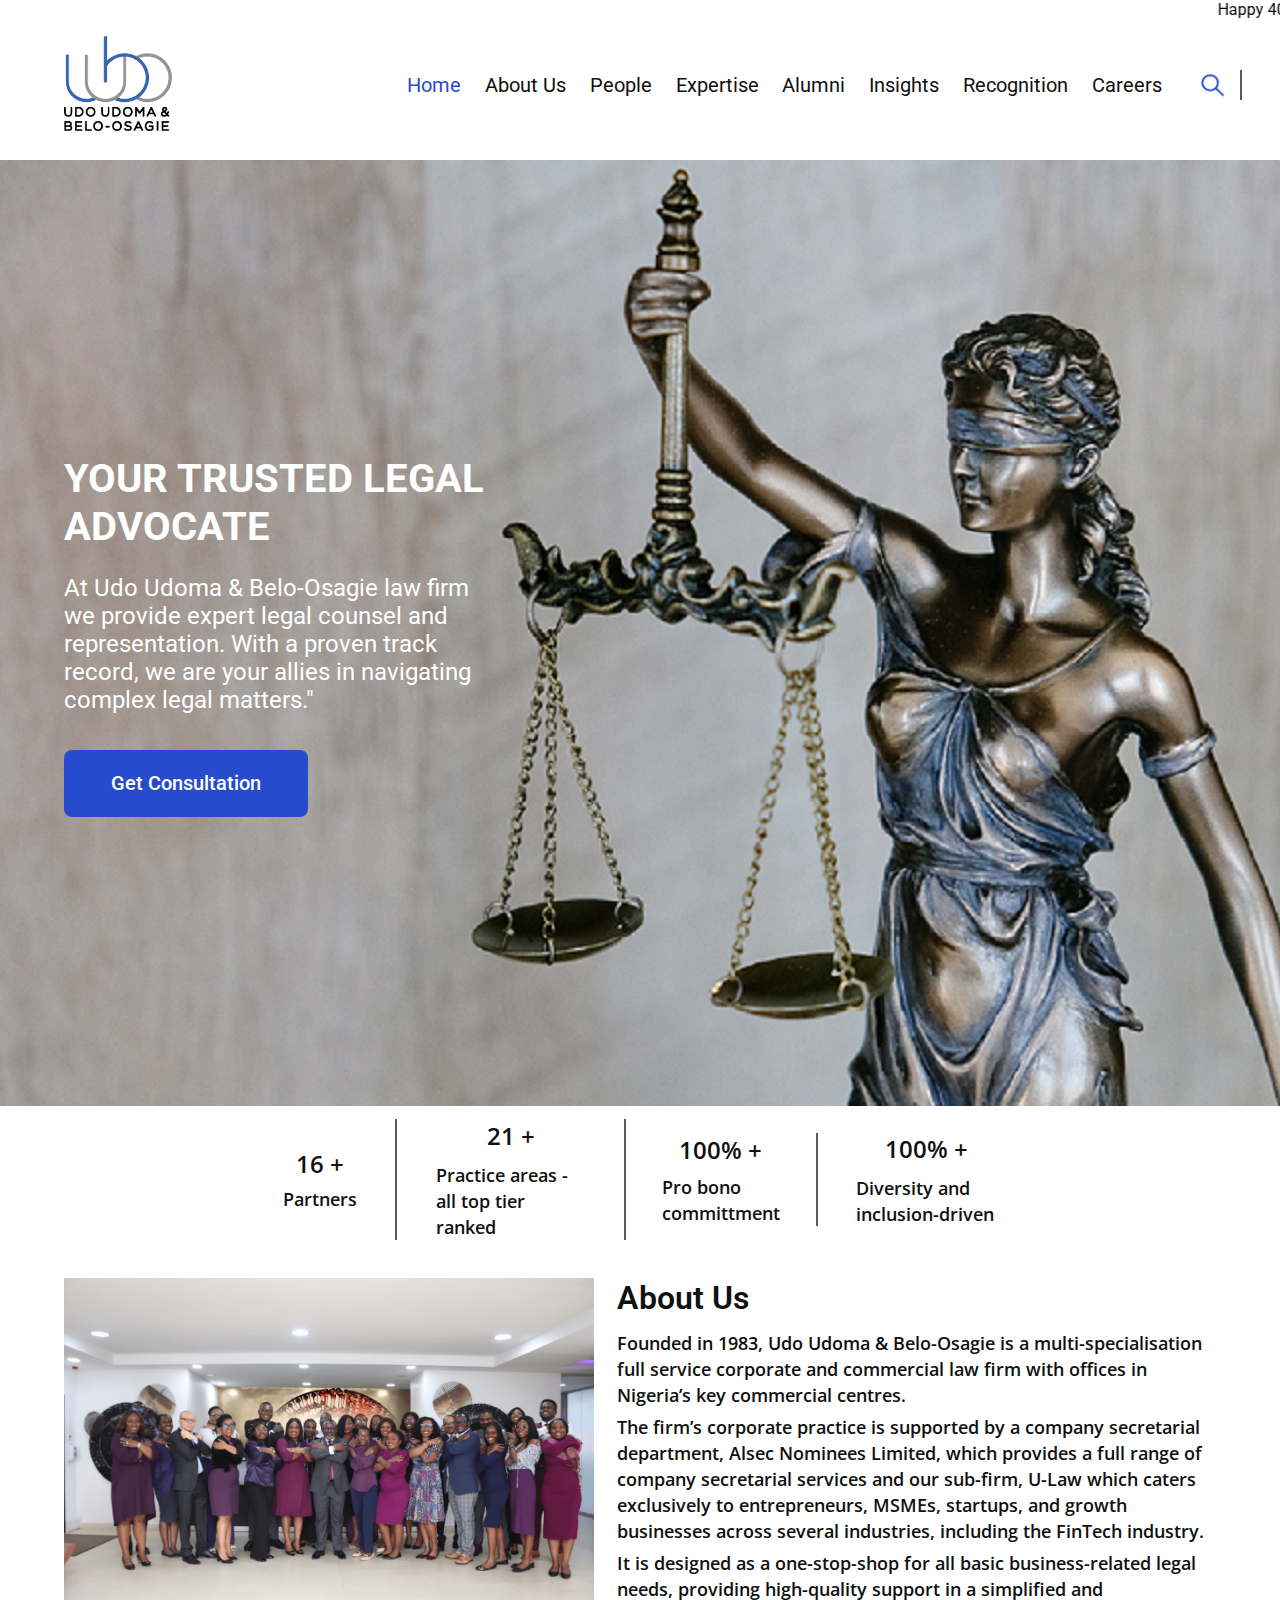
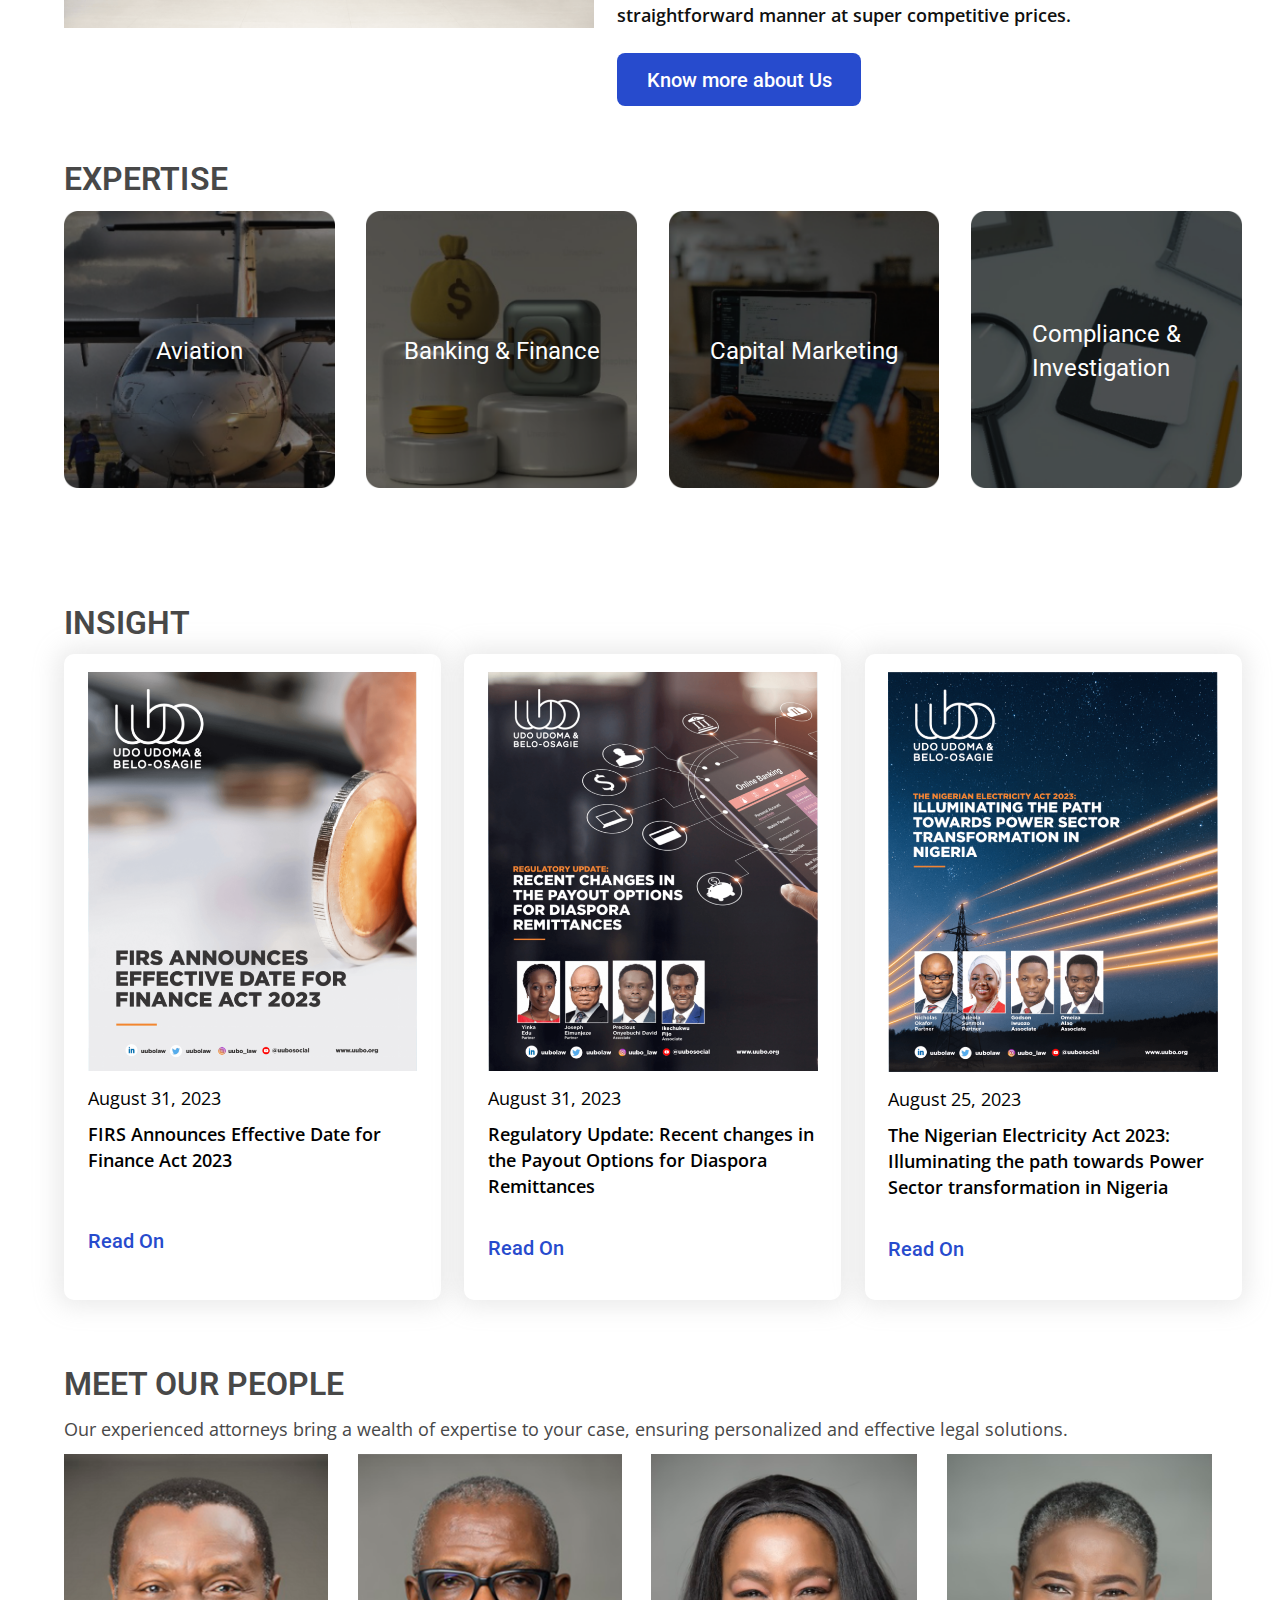
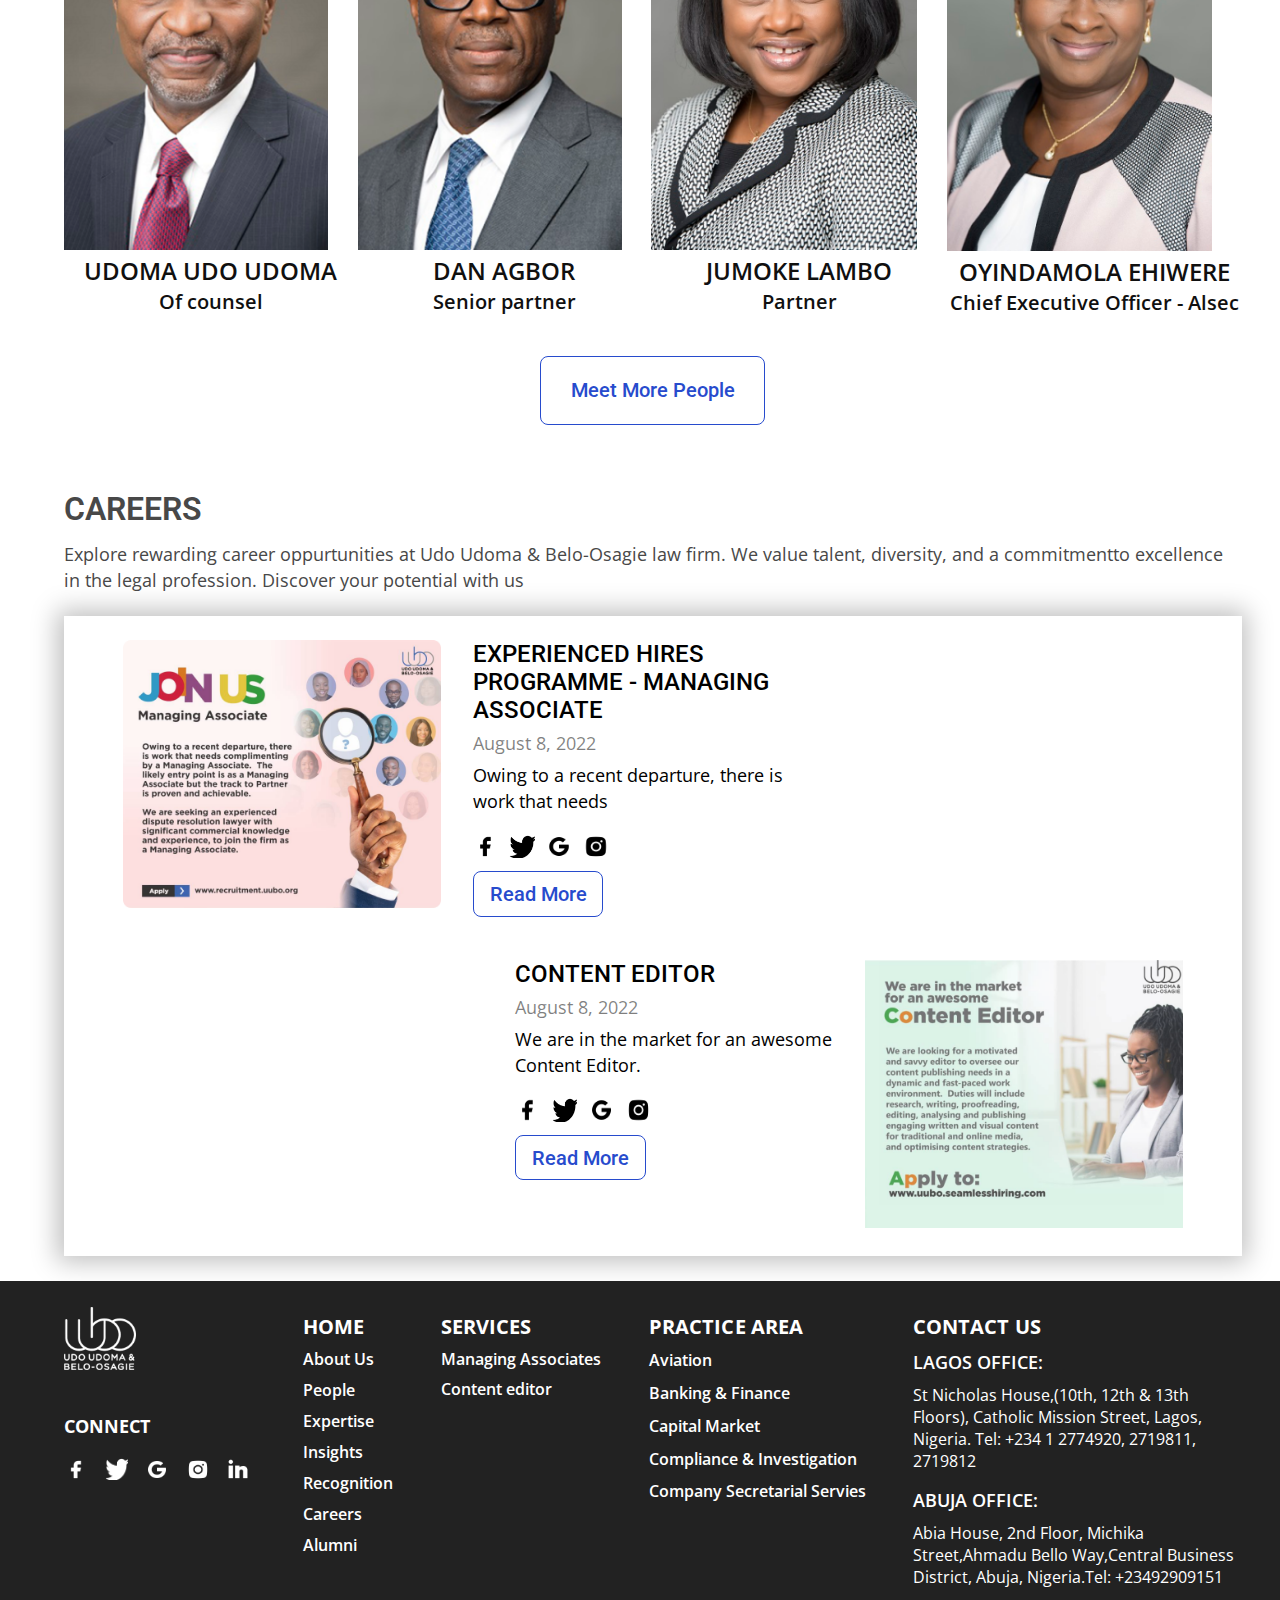
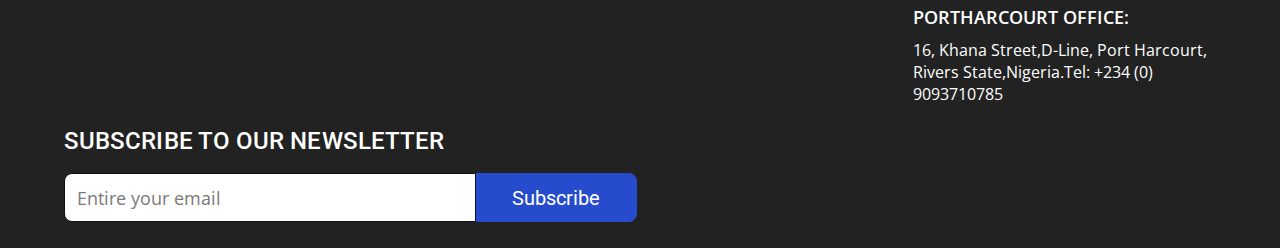
==== index.html @ c2c71fff "Completed the Recognition Page" ====
<!DOCTYPE html>
<html lang="en">
<head>
    <meta charset="UTF-8">
    <meta name="viewport" content="width=device-width, initial-scale=1.0">
    <title>Homepage - UUBO</title>

    <link rel="stylesheet" href="styles.css">
    <link rel="stylesheet" href="header-footer.css">
</head>
<body>
    <marquee behavior="" direction="">Happy 40th Anniversary UUBO.... celebrating a culture of excellence </marquee>
    <header>
        <div class="header-logo">
            <img src="./img/logo.png" alt="">
        </div>

        <nav>
            <a href="" class="active">Home</a>
            <a href="">About Us</a>
            <a href="people.html">People</a>
            <a href="expertise.html">Expertise</a>
            <a href="">Alumni</a>
            <a href="">Insights</a>
            <a href="recognition.html">Recognition</a>
            <a href="career.html">Careers</a>
        </nav>

        <div class="search-icon">
            <a href="">
                <img src="./img/Search.png" alt="search-icon">
            </a>
        </div>
    </header>

    <main>
        <section class="hero">
            <div class="hero-img">
                <!-- <img src="./img/hero-img.png" alt=""> -->
            </div>
            <div class="hero-txt">
                <h1>YOUR TRUSTED LEGAL ADVOCATE</h1>
                <p>
                    At Udo Udoma & Belo-Osagie law firm we provide expert legal counsel and representation. With a proven track record, we are your allies in navigating complex legal matters."
                </p>
                <div class="home-hero-link">
                    <a href="">Get Consultation</a>
                </div>
            </div>
        </section>

        <div class="stats-container">
            <div class="stats">
                <h5>16 +</h5>
                <p>Partners</p>
            </div>
            <div class="stats middle-stats-left">
                <h5>21 +</h5>
                <p>Practice areas - all top tier ranked</p>
            </div>
            <div class="stats middle-stats">
                <h5>100% +</h5>
                <p>Pro bono committment</p>
            </div>
            <div class="stats last-stats">
                <h5>100% +</h5>
                <p>Diversity and inclusion-driven</p>
            </div>
        </div>

        <section class="home-about-us-container">
            <div class="home-about-us-img">
                <img src="./img/photo.png" alt="home-about-us-img">
            </div>

            <div class="home-about-us-txt">
                <h4>About Us</h4>
                <p>
                    Founded in 1983, Udo Udoma & Belo-Osagie is a multi-specialisation full service corporate and commercial law firm with offices in Nigeria’s key commercial centres.
                </p>

                <p>
                    The firm’s corporate practice is supported by a company secretarial department, Alsec Nominees Limited, which provides a full range of company secretarial services and our sub-firm, U-Law which caters exclusively to entrepreneurs, MSMEs, startups, and growth businesses across several industries, including the FinTech industry.
                </p>

                <p class="home-about-last-p">
                    It is designed as a one-stop-shop for all basic business-related legal needs, providing high-quality support in a simplified and straightforward manner at super competitive prices.
                </p>
                <div class="home-about-link">
                    <a href="">Know more about Us</a>
                </div>
            </div>
        </section>

        <section class="home-expertise-container">
            <h3>EXPERTISE</h3>
            <div class="home-expertise">
                <div class="home-exp">
                    <div class="home-exp-img">
                        <img src="./img/aviation.png" alt="">
                    </div>
                <p class="test">Aviation</p>
                </div>

                <div class="home-exp">
                    <div class="home-exp-img">
                        <img src="./img/banking-finance.png" alt="">
                    </div>
                <p>Banking & Finance</p>
                </div>

                <div class="home-exp">
                    <div class="home-exp-img">
                        <img src="./img/capital-marketing.png" alt="">
                    </div>
                <p>Capital Marketing</p>
                </div>

                <div class="home-exp">
                    <div class="home-exp-img">
                        <img src="./img/compliance-investigation.png" alt="">
                    </div>
                <p>Compliance & <br>Investigation</p>
                </div>
            </div>

            <!-- <div class="home-exp-link">
                <a href="">Know more about Us</a>
            </div> -->
        </section>

        <section class="home-insight-container">
            <h3>INSIGHT</h3>
            <div class="home-insight-content">
                <div class="home-insight-info">
                    <div class="home-insight-info-img">
                        <img src="./img/insight-img-1.png" alt="">
                    </div>

                    <div class="home-insight-info-txt">
                        <h5>August 31, 2023</h5>
                        <p>
                            FIRS Announces Effective Date for Finance Act 2023
                        </p>
                        <br>
                        <div class="home-insight-link">
                            <a href="">Read On</a>
                        </div>
                    </div>
                </div>

                <div class="home-insight-info">
                    <div class="home-insight-info-img">
                        <img src="./img/insight-img-2.png" alt="">
                    </div>

                    <div class="home-insight-info-txt">
                        <h5>August 31, 2023</h5>
                        <p>
                            Regulatory Update: Recent changes in the Payout Options for Diaspora Remittances
                        </p>
                        <div class="home-insight-link">
                            <a href="">Read On</a>
                        </div>
                    </div>
                </div>
                
                <div class="home-insight-info">
                    <div class="home-insight-info-img">
                        <img src="./img/insight-img-3.png" alt="">
                    </div>
                    
                    <div class="home-insight-info-txt">
                        <h5>August 25, 2023</h5>
                        <p>
                            The Nigerian Electricity Act 2023: Illuminating the path towards Power Sector transformation in Nigeria
                        </p>
                        <div class="home-insight-link">
                            <a href="">Read On</a>
                        </div>
                    </div>
                </div>
            </div>
        </section>

        <section class="home-people">
            <h3>MEET OUR PEOPLE</h3>
            <p>Our experienced attorneys bring a wealth of expertise to your case, ensuring personalized and effective legal solutions.</p>
            <div class="home-people-container">
                <div class="home-people-info">
                    <div class="home-people-img">
                        <img src="./img/pics-1.png" alt="">
                    </div>

                    <h4>UDOMA UDO UDOMA</h4>
                    <p>Of counsel</p>
                </div>

                <div class="home-people-info">
                    <div class="home-people-img">
                        <img src="./img/pics-2.png" alt="">
                    </div>

                    <h4>DAN AGBOR</h4>
                    <p>Senior partner</p>
                </div>

                <div class="home-people-info">
                    <div class="home-people-img">
                        <img src="./img/pics-3.png" alt="">
                    </div>

                    <h4>JUMOKE LAMBO</h4>
                    <p>Partner</p>
                </div>

                <div class="home-people-info">
                    <div class="home-people-img">
                        <img src="./img/pics-4.png" alt="">
                    </div>

                    <h4>OYINDAMOLA EHIWERE</h4>
                    <p>Chief Executive Officer - Alsec</p>
                </div>
            </div>

            <div class="home-people-link">
                <a href="" class="home-btn">Meet More People</a>
            </div>
        </section>

        <section class="home-careers">
            <h3>CAREERS</h3>
            <p>
                Explore rewarding career oppurtunities at Udo Udoma & Belo-Osagie law firm. We value talent, diversity, and a commitmentto excellence in the legal profession. Discover your potential with us
            </p>

            <div class="home-careers-container">
                <div class="home-careers-top">
                    <div class="home-careers-img">
                        <img src="./img/career-1.png" alt="">
                    </div>

                    <div class="home-careers-txt">
                        <h2>
                            EXPERIENCED HIRES PROGRAMME - MANAGING ASSOCIATE
                        </h2>
                        <h4>August 8, 2022</h4>
                        <p>
                            Owing to a recent departure, there is work that needs
                        </p>
                        <div class="home-career-socials">
                            <img src="./img/Facebook.png" alt="">
                            <img src="./img/twitter.png" alt="">
                            <img src="./img/Google-alt.png" alt="">
                            <img src="./img/Instagram.png" alt="">
                        </div>

                        <div class="home-career-link">
                            <a href="" class="home-btn">Read More</a>
                        </div>
                    </div>
                </div>

                <div class="home-careers-bottom">
                    <div class="home-careers-txt">
                        <h2>CONTENT EDITOR</h2>
                        <h4>August 8, 2022</h4>
                        <p>
                            We are in the market for an awesome Content Editor.
                        </p>
                        <div class="home-career-socials">
                            <img src="./img/Facebook.png" alt="">
                            <img src="./img/twitter.png" alt="">
                            <img src="./img/Google-alt.png" alt="">
                            <img src="./img/Instagram.png" alt="">
                        </div>

                        <div class="home-career-link">
                            <a href="" class="home-btn">Read More</a>
                        </div>
                    </div>

                    <div class="home-careers-img">
                        <img src="./img/career-2.png" alt="">
                    </div>
                </div>
            </div>
        </section>
    </main>

    <footer>
        <div class="footer-main">
            <div class="footer-logo-social">
                <div class="footer-logo">
                    <img src="./img/logo-footer.png" alt="logo-footer">
                </div>

                <div class="footer-social-txt">
                    <p>CONNECT</p>
                    <div class="footer-social">
                        <img src="./img/Facebook-2.png" alt="footer-logo">
                        <img src="./img/twitter-2.png" alt="twitter-logo">
                        <img src="./img/Google-alt-2.png" alt="Google-alt-logo">
                        <img src="./img/Instagram-2.png" alt="Instagram-logo">
                        <img src="./img/Linkedin-2.png" alt="Linkedin-logo">
                    </div>
                </div>
            </div>

            <div class="footer-link-contact">
                <div class="footer-link-container">
                    <div class="link-container">
                        <h3>HOME</h3>
                        <div class="footer-link links-left">
                            <a href="">About Us</a>
                            <a href="">People</a>
                            <a href="expertise.html">Expertise</a>
                            <a href="">Insights</a>
                            <a href="">Recognition</a>
                            <a href="career.css">Careers</a>
                            <a href="">Alumni</a>
                        </div>
                    </div>
        
                    <div class="link-container">
                        <h3>SERVICES</h3>
                        <div class="footer-link links-middle">
                            <a href="">Managing Associates</a>
                            <a href="">Content editor</a>
                        </div>
                    </div>
        
                    <div class="link-container">
                        <h3>PRACTICE AREA</h3>
                        <div class="footer-link links-right">
                            <a href="">Aviation</a>
                            <a href="">Banking & Finance</a>
                            <a href="">Capital Market</a>
                            <a href="">Compliance & Investigation</a>
                            <a href="">Company Secretarial Servies</a>
                        </div>
                    </div>
                </div>
    
                <div class="footer-contact-container">
                    <h3>CONTACT US</h3>
                    <div class="contact-container">
                        <div class="contact-container-txt">
                            <h4>LAGOS OFFICE:</h4>
                            <p>
                                St Nicholas House,(10th, 12th & 13th Floors), Catholic Mission Street, Lagos, Nigeria.
                                Tel: +234 1 2774920, 2719811, 2719812
                            </p>
                        </div>
                        <div class="contact-container-txt">
                            <h4>ABUJA OFFICE:</h4>
                            <p>
                                Abia House, 2nd Floor, Michika Street,Ahmadu Bello Way,Central Business District, Abuja, Nigeria.Tel: +23492909151
                            </p>
                        </div>
                        <div class="contact-container-txt">
                            <h4>PORTHARCOURT OFFICE:</h4>
                            <p>
                                16, Khana Street,D-Line, Port Harcourt, Rivers State,Nigeria.Tel: +234 (0) 9093710785
                            </p>
                        </div>
                    </div>
                </div>
            </div>
        </div>

        <article>
            <h3>SUBSCRIBE TO OUR NEWSLETTER</h3>
            <div class="footer-article-subscribe">
                <input type="email" name="email" id="footer-email" value="Entire your email">
                <a href="">Subscribe</a>
            </div>
        </article>
    </footer>

    <script src="styles.js"></script>
</body>
</html>
---- styles.css ----
@import url('https://fonts.googleapis.com/css2?family=Roboto:wght@400;500;700;900&display=swap');

@import url('https://fonts.googleapis.com/css2?family=Open+Sans:wght@400;500;600;700;800&display=swap');

* {
    margin: 0;
    padding: 0;
    box-sizing: border-box;
}

body {
    font-family: 'Roboto', sans-serif;
    font-style: normal;
    max-width: 1920px;
}

img {
    width: 100%;
}

a {
    text-decoration: none;
}

.hero {
    position: relative;
    background: url(./img/hero-img-1.png);
    /* background-position: center center; */
    background-repeat: no-repeat;
    background-size: cover;
    height: 946px;
}

.hero-img {
    /* position: absolute;
    z-index: -1; */
    /* background: url(./img/hero-img.png), lightgray 50% / cover no-repeat, #0A0B16; */
}

.hero-txt {
    padding: 23% 3% 5% 5%;
}

.hero-txt h1 {
    font-size: 40px;
    font-weight: 700;
    line-height: 48px; /* 116.667% */
    color: #FFF;
    width: 50%;
}

.hero-txt p {
    font-size: 24px;
    font-weight: 400;
    line-height: 28px; /* 116.667% */
    color: #FFF;
    width: 35%;
    margin: 2% 0;
}

.hero-txt a { 
    font-size: 20px;
    font-weight: 500;
    line-height: 32px; /* 160% */
    color: #FFF;
    border-radius: 8px;
    background: #274BCD;
    padding: 1.5% 4%;
    margin-top: 1%;
    display: inline-block;
}

/* .home-btn {
    border-radius: 8px;
    border: 1px solid var(--blue-600, #274BCD);
    background: #FFF;
} */

.hero-txt a:hover {
    color: #274BCD;
    background-color: #FFF;
    box-shadow: -1px 0px 24px 6px rgba(39, 75, 205, 0.25);
}

.stats-container {
    display: flex;
    align-items: center;
    justify-content: center;
    /* gap: 1%; */
}

.stats {
    /* width: 18%; */
    display: flex;
    flex-direction: column;
    align-items: center;
    margin-top: 1%;
    /* text-align: center; */
    padding: 0 3%;
}

.middle-stats-left {
    border-left: 2px solid rgba(89, 89, 89, 1);
    border-right: 2px solid rgba(89, 89, 89, 1);
    width: 18%;
}

.middle-stats {
    border-right: 2px solid rgba(89, 89, 89, 1);
    width: 15%;
}

.last-stats {
    width: 17%;
}

.stats h5 {
    font-family: 'Open Sans', sans-serif;
    font-size: 24px;
    font-weight: 600;
    line-height: 34px; /* 141.667% */
    color: var(--neutral-color-800, #101010);
    margin-bottom: 6%;
}

.stats p {
    font-family: 'Open Sans', sans-serif;
    font-size: 18px;
    font-weight: 600;
    line-height: 26px; /* 144.444% */
    color: var(--neutral-color-800, #101010);
}

.home-about-us-container {
    padding: 3% 3% 2% 5%;
    display: flex;
    gap: 2%;
}

.home-about-us-img {
    width: 45%;
}

.home-about-us-txt {
    width: 50%;
}

.home-about-us-txt h4 {
    font-size: 32px;
    font-weight: 600;
    line-height: 40px; /* 125% */
    letter-spacing: 0.08px;
    color: var(--neutral-color-800, #101010);
    margin-bottom: 2%;
}

.home-about-us-txt p {
    font-family: 'Open Sans', sans-serif;
    font-size: 18px;
    font-weight: 600;
    line-height: 26px; /* 144.444% */
    color: var(--neutral-color-800, #101010);
    margin-bottom: 1%;
}

.home-about-last-p {
    margin-bottom: 6% !important;
}

.home-about-us-txt a {
    font-size: 20px;
    font-weight: 500;
    line-height: 32px; /* 160% */
    color: #FFF;
    border-radius: 8px;
    background: #274BCD;
    padding: 2.5% 5%;
}

.home-about-us-txt a:hover {
    color: #274BCD;
    background-color: #FFF;
    box-shadow: -1px 0px 24px 6px rgba(39, 75, 205, 0.25);
}

.home-expertise-container {
    padding: 3% 3% 2% 5%;
}

h3 {
    font-size: 32px;
    font-weight: 600;
    line-height: 40px; /* 125% */
    letter-spacing: 0.08px;
    color: var(--neutral-color-500, #484848);
    margin-bottom: 1%;
}

.home-expertise {
    display: flex;
    align-items: center;
    justify-content: space-between;
    margin-bottom: 4%;
}

.home-exp {
    width: 23%;
    position: relative;
    display: flex;
    justify-content: center;
    align-items: center;
}

/* .exp-img:hover {
    filter: grayscale(50%);
} */

.home-exp p {
    font-size: 24px;
    font-weight: 400;
    line-height: 34px; /* 141.667% */
    color: var(--primarycolor-100, #FDFDFD);
    /* margin-top: 50%; */

    position: absolute;
    /* z-index: -1; */
}

.home-expertise-container a {
    font-size: 20px;
    font-weight: 500;
    line-height: 32px; /* 160% */
    color: #FFF;
    border-radius: 8px;
    background: #274BCD;
    padding: 1.5% 2.5%;
}

.home-exp-link {
    display: flex;
    justify-content: center;
}

.home-insight-container {
    padding: 3% 3% 2% 5%;
}

.home-insight-content {
    display: flex;
    justify-content: space-between;
}

.home-insight-info {
    width: 32%;
    border-radius: 10px;
    background: #FFF;
    box-shadow: -1px 0px 24px 6px rgba(171, 171, 172, 0.25);
    padding: 1.5% 2% 3% 2%;
    /* display: flex;
    flex-direction: column; */
    /* justify-content: space-between; */
    /* gap: 3%; */
}

.home-insight-info-txt h5 {
    color: #000;
    font-family: Open Sans;
    font-size: 18px;
    font-weight: 400;
    line-height: 26px; /* 144.444% */
    margin: 3% 0;
}

.home-insight-info-txt p {
    color: #000;
    font-family: Open Sans;
    font-size: 18px;
    font-weight: 600;
    line-height: 26px; /* 144.444% */
    margin-bottom: 10%;
}

.home-insight-info-txt a {
    font-size: 20px;
    font-weight: 500;
    line-height: 32px; /* 160% */
    border-radius: 8px;
    color: #274BCD;
    /* padding: 4% 7%; */
    transition: 0.2s ease;
}

.home-insight-info-txt a:hover {
    border-top: 1px solid #274BCD;
    border-bottom: 1px solid #274BCD;
    padding-top: 1%;
    padding-bottom: 1%;
}

.home-people {
    padding: 3% 3% 2% 5%;
    /* display: none; */
}

.home-people h3 {
    /* margin-bottom: 0.5%; */
}

.home-people p {
    color: var(--neutral-color-500, #484848);
    font-family: Open Sans;
    font-size: 18px;
    font-weight: 400;
    line-height: 26px; /* 144.444% */
    margin-bottom: 1%;
}

.home-people-container {
    display: flex;
    justify-content: space-between;
    margin-bottom: 3%;
}

.home-people-img {
    width: 90%;
}

.home-people-info h4 {
    color: var(--neutral-color-800, #101010);
    font-family: Open Sans;
    font-size: 24px;
    font-weight: 600;
    line-height: 34px; /* 141.667% */
    text-align: center;
}

.home-people-info p {
    color: var(--neutral-color-800, #101010);
    font-family: Open Sans;
    font-size: 20px;
    font-weight: 600;
    line-height: 28px; /* 140% */
    text-align: center;
}

.home-people a {
    font-size: 20px;
    font-weight: 500;
    line-height: 32px; /* 160% */
    color: #274BCD;
    border: 1px solid #274BCD;
    border-radius: 8px;
    padding: 1.5% 2.5%;
    transition: 0.3s ease;
}

.home-people a:hover {
    background-color: #274BCD;
    color: #FFF;
}

.home-people-link {
    display: flex;
    justify-content: center;
}

.home-careers {
    padding: 3% 3% 2% 5%;
}

.home-careers p {
    color: var(--neutral-color-500, #484848);
    font-family: Open Sans;
    font-size: 18px;
    font-weight: 400;
    line-height: 26px; /* 144.444% */
    margin-bottom: 2%;
}

.home-careers-container {
    background: #FFF;
    box-shadow: -1px 0px 24px 6px rgba(0, 0, 0, 0.25);
}

.home-careers-top {
    display: flex;
    justify-content: flex-start;
    gap: 3%;
    padding: 2% 5%;
}
.home-careers-bottom {
    display: flex;
    justify-content: flex-end;
    gap: 3%;
    padding: 2% 5%;
}

.home-careers-img, .home-careers-txt {
    width: 30%;
}

.home-careers-txt h2 {
    color: #000;
    font-size: 24px;
    font-weight: 500;
    line-height: 28px; /* 116.667% */
}

.home-careers-txt h4 {
    color: rgba(0, 0, 0, 0.50);
    font-family: Open Sans;
    font-size: 18px;
    font-weight: 400;
    line-height: 26px; /* 144.444% */
    margin: 2% 0;
}

.home-careers-txt p {
    color: #000;
    font-family: Open Sans;
    font-size: 18px;
    font-weight: 400;
    line-height: 26px; /* 144.444% */
    }

.home-career-socials {
    width: 8%;
    display: flex;
    align-items: center;
    gap: 45%;
    margin: 6% 0;
}

.home-careers-txt a {
    font-size: 20px;
    font-weight: 500;
    line-height: 32px; /* 160% */
    color: #274BCD;
    border: 1px solid #274BCD;
    border-radius: 8px;
    padding: 3% 5%;
    transition: ease 0.3s;
}

.home-careers-txt a:hover {
    background-color: #274BCD;
    color: #FFF;
}
---- header-footer.css ----
/* Header and Footer Styles + Responsiveness */
header {
    display: flex;
    align-items: center;
    padding: 1% 3% 2% 5%;
}

.header-logo {
    width: 10%;
}

nav {
    display: flex;
    align-items: center;
    justify-content: space-between;
    width: 70%;
    margin: 0 3% 0 20%;
}

nav a {
    font-size: 20px;
    font-weight: 400;
    line-height: 24px; /* 120% */
    letter-spacing: 0.03px;
    color: rgba(16, 16, 16, 1);
    transition: 0.3s ease;
}

nav a:hover {
    color: rgba(89, 89, 89, 1);
}

.active {
    color: #274BCD;
}

.active:hover {
    color: rgba(16, 16, 16, 1);
}

.search-icon {
    width: 4%;
    border-right: 2px solid rgba(89, 89, 89, 1);
    padding: 0% 1% 0% 0;
}
.search-icon img {
    vertical-align: middle;
}

footer {
    padding: 2% 3% 2% 5%;
    background: var(--neutral-color-700, #222);
}

.footer-main {
    display: flex;
    justify-content: space-between;
}

.footer-logo-social {
    width: 30%;
}

.footer-logo {
    width: 30%;
    margin-bottom: 17%;
}

.footer-social-txt p {
    color: #FFF;
    font-family: Open Sans;
    font-size: 18px;
    font-weight: 700;
    /* line-height: 26px; 144.444% */
}

.footer-social {
    width: 10%;
    display: flex;
    align-items: center;
    gap: 70%;
    margin-top: 8%;
}

.footer-link-contact {
    display: flex;
    justify-content: space-between;
    align-items: flex-start;
}

.footer-link-container {
    display: flex;
    justify-content: space-between;
    align-items: flex-start;
    width: 60%;
}

.link-container h3 {
    color: #FFF;
    font-family: Open Sans;
    font-size: 20px;
    font-weight: 700;
    /* line-height: 28px; 140% */
}

.footer-link {
    display: flex;
    flex-direction: column;
    row-gap: 50%;
    justify-content: center;
    
}

.footer-link a {
    color: #FFF;
    font-family: Open Sans;
    font-size: 16px;font-weight: 600;
    /* line-height: 22px; 137.5% */
    /* margin-top: 15%; */
}

.links-left a {
    margin-bottom: 10%;
}

.links-middle a {
    margin-bottom: 5%;
}

.links-right a {
    margin-bottom: 5%;
}

.footer-contact-container {
    width: 35%;
}

.footer-contact-container h3 {
    color: #FFF;
    font-family: Open Sans;
    font-size: 20px;
    font-weight: 700;
    /* line-height: 28px; 140% */
}

.contact-container-txt {
    margin-bottom: 5%;
}

.contact-container-txt h4 {
    color: #FFF;
    font-family: Open Sans;
    font-size: 18px;
    font-weight: 600;
    /* line-height: 26px; 144.444% */
    margin-bottom: 3%;
}

.contact-container-txt p {
    color: #FFF;
    font-family: Open Sans;
    font-size: 16px;
    font-weight: 400;
    line-height: 22px; /* 137.5% */
}

article h3 {
    color: #FFF;
    font-size: 24px;
    font-weight: 500;
    /* line-height: 28px; 116.667% */
}


.footer-article-subscribe {
    display: flex;
    justify-content: flex-start;
}

input {
    color: var(--neutral-color-200, #7B7A7A);
    font-family: Open Sans;
    font-size: 18px;
    font-weight: 400;
    /* line-height: 26px; 144.444% */
    width: 35%;
    padding: 1%;
    border-radius: 8px 0px 0px 8px;
    border: 1px solid var(--neutral-color-800, #101010);
    background-color: #FFF;
    outline: 0;
}

article a {
    color: #FFF;
    font-size: 20px;
    font-weight: 400;
    /* line-height: 32px; 160% */
    border-radius: 0px 8px 8px 0px;
    background: var(--blue-600, #274BCD);
    padding: 1% 3%;
    transition: ease 0.3s;
    border: 1px solid var(--blue-600, #274BCD);
}

article a:hover {
    color: #274BCD;
    border: 1px solid var(--blue-600, #274BCD);
    background: var(--blue-600, #FFF);
}
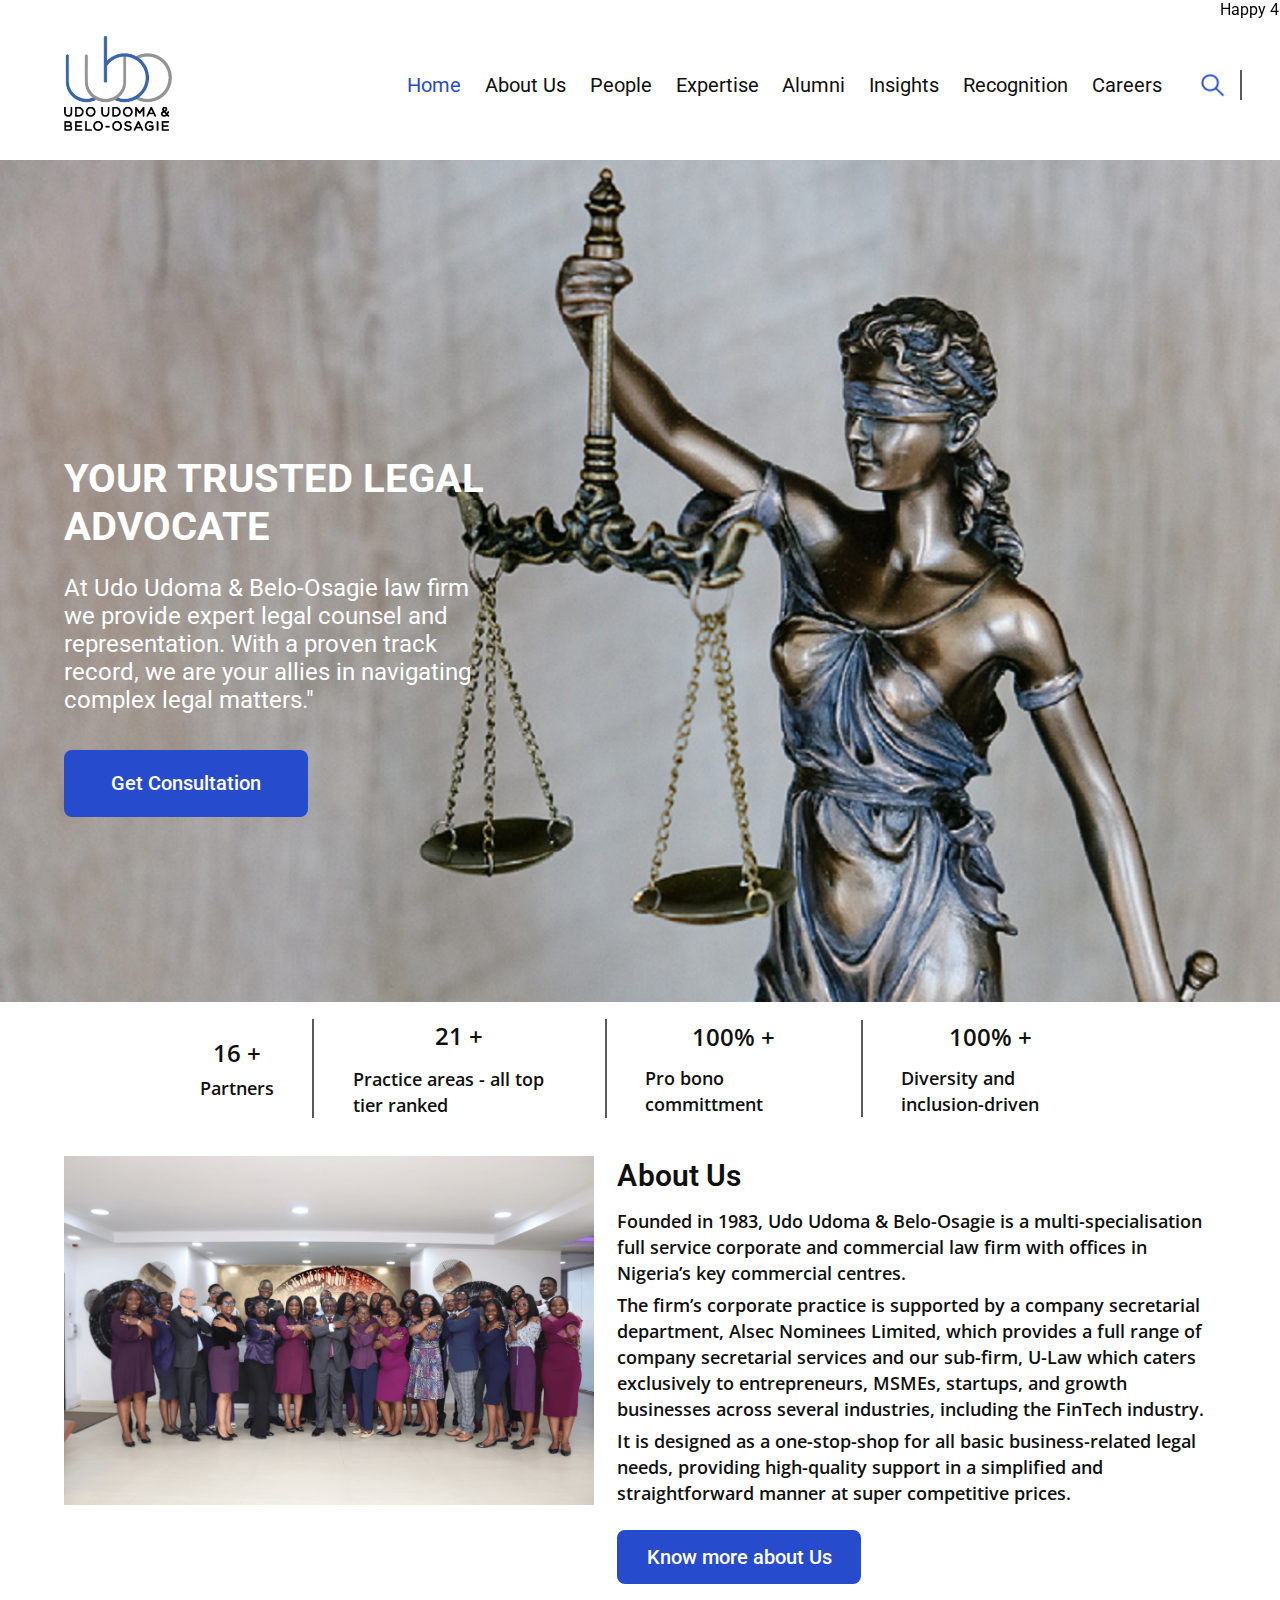
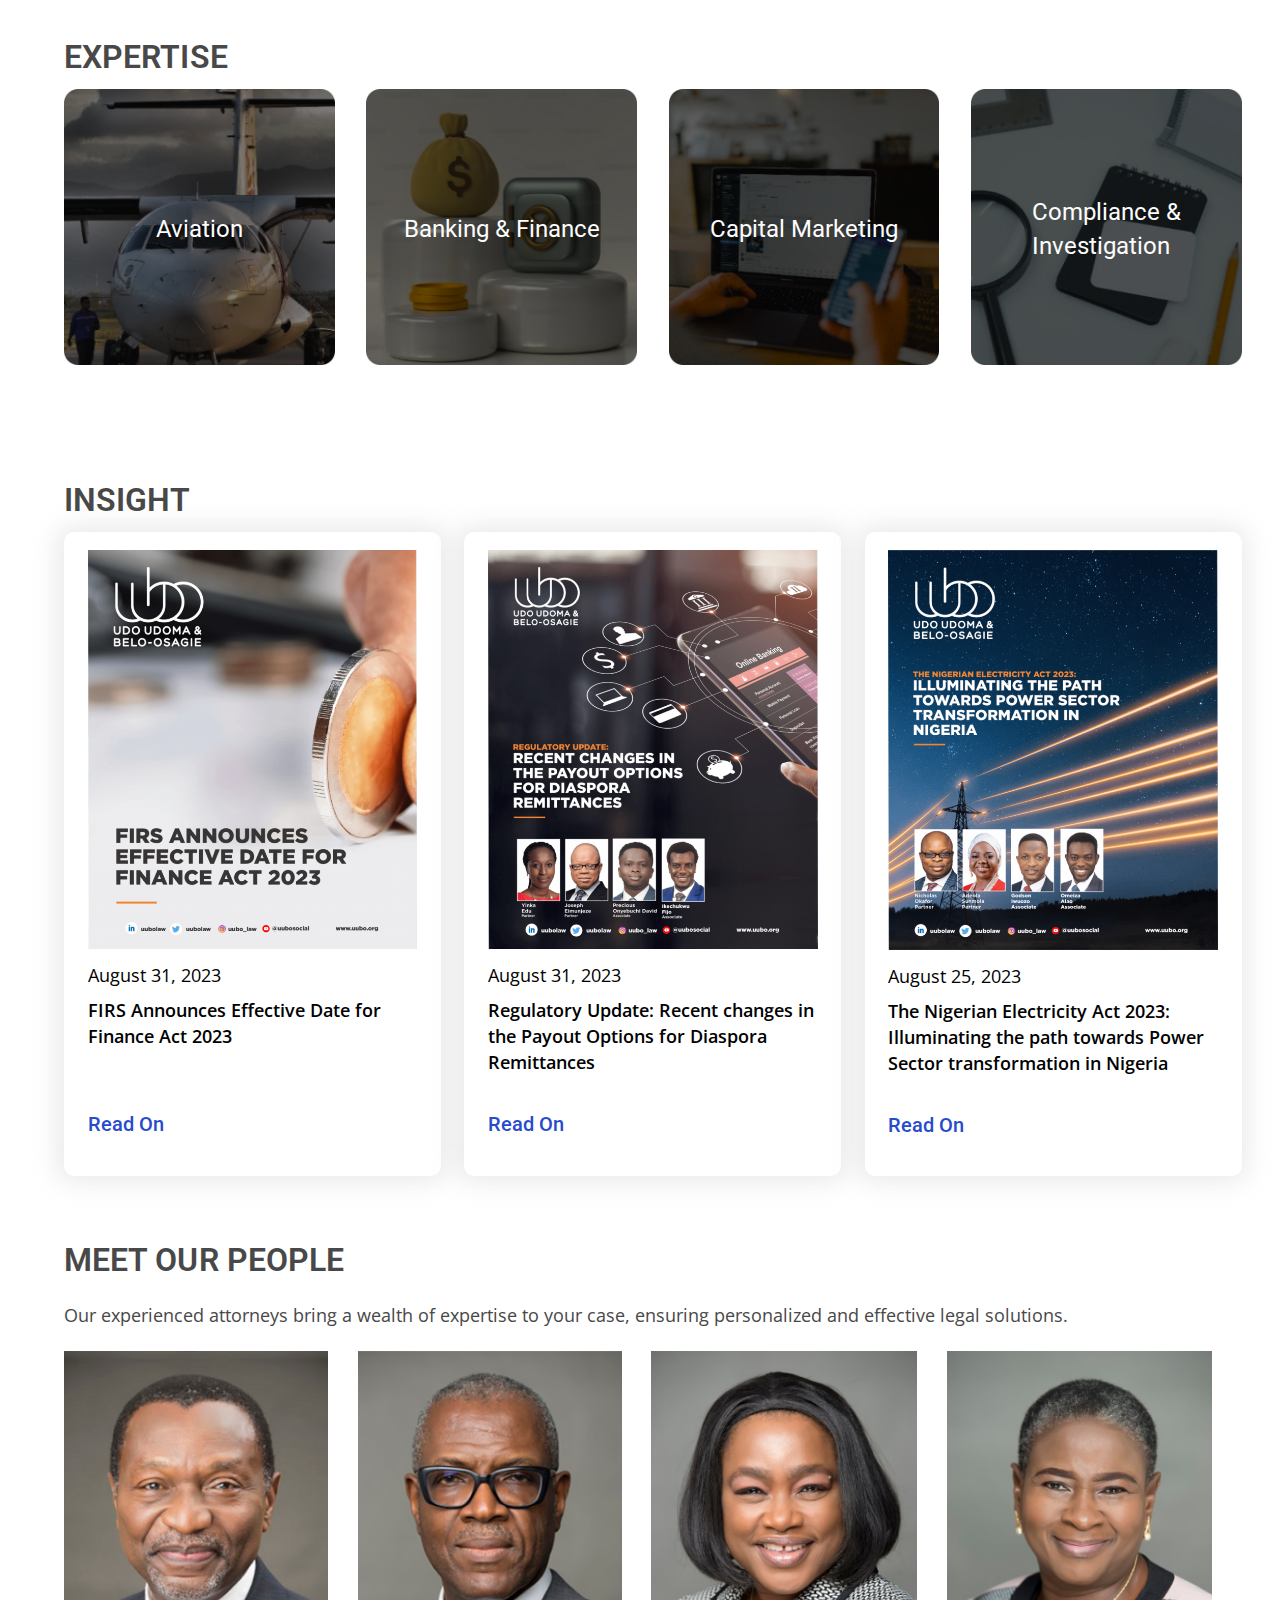
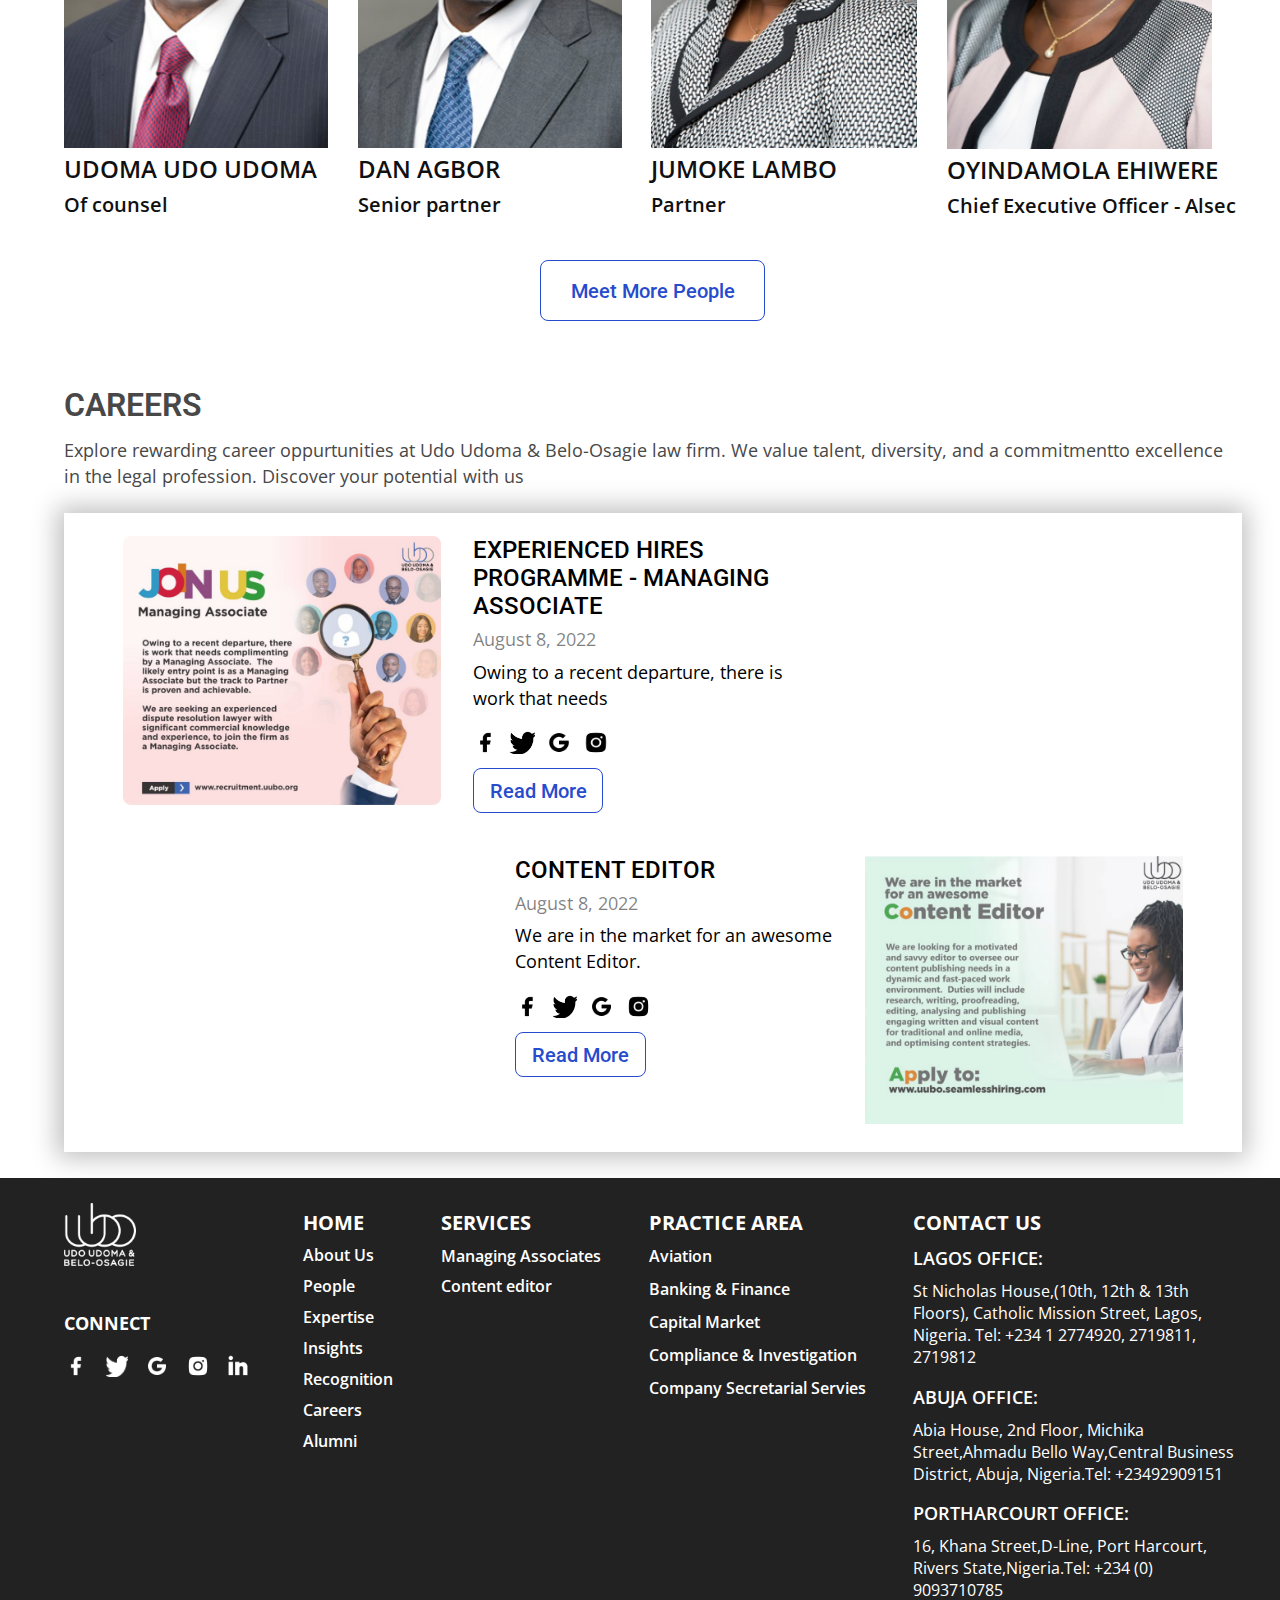
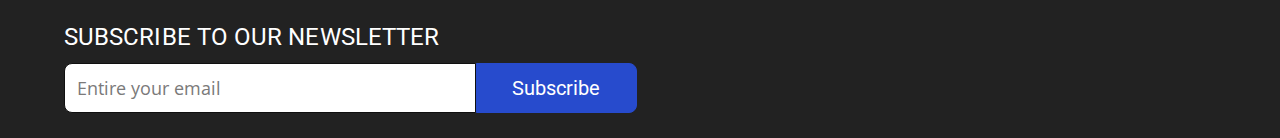
==== commit a1a3175a: "Added a responsive screen for bigger tablet device" ====
--- a/index.html
+++ b/index.html
@@ -36,7 +36,7 @@
     <main>
         <section class="hero">
             <div class="hero-img">
-                <!-- <img src="./img/hero-img.png" alt=""> -->
+                <img src="./img/hero-img-1.png" alt="">
             </div>
             <div class="hero-txt">
                 <h1>YOUR TRUSTED LEGAL ADVOCATE</h1>
@@ -142,8 +142,8 @@
                         <p>
                             FIRS Announces Effective Date for Finance Act 2023
                         </p>
-                        <br>
-                        <div class="home-insight-link">
+                        <!-- <br> -->
+                        <div class="home-insight-link link">
                             <a href="">Read On</a>
                         </div>
                     </div>
--- a/styles.css
+++ b/styles.css
@@ -24,20 +24,12 @@
 
 .hero {
     position: relative;
-    background: url(./img/hero-img-1.png);
-    /* background-position: center center; */
-    background-repeat: no-repeat;
-    background-size: cover;
-    height: 946px;
-}
-
-.hero-img {
-    /* position: absolute;
-    z-index: -1; */
-    /* background: url(./img/hero-img.png), lightgray 50% / cover no-repeat, #0A0B16; */
 }
 
 .hero-txt {
+    position: absolute;
+    top: 0%;
+    bottom: 0;
     padding: 23% 3% 5% 5%;
 }
 
@@ -102,16 +94,16 @@
 .middle-stats-left {
     border-left: 2px solid rgba(89, 89, 89, 1);
     border-right: 2px solid rgba(89, 89, 89, 1);
-    width: 18%;
+    width: 23%;
 }
 
 .middle-stats {
     border-right: 2px solid rgba(89, 89, 89, 1);
-    width: 15%;
+    width: 20%;
 }
 
 .last-stats {
-    width: 17%;
+    width: 20%;
 }
 
 .stats h5 {
@@ -146,7 +138,7 @@
 }
 
 .home-about-us-txt h4 {
-    font-size: 32px;
+    font-size: 30px;
     font-weight: 600;
     line-height: 40px; /* 125% */
     letter-spacing: 0.08px;
@@ -264,20 +256,23 @@
 
 .home-insight-info-txt h5 {
     color: #000;
-    font-family: Open Sans;
-    font-size: 18px;
-    font-weight: 400;
-    line-height: 26px; /* 144.444% */
+    font-family: 'Open Sans', sans-serif;
+    font-size: 18px;
+    font-weight: 400;
     margin: 3% 0;
 }
 
 .home-insight-info-txt p {
     color: #000;
-    font-family: Open Sans;
+    font-family: 'Open Sans', sans-serif;
     font-size: 18px;
     font-weight: 600;
     line-height: 26px; /* 144.444% */
     margin-bottom: 10%;
+}
+
+.link {
+    margin-top: 18%;
 }
 
 .home-insight-info-txt a {
@@ -308,11 +303,10 @@
 
 .home-people p {
     color: var(--neutral-color-500, #484848);
-    font-family: Open Sans;
-    font-size: 18px;
-    font-weight: 400;
-    line-height: 26px; /* 144.444% */
-    margin-bottom: 1%;
+    font-family: 'Open Sans', sans-serif;
+    font-size: 18px;
+    font-weight: 400;
+    margin: 2% 0;
 }
 
 .home-people-container {
@@ -327,117 +321,112 @@
 
 .home-people-info h4 {
     color: var(--neutral-color-800, #101010);
-    font-family: Open Sans;
+    font-family: 'Open Sans', sans-serif;
     font-size: 24px;
     font-weight: 600;
-    line-height: 34px; /* 141.667% */
-    text-align: center;
 }
 
 .home-people-info p {
     color: var(--neutral-color-800, #101010);
-    font-family: Open Sans;
-    font-size: 20px;
-    font-weight: 600;
-    line-height: 28px; /* 140% */
-    text-align: center;
+    font-family: 'Open Sans', sans-serif;
+    font-size: 20px;
+    font-weight: 600;
 }
 
 .home-people a {
+    font-size: 20px;
+    font-weight: 500;
+    color: #274BCD;
+    border: 1px solid #274BCD;
+    border-radius: 8px;
+    padding: 1.5% 2.5%;
+    transition: 0.3s ease;
+}
+
+.home-people a:hover {
+    background-color: #274BCD;
+    color: #FFF;
+}
+
+.home-people-link {
+    display: flex;
+    justify-content: center;
+}
+
+.home-careers {
+    padding: 3% 3% 2% 5%;
+}
+
+.home-careers p {
+    color: var(--neutral-color-500, #484848);
+    font-family: 'Open Sans', sans-serif;
+    font-size: 18px;
+    font-weight: 400;
+    line-height: 26px; /* 144.444% */
+    margin-bottom: 2%;
+}
+
+.home-careers-container {
+    background: #FFF;
+    box-shadow: -1px 0px 24px 6px rgba(0, 0, 0, 0.25);
+}
+
+.home-careers-top {
+    display: flex;
+    justify-content: flex-start;
+    gap: 3%;
+    padding: 2% 5%;
+}
+.home-careers-bottom {
+    display: flex;
+    justify-content: flex-end;
+    gap: 3%;
+    padding: 2% 5%;
+}
+
+.home-careers-img, .home-careers-txt {
+    width: 30%;
+}
+
+.home-careers-txt h2 {
+    color: #000;
+    font-size: 24px;
+    font-weight: 500;
+    line-height: 28px; /* 116.667% */
+}
+
+.home-careers-txt h4 {
+    color: rgba(0, 0, 0, 0.50);
+    font-family: 'Open Sans', sans-serif;
+    font-size: 18px;
+    font-weight: 400;
+    line-height: 26px; /* 144.444% */
+    margin: 2% 0;
+}
+
+.home-careers-txt p {
+    color: #000;
+    font-family: 'Open Sans', sans-serif;
+    font-size: 18px;
+    font-weight: 400;
+    line-height: 26px; /* 144.444% */
+    }
+
+.home-career-socials {
+    width: 8%;
+    display: flex;
+    align-items: center;
+    gap: 45%;
+    margin: 6% 0;
+}
+
+.home-careers-txt a {
     font-size: 20px;
     font-weight: 500;
     line-height: 32px; /* 160% */
     color: #274BCD;
     border: 1px solid #274BCD;
     border-radius: 8px;
-    padding: 1.5% 2.5%;
-    transition: 0.3s ease;
-}
-
-.home-people a:hover {
-    background-color: #274BCD;
-    color: #FFF;
-}
-
-.home-people-link {
-    display: flex;
-    justify-content: center;
-}
-
-.home-careers {
-    padding: 3% 3% 2% 5%;
-}
-
-.home-careers p {
-    color: var(--neutral-color-500, #484848);
-    font-family: Open Sans;
-    font-size: 18px;
-    font-weight: 400;
-    line-height: 26px; /* 144.444% */
-    margin-bottom: 2%;
-}
-
-.home-careers-container {
-    background: #FFF;
-    box-shadow: -1px 0px 24px 6px rgba(0, 0, 0, 0.25);
-}
-
-.home-careers-top {
-    display: flex;
-    justify-content: flex-start;
-    gap: 3%;
-    padding: 2% 5%;
-}
-.home-careers-bottom {
-    display: flex;
-    justify-content: flex-end;
-    gap: 3%;
-    padding: 2% 5%;
-}
-
-.home-careers-img, .home-careers-txt {
-    width: 30%;
-}
-
-.home-careers-txt h2 {
-    color: #000;
-    font-size: 24px;
-    font-weight: 500;
-    line-height: 28px; /* 116.667% */
-}
-
-.home-careers-txt h4 {
-    color: rgba(0, 0, 0, 0.50);
-    font-family: Open Sans;
-    font-size: 18px;
-    font-weight: 400;
-    line-height: 26px; /* 144.444% */
-    margin: 2% 0;
-}
-
-.home-careers-txt p {
-    color: #000;
-    font-family: Open Sans;
-    font-size: 18px;
-    font-weight: 400;
-    line-height: 26px; /* 144.444% */
-    }
-
-.home-career-socials {
-    width: 8%;
-    display: flex;
-    align-items: center;
-    gap: 45%;
-    margin: 6% 0;
-}
-
-.home-careers-txt a {
-    font-size: 20px;
-    font-weight: 500;
-    line-height: 32px; /* 160% */
-    color: #274BCD;
-    border: 1px solid #274BCD;
-    border-radius: 8px;
     padding: 3% 5%;
     transition: ease 0.3s;
 }
@@ -446,3 +435,129 @@
     background-color: #274BCD;
     color: #FFF;
 }
+
+
+/* Responsive Screens */
+/* Tablet */
+@media screen and (min-width: 900px) and (max-width: 1150px) {
+    .hero-txt h1 {
+        font-size: 36px;
+    }
+
+    .hero-txt p {
+        font-size: 22px;
+        width: 45%;
+    }
+
+    .stats h5 {
+        font-family: 'Open Sans', sans-serif;
+        font-size: 22px;
+        font-weight: 600;
+        line-height: 34px; /* 141.667% */
+        color: var(--neutral-color-800, #101010);
+        margin-bottom: 6%;
+    }
+    
+    .stats p {
+        font-family: 'Open Sans', sans-serif;
+        font-size: 16px;
+    }
+
+    .middle-stats-left {
+        width: 25%;
+    }
+    
+    .middle-stats {
+        width: 20%;
+    }
+    
+    .last-stats {
+        width: 20%;
+    }
+    
+    .home-about-us-txt h4 {
+        font-size: 28px;
+    }
+    
+    .home-about-us-txt p {
+        font-size: 16px;
+    }
+    
+    .home-about-last-p {
+        margin-bottom: 6% !important;
+    }
+    
+    .home-about-us-txt a {
+        font-size: 16px;
+        font-weight: 500;
+        line-height: 32px; /* 160% */
+        color: #FFF;
+        border-radius: 8px;
+        background: #274BCD;
+        padding: 2.5% 5%;
+    }
+
+    h3 {
+        font-size: 30px;
+    }
+
+    .home-exp p {
+        font-size: 20px;
+    }
+    
+    .home-expertise-container a {
+        font-size: 16px;
+    }
+
+    .home-insight-info {
+        width: 32%;
+    }
+  
+    .home-insight-info-txt h5 {
+        font-size: 16px;
+    }
+    
+    .home-insight-info-txt p {
+        font-size: 14px;
+    }
+    
+    .home-insight-info-txt a {
+        font-size: 18px;
+    }
+
+    .home-people p {
+        font-size: 16px;
+    }
+    
+    .home-people-info h4 {
+        font-size: 17px;
+    }
+    
+    .home-people-info p {
+        font-size: 14px;
+    }
+    
+    .home-people a {
+        font-size: 14px;
+    }
+
+    .home-careers p {
+        font-size: 16px;
+    }
+    
+    .home-careers-txt h2 {
+        font-size: 21px;
+    }
+    
+    .home-careers-txt h4 {
+        font-size: 17px;
+    }
+    
+    .home-careers-txt p {
+        font-size: 16px;
+    }
+    
+    .home-careers-txt a {
+        font-size: 18px;
+    }
+}--- a/header-footer.css
+++ b/header-footer.css
@@ -27,7 +27,7 @@
 }
 
 nav a:hover {
-    color: rgba(89, 89, 89, 1);
+    color: #274BCD;
 }
 
 .active {
@@ -43,6 +43,7 @@
     border-right: 2px solid rgba(89, 89, 89, 1);
     padding: 0% 1% 0% 0;
 }
+
 .search-icon img {
     vertical-align: middle;
 }
@@ -68,7 +69,7 @@
 
 .footer-social-txt p {
     color: #FFF;
-    font-family: Open Sans;
+    font-family: 'Open Sans', sans-serif;
     font-size: 18px;
     font-weight: 700;
     /* line-height: 26px; 144.444% */
@@ -97,7 +98,7 @@
 
 .link-container h3 {
     color: #FFF;
-    font-family: Open Sans;
+    font-family: 'Open Sans', sans-serif;
     font-size: 20px;
     font-weight: 700;
     /* line-height: 28px; 140% */
@@ -113,8 +114,9 @@
 
 .footer-link a {
     color: #FFF;
-    font-family: Open Sans;
-    font-size: 16px;font-weight: 600;
+    font-family: 'Open Sans', sans-serif;
+    font-size: 16px;
+    font-weight: 600;
     /* line-height: 22px; 137.5% */
     /* margin-top: 15%; */
 }
@@ -137,7 +139,7 @@
 
 .footer-contact-container h3 {
     color: #FFF;
-    font-family: Open Sans;
+    font-family: 'Open Sans', sans-serif;
     font-size: 20px;
     font-weight: 700;
     /* line-height: 28px; 140% */
@@ -149,7 +151,7 @@
 
 .contact-container-txt h4 {
     color: #FFF;
-    font-family: Open Sans;
+    font-family: 'Open Sans', sans-serif;
     font-size: 18px;
     font-weight: 600;
     /* line-height: 26px; 144.444% */
@@ -158,7 +160,7 @@
 
 .contact-container-txt p {
     color: #FFF;
-    font-family: Open Sans;
+    font-family: 'Open Sans', sans-serif;
     font-size: 16px;
     font-weight: 400;
     line-height: 22px; /* 137.5% */
@@ -167,8 +169,8 @@
 article h3 {
     color: #FFF;
     font-size: 24px;
-    font-weight: 500;
-    /* line-height: 28px; 116.667% */
+    font-weight: 400;
+    margin-bottom: 0.5%;
 }
 
 
@@ -179,7 +181,7 @@
 
 input {
     color: var(--neutral-color-200, #7B7A7A);
-    font-family: Open Sans;
+    font-family: 'Open Sans', sans-serif;
     font-size: 18px;
     font-weight: 400;
     /* line-height: 26px; 144.444% */
@@ -207,4 +209,75 @@
     color: #274BCD;
     border: 1px solid var(--blue-600, #274BCD);
     background: var(--blue-600, #FFF);
+}
+
+/* Responsive Screens */
+    /* Tablet */
+@media screen and (min-width: 900px) and (max-width: 1150px) {
+    header, footer {
+        padding: 1% 3% 2% 3%;
+    }
+    .header-logo {
+        /* width: 8%; */
+    }
+
+    nav {
+        width: 90%;
+    }
+
+    nav a {
+        font-size: 18px;
+    }
+
+    /* Footer */
+    /* .footer-logo {
+        width: 55%;
+        margin-bottom: 35%;
+    } */
+
+    .footer-social-txt p {
+        font-size: 16px;
+    }
+
+    /* .footer-social {
+        width: 12%;
+        gap: 40%;
+    } */
+
+    /* .footer-logo-social {
+        width: 30%;
+    }
+
+    .footer-link-container {
+        width: 65%;
+    }
+
+    .footer-contact-container {
+        width: 40%;
+    } */
+
+    .link-container h3, .footer-contact-container h3, article a  {
+        font-size: 18px;
+    }
+
+    .footer-link a, .contact-container-txt p {
+        font-size: 14px;
+
+    }
+    
+    .contact-container-txt {
+        margin-bottom: 4%;
+    }
+    
+    .contact-container-txt h4 {
+        margin-bottom: 2%;
+    }
+
+    .contact-container-txt h4, input {
+        font-size: 16px;
+    }
+    
+    article h3 {
+        font-size: 20px;
+    }
 }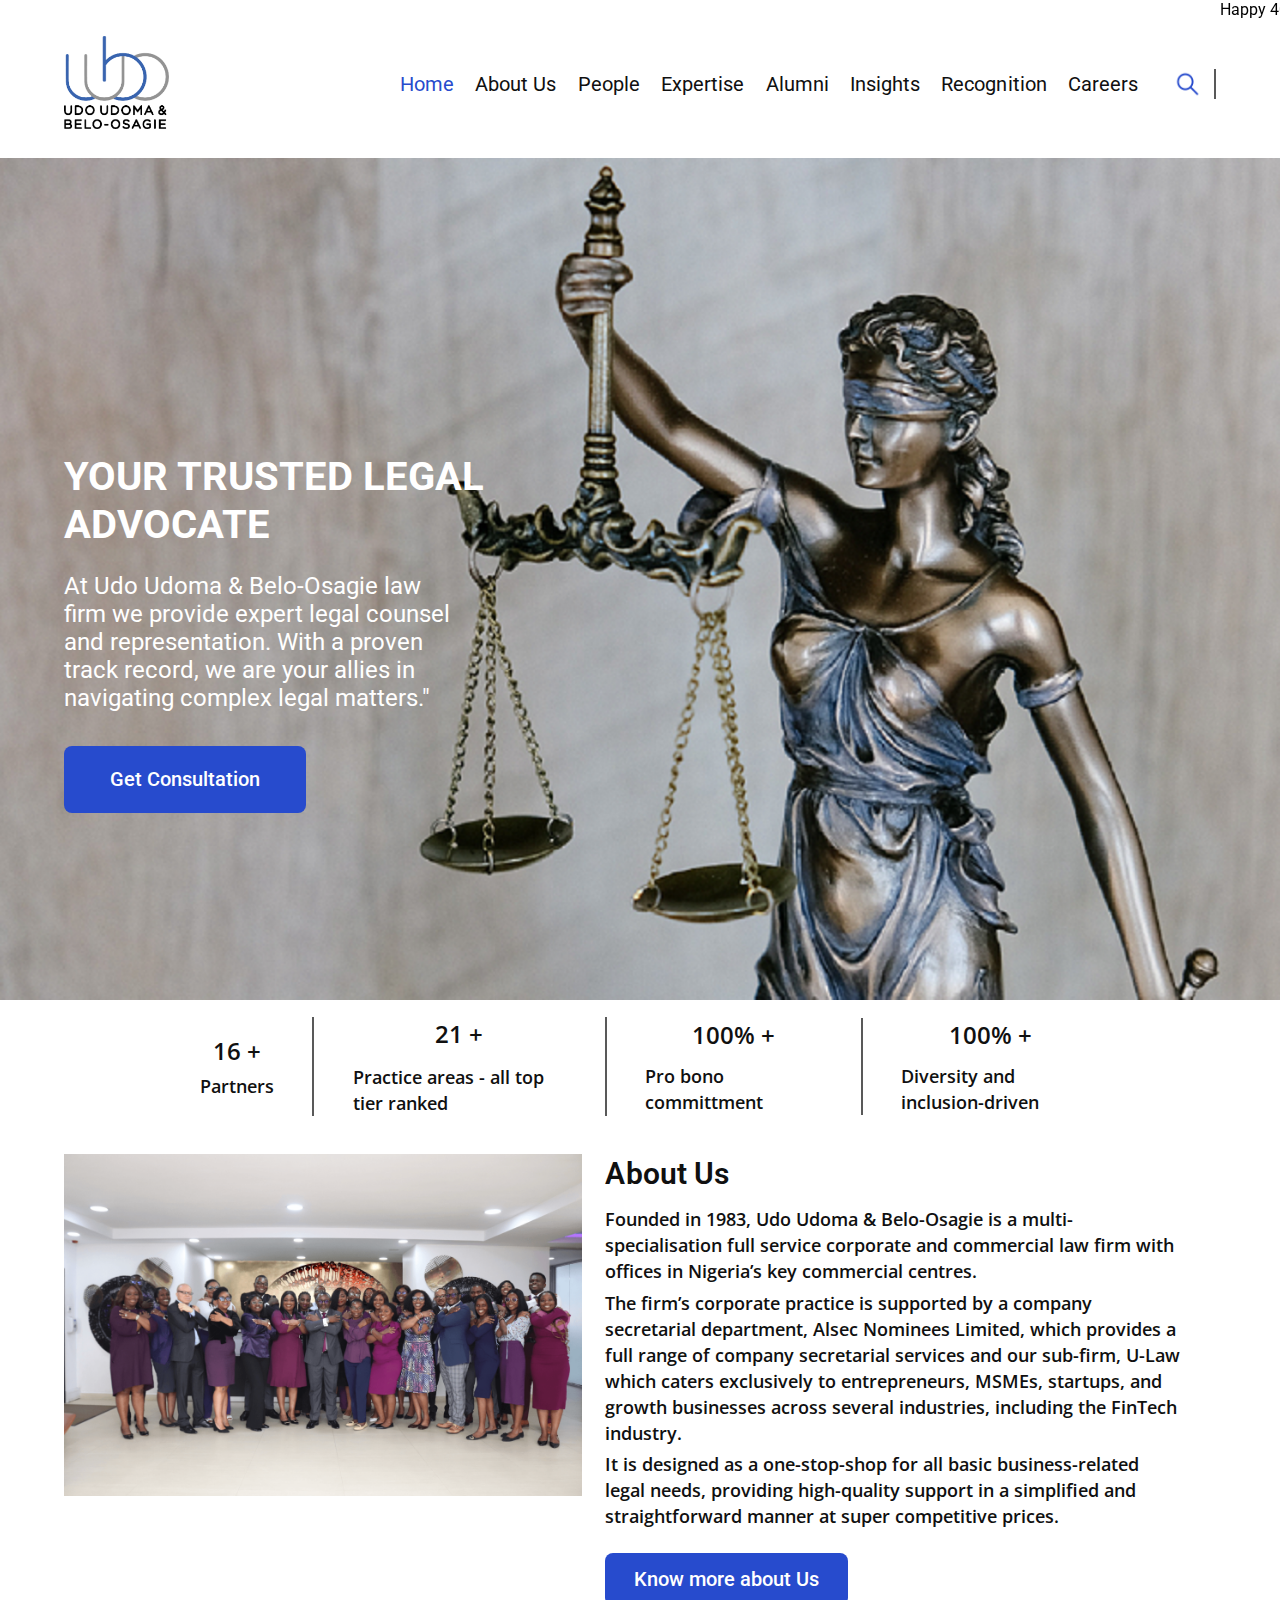
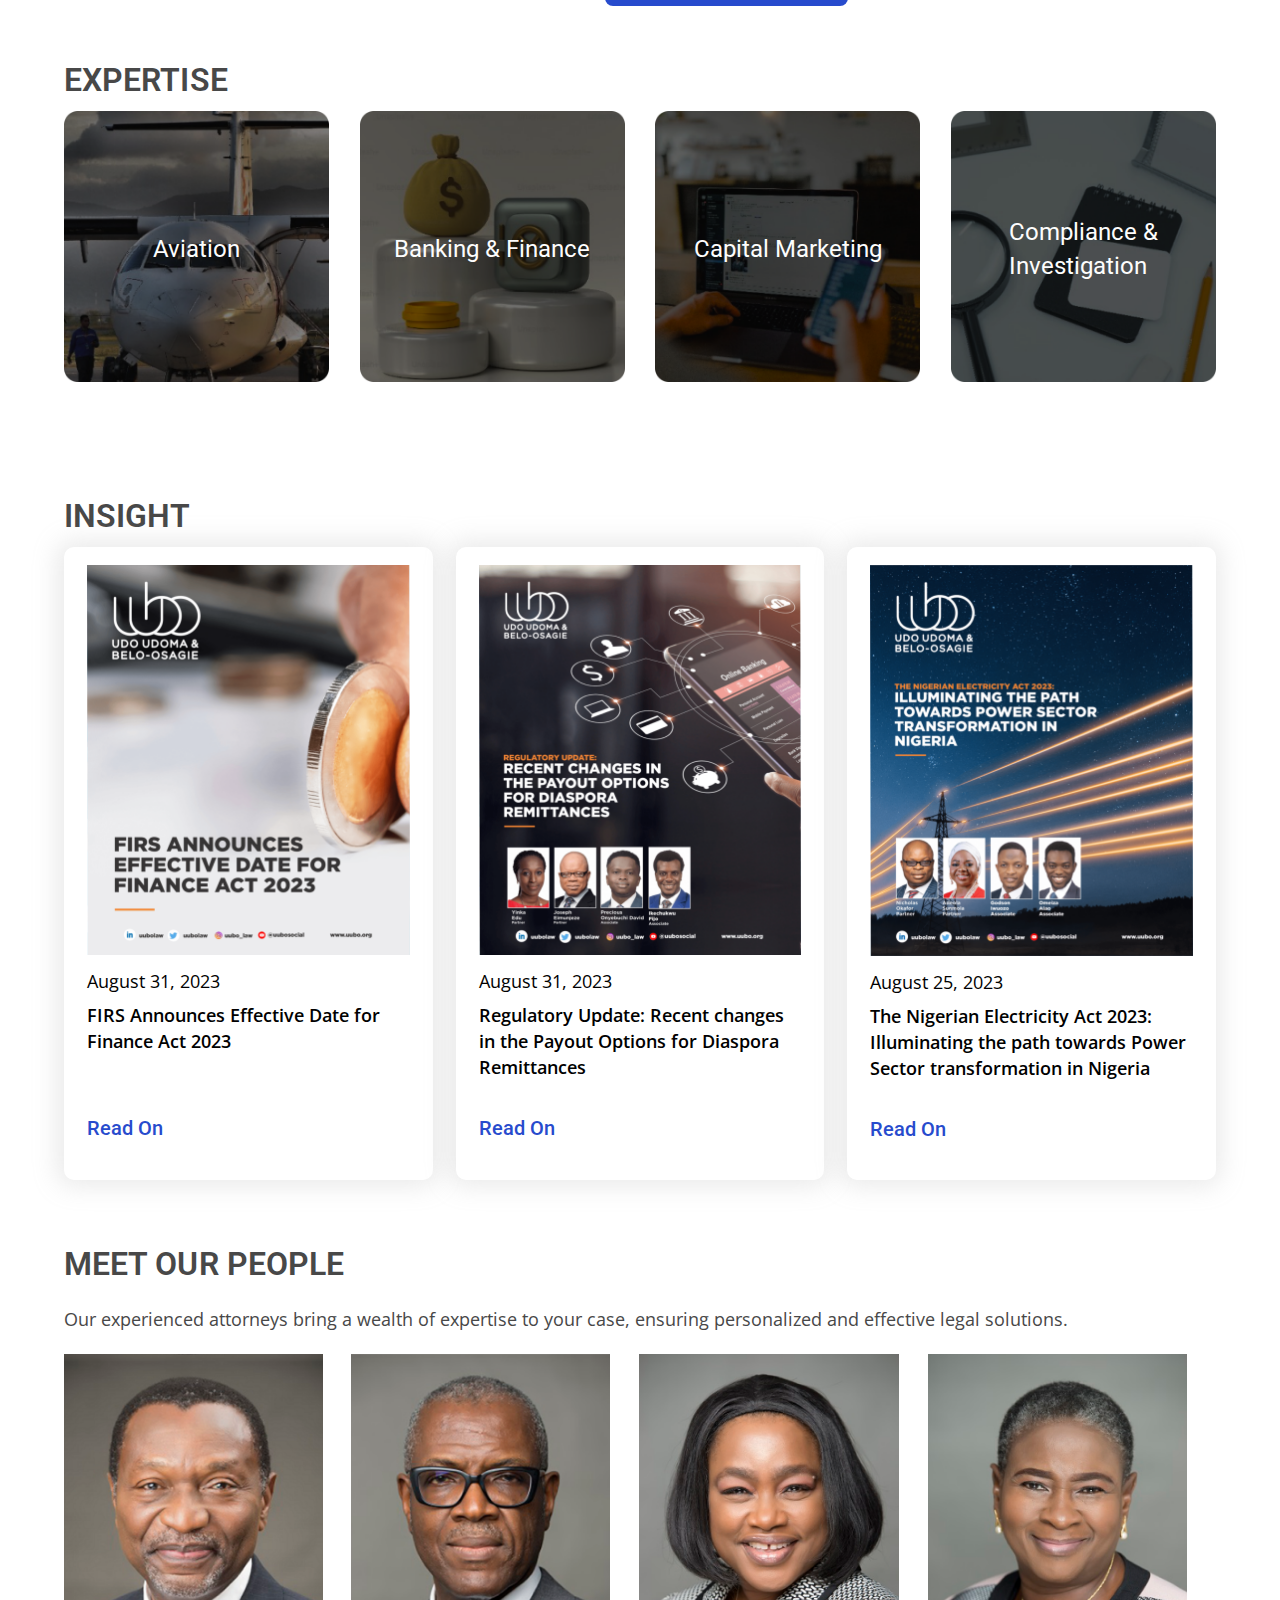
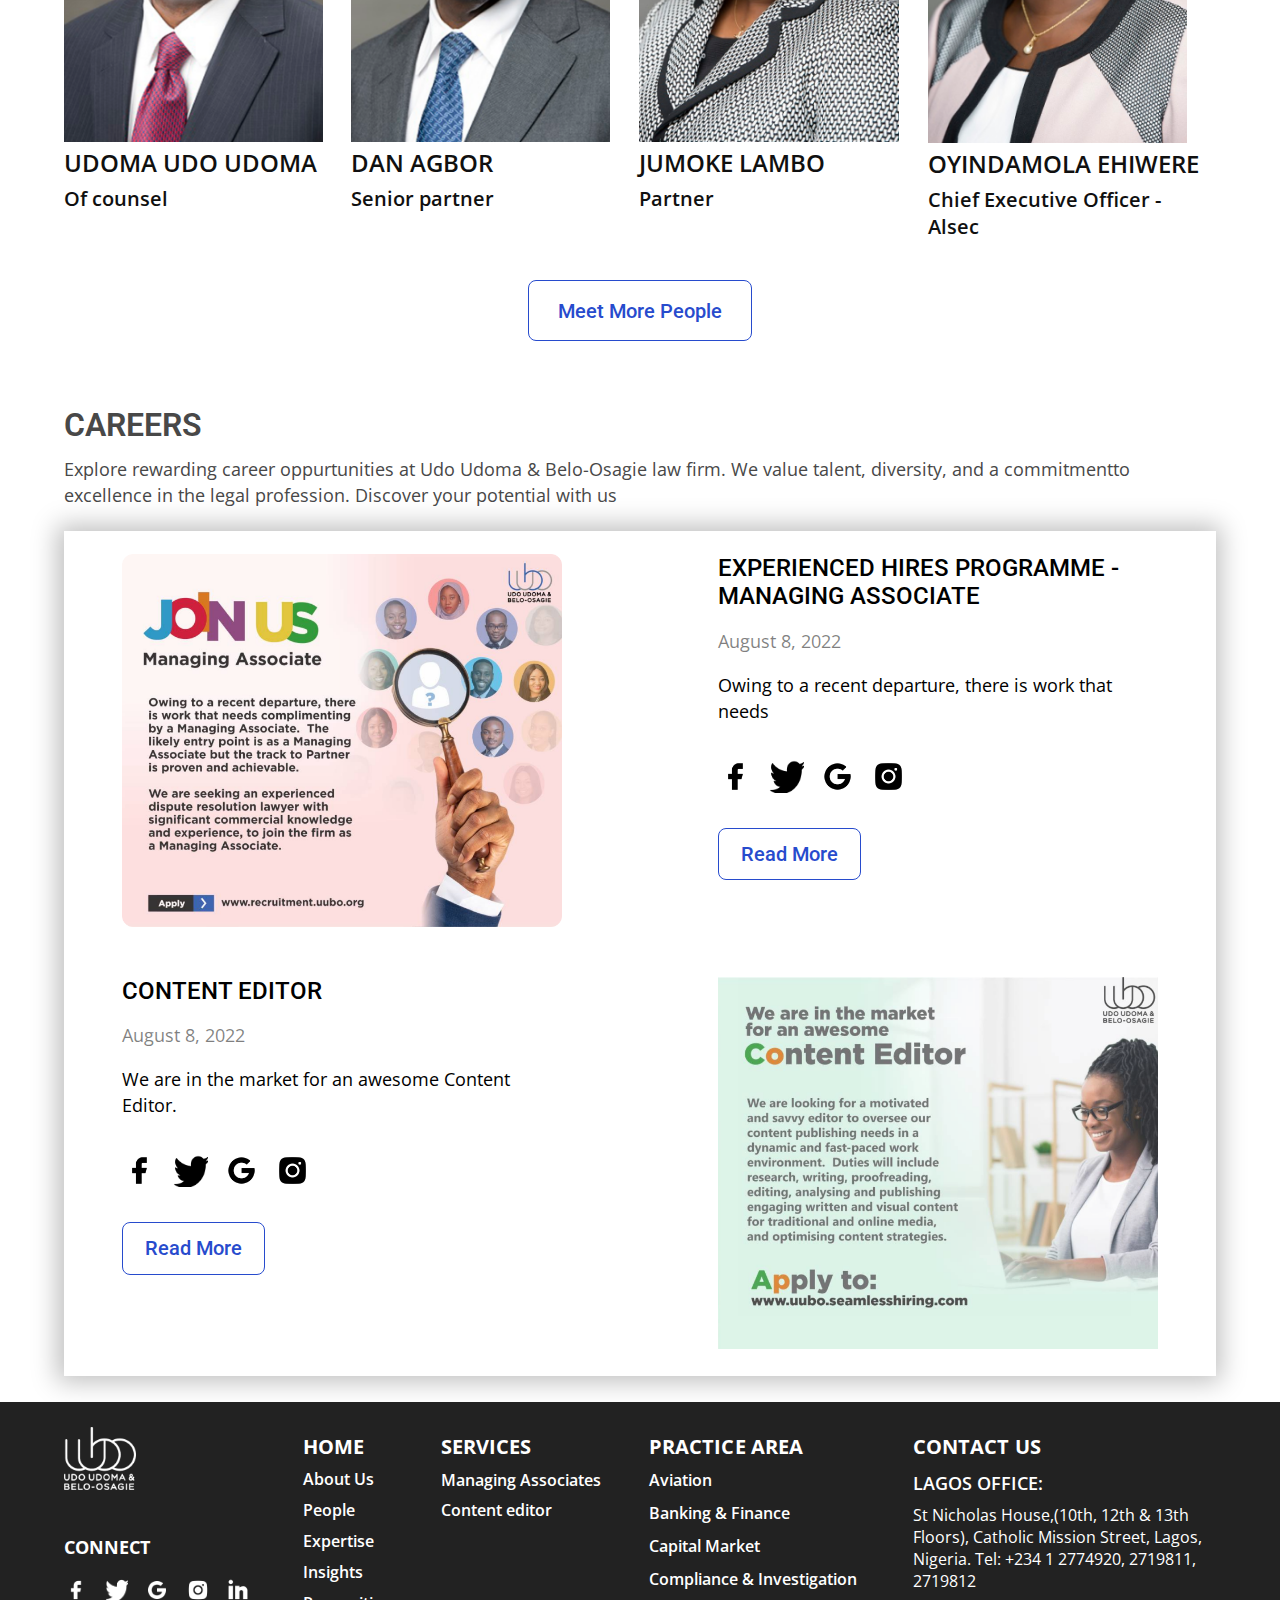
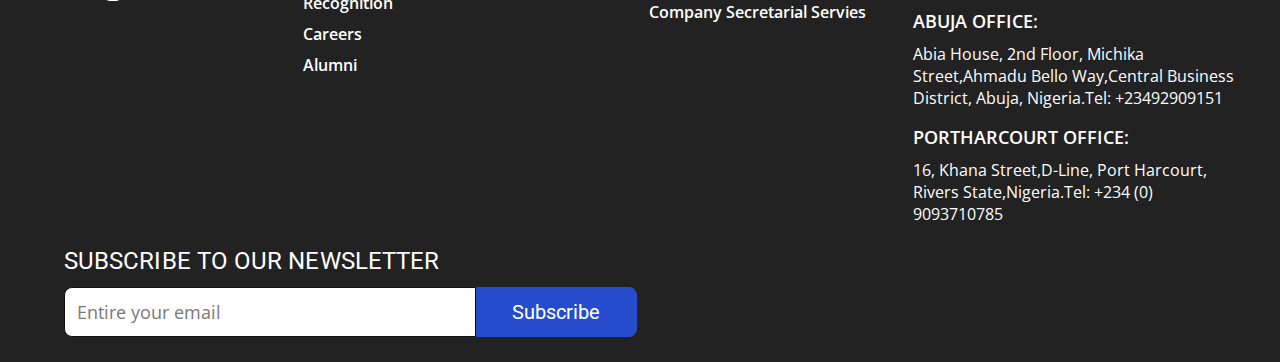
==== commit e7731dd3: "Added some changes" ====
--- a/index.html
+++ b/index.html
@@ -20,7 +20,7 @@
             <a href="">About Us</a>
             <a href="people.html">People</a>
             <a href="expertise.html">Expertise</a>
-            <a href="">Alumni</a>
+            <a href="alumni.html">Alumni</a>
             <a href="">Insights</a>
             <a href="recognition.html">Recognition</a>
             <a href="career.html">Careers</a>
@@ -236,7 +236,7 @@
             </p>
 
             <div class="home-careers-container">
-                <div class="home-careers-top">
+                <div class="home-careers-info">
                     <div class="home-careers-img">
                         <img src="./img/career-1.png" alt="">
                     </div>
@@ -262,7 +262,7 @@
                     </div>
                 </div>
 
-                <div class="home-careers-bottom">
+                <div class="home-careers-info">
                     <div class="home-careers-txt">
                         <h2>CONTENT EDITOR</h2>
                         <h4>August 8, 2022</h4>
--- a/styles.css
+++ b/styles.css
@@ -30,7 +30,7 @@
     position: absolute;
     top: 0%;
     bottom: 0;
-    padding: 23% 3% 5% 5%;
+    padding: 23% 5% 5% 5%;
 }
 
 .hero-txt h1 {
@@ -124,7 +124,7 @@
 }
 
 .home-about-us-container {
-    padding: 3% 3% 2% 5%;
+    padding: 3% 5% 2% 5%;
     display: flex;
     gap: 2%;
 }
@@ -176,7 +176,7 @@
 }
 
 .home-expertise-container {
-    padding: 3% 3% 2% 5%;
+    padding: 3% 5% 2% 5%;
 }
 
 h3 {
@@ -234,7 +234,7 @@
 }
 
 .home-insight-container {
-    padding: 3% 3% 2% 5%;
+    padding: 3% 5% 2% 5%;
 }
 
 .home-insight-content {
@@ -293,7 +293,7 @@
 }
 
 .home-people {
-    padding: 3% 3% 2% 5%;
+    padding: 3% 5% 2% 5%;
     /* display: none; */
 }
 
@@ -354,7 +354,7 @@
 }
 
 .home-careers {
-    padding: 3% 3% 2% 5%;
+    padding: 3% 5% 2% 5%;
 }
 
 .home-careers p {
@@ -371,21 +371,15 @@
     box-shadow: -1px 0px 24px 6px rgba(0, 0, 0, 0.25);
 }
 
-.home-careers-top {
-    display: flex;
-    justify-content: flex-start;
-    gap: 3%;
+.home-careers-info {
+    display: flex;
+    justify-content: space-between;
+    gap: 15%;
     padding: 2% 5%;
 }
-.home-careers-bottom {
-    display: flex;
-    justify-content: flex-end;
-    gap: 3%;
-    padding: 2% 5%;
-}
 
 .home-careers-img, .home-careers-txt {
-    width: 30%;
+    width: 50%;
 }
 
 .home-careers-txt h2 {
@@ -401,7 +395,7 @@
     font-size: 18px;
     font-weight: 400;
     line-height: 26px; /* 144.444% */
-    margin: 2% 0;
+    margin: 4% 0;
 }
 
 .home-careers-txt p {
@@ -417,7 +411,7 @@
     display: flex;
     align-items: center;
     gap: 45%;
-    margin: 6% 0;
+    margin: 8% 0 10% 0;
 }
 
 .home-careers-txt a {
--- a/header-footer.css
+++ b/header-footer.css
@@ -2,7 +2,7 @@
 header {
     display: flex;
     align-items: center;
-    padding: 1% 3% 2% 5%;
+    padding: 1% 5% 2% 5%;
 }
 
 .header-logo {
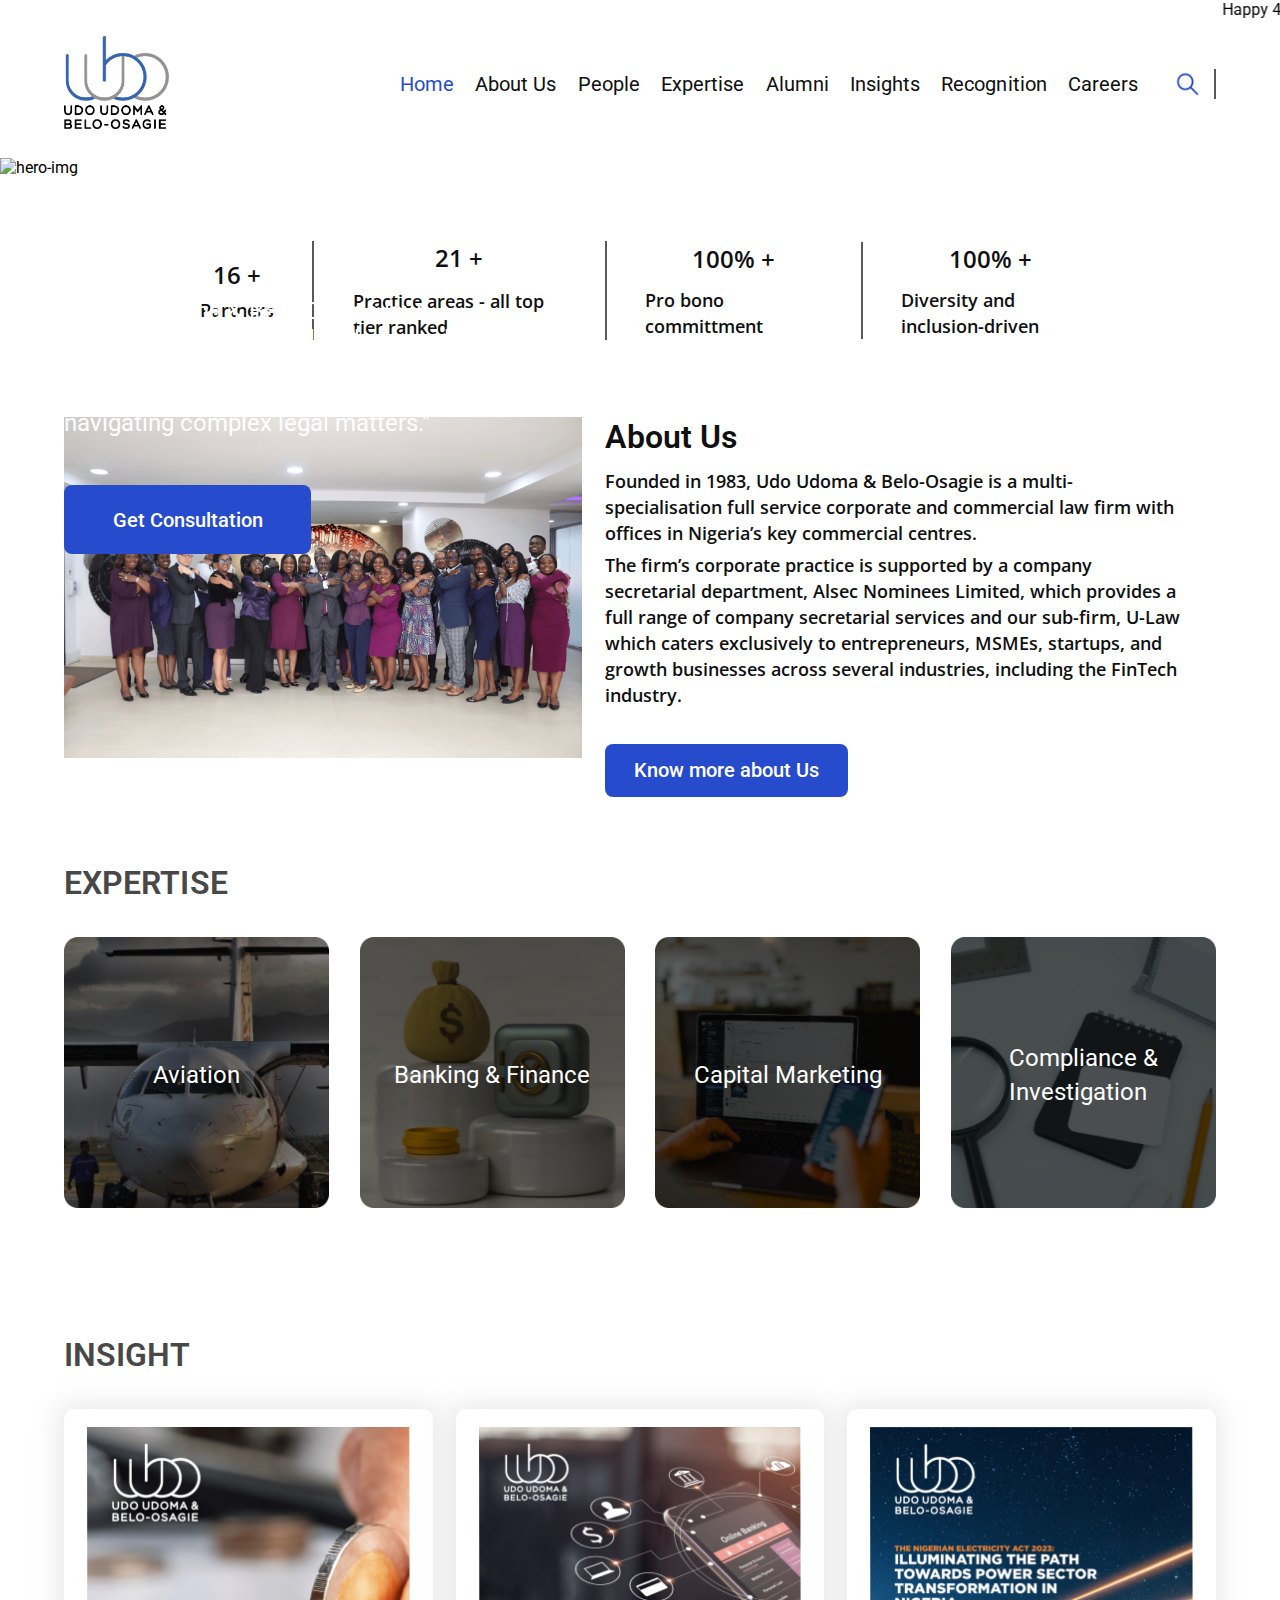
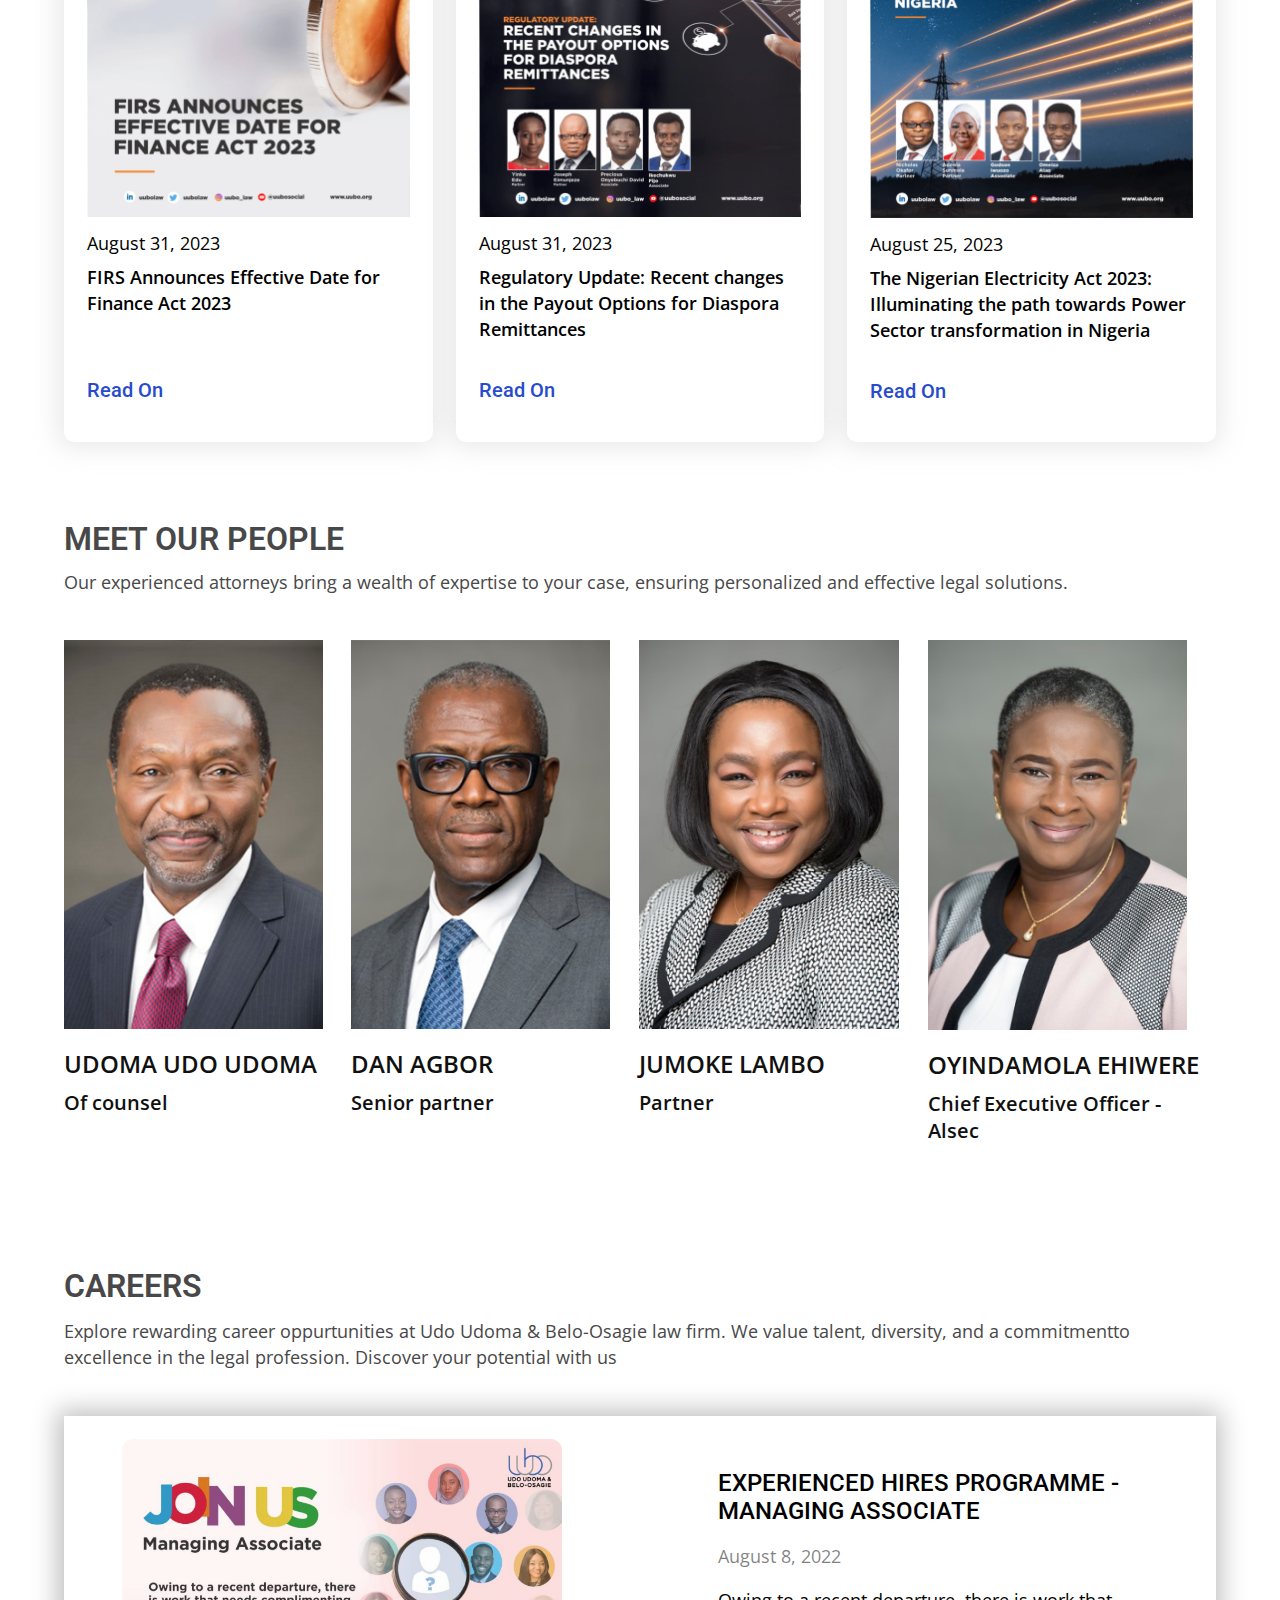
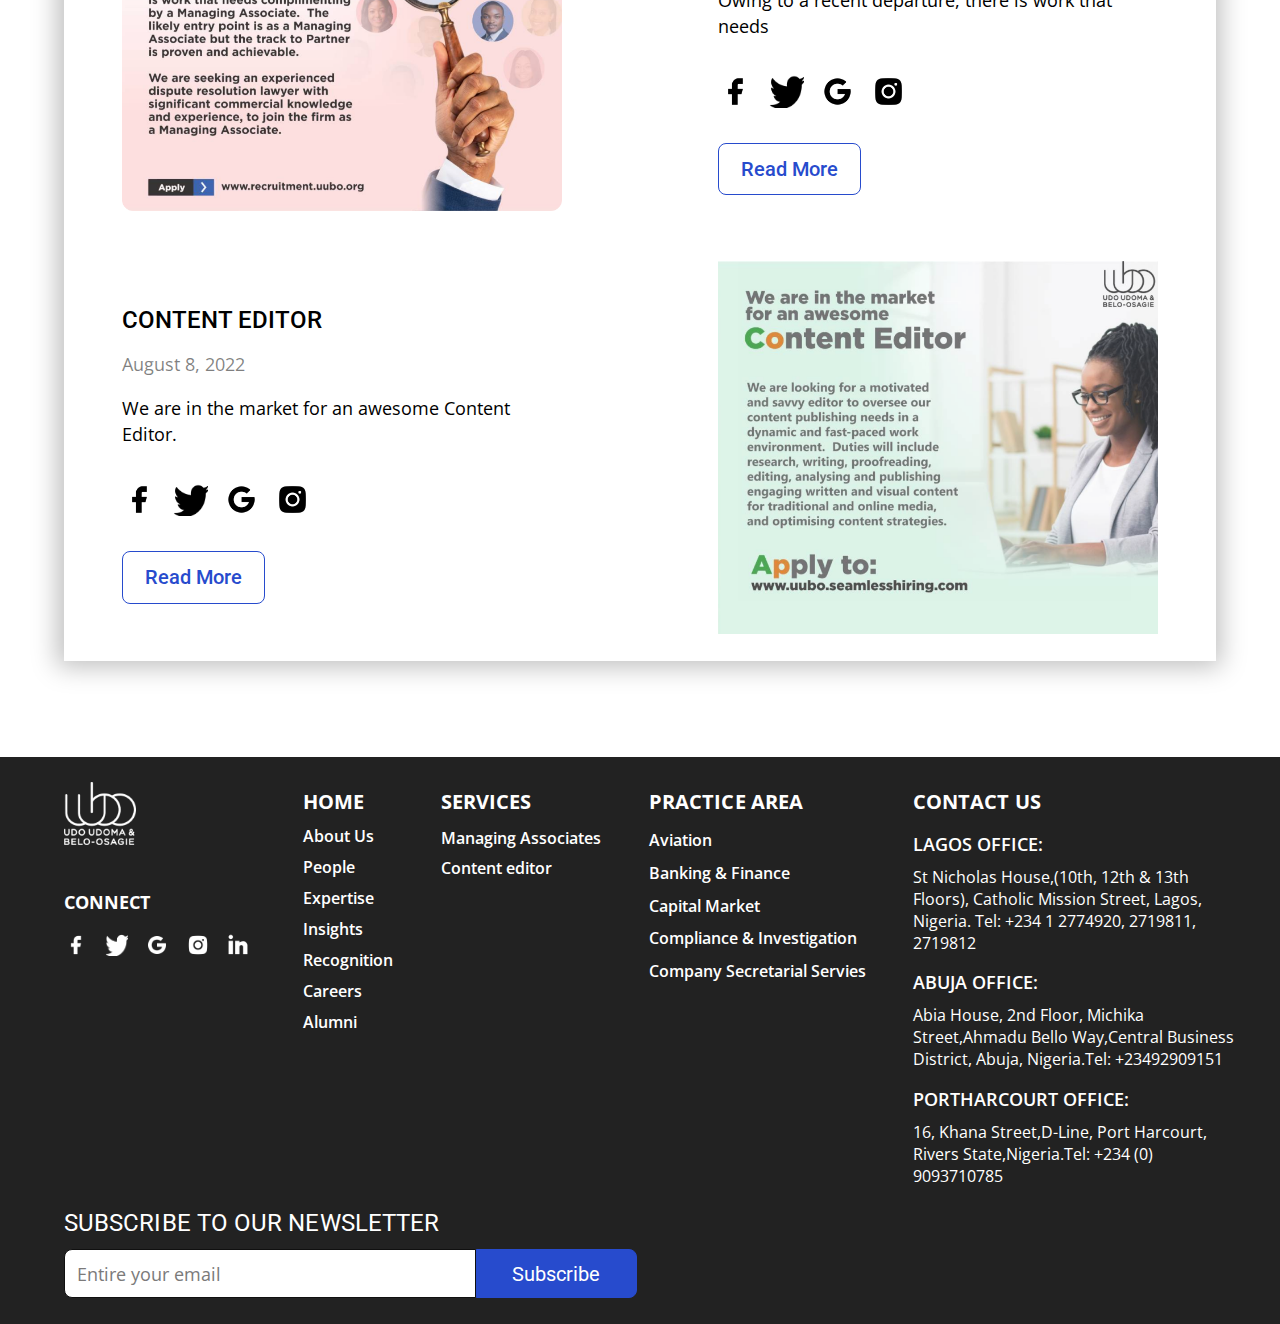
==== commit ed72816c: "Added some changes" ====
--- a/index.html
+++ b/index.html
@@ -36,7 +36,7 @@
     <main>
         <section class="hero">
             <div class="hero-img">
-                <img src="./img/hero-img-1.png" alt="">
+                <img src="./img/hero-img.png" alt="hero-img">
             </div>
             <div class="hero-txt">
                 <h1>YOUR TRUSTED LEGAL ADVOCATE</h1>
@@ -76,15 +76,11 @@
             <div class="home-about-us-txt">
                 <h4>About Us</h4>
                 <p>
-                    Founded in 1983, Udo Udoma & Belo-Osagie is a multi-specialisation full service corporate and commercial law firm with offices in Nigeria’s key commercial centres.
+                    Founded in 1983, Udo Udoma & Belo-Osagie is a multi-specialisation full service corporate and commercial law firm with offices in Nigeria’s key commercial centres. 
                 </p>
 
-                <p>
+                <p class="home-about-last-p">
                     The firm’s corporate practice is supported by a company secretarial department, Alsec Nominees Limited, which provides a full range of company secretarial services and our sub-firm, U-Law which caters exclusively to entrepreneurs, MSMEs, startups, and growth businesses across several industries, including the FinTech industry.
-                </p>
-
-                <p class="home-about-last-p">
-                    It is designed as a one-stop-shop for all basic business-related legal needs, providing high-quality support in a simplified and straightforward manner at super competitive prices.
                 </p>
                 <div class="home-about-link">
                     <a href="">Know more about Us</a>
@@ -224,9 +220,6 @@
                 </div>
             </div>
 
-            <div class="home-people-link">
-                <a href="" class="home-btn">Meet More People</a>
-            </div>
         </section>
 
         <section class="home-careers">
--- a/styles.css
+++ b/styles.css
@@ -28,9 +28,9 @@
 
 .hero-txt {
     position: absolute;
-    top: 0%;
-    bottom: 0;
-    padding: 23% 5% 5% 5%;
+    top: 32%;
+    left: 5%;
+    /* padding: 23% 5% 5% 5%; */
 }
 
 .hero-txt h1 {
@@ -38,7 +38,7 @@
     font-weight: 700;
     line-height: 48px; /* 116.667% */
     color: #FFF;
-    width: 50%;
+    width: 40%;
 }
 
 .hero-txt p {
@@ -46,8 +46,8 @@
     font-weight: 400;
     line-height: 28px; /* 116.667% */
     color: #FFF;
-    width: 35%;
-    margin: 2% 0;
+    width: 33%;
+    margin: 3% 0;
 }
 
 .hero-txt a { 
@@ -86,7 +86,7 @@
     display: flex;
     flex-direction: column;
     align-items: center;
-    margin-top: 1%;
+    margin: 5% 0 3% 0;
     /* text-align: center; */
     padding: 0 3%;
 }
@@ -124,7 +124,7 @@
 }
 
 .home-about-us-container {
-    padding: 3% 5% 2% 5%;
+    padding: 3% 5%;
     display: flex;
     gap: 2%;
 }
@@ -138,7 +138,7 @@
 }
 
 .home-about-us-txt h4 {
-    font-size: 30px;
+    font-size: 32px;
     font-weight: 600;
     line-height: 40px; /* 125% */
     letter-spacing: 0.08px;
@@ -156,7 +156,7 @@
 }
 
 .home-about-last-p {
-    margin-bottom: 6% !important;
+    margin-bottom: 8% !important;
 }
 
 .home-about-us-txt a {
@@ -176,7 +176,7 @@
 }
 
 .home-expertise-container {
-    padding: 3% 5% 2% 5%;
+    padding: 3% 5%;
 }
 
 h3 {
@@ -185,7 +185,7 @@
     line-height: 40px; /* 125% */
     letter-spacing: 0.08px;
     color: var(--neutral-color-500, #484848);
-    margin-bottom: 1%;
+    margin-bottom: 3%;
 }
 
 .home-expertise {
@@ -218,23 +218,13 @@
     /* z-index: -1; */
 }
 
-.home-expertise-container a {
-    font-size: 20px;
-    font-weight: 500;
-    line-height: 32px; /* 160% */
-    color: #FFF;
-    border-radius: 8px;
-    background: #274BCD;
-    padding: 1.5% 2.5%;
-}
-
 .home-exp-link {
     display: flex;
     justify-content: center;
 }
 
 .home-insight-container {
-    padding: 3% 5% 2% 5%;
+    padding: 3% 5%;
 }
 
 .home-insight-content {
@@ -293,12 +283,12 @@
 }
 
 .home-people {
-    padding: 3% 5% 2% 5%;
+    padding: 3% 5%;
     /* display: none; */
 }
 
 .home-people h3 {
-    /* margin-bottom: 0.5%; */
+    margin-bottom: 0%;
 }
 
 .home-people p {
@@ -306,7 +296,7 @@
     font-family: 'Open Sans', sans-serif;
     font-size: 18px;
     font-weight: 400;
-    margin: 2% 0;
+    margin: 1% 0 4% 0;
 }
 
 .home-people-container {
@@ -324,6 +314,7 @@
     font-family: 'Open Sans', sans-serif;
     font-size: 24px;
     font-weight: 600;
+    margin: 5% 0 3% 0;
 }
 
 .home-people-info p {
@@ -333,28 +324,17 @@
     font-weight: 600;
 }
 
-.home-people a {
-    font-size: 20px;
-    font-weight: 500;
-    color: #274BCD;
-    border: 1px solid #274BCD;
-    border-radius: 8px;
-    padding: 1.5% 2.5%;
-    transition: 0.3s ease;
-}
-
-.home-people a:hover {
-    background-color: #274BCD;
-    color: #FFF;
-}
-
 .home-people-link {
     display: flex;
     justify-content: center;
 }
 
 .home-careers {
-    padding: 3% 5% 2% 5%;
+    padding: 3% 5%;
+}
+
+.home-careers h3 {
+    margin-bottom: 0%;
 }
 
 .home-careers p {
@@ -363,17 +343,19 @@
     font-size: 18px;
     font-weight: 400;
     line-height: 26px; /* 144.444% */
-    margin-bottom: 2%;
+    margin: 1% 0 4% 0;
 }
 
 .home-careers-container {
     background: #FFF;
     box-shadow: -1px 0px 24px 6px rgba(0, 0, 0, 0.25);
+    margin-bottom: 5%;
 }
 
 .home-careers-info {
     display: flex;
     justify-content: space-between;
+    align-items: center;
     gap: 15%;
     padding: 2% 5%;
 }
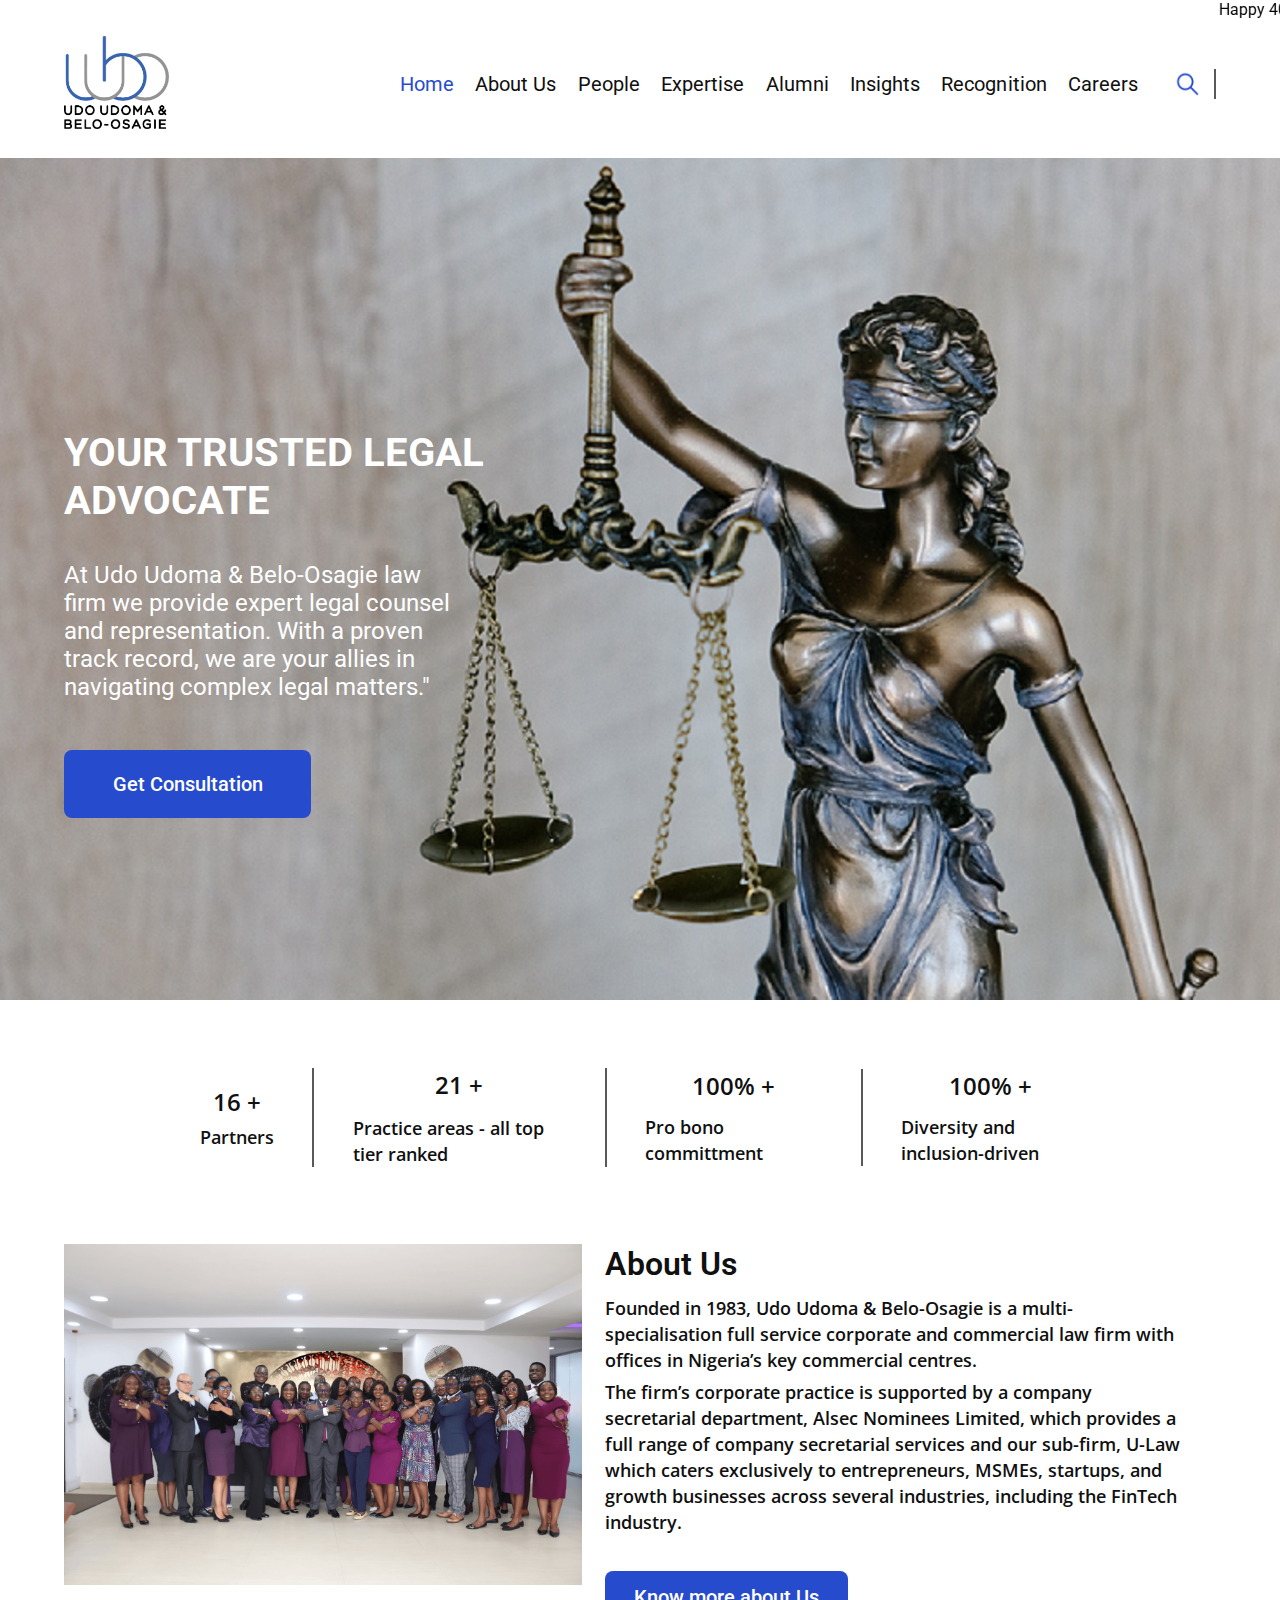
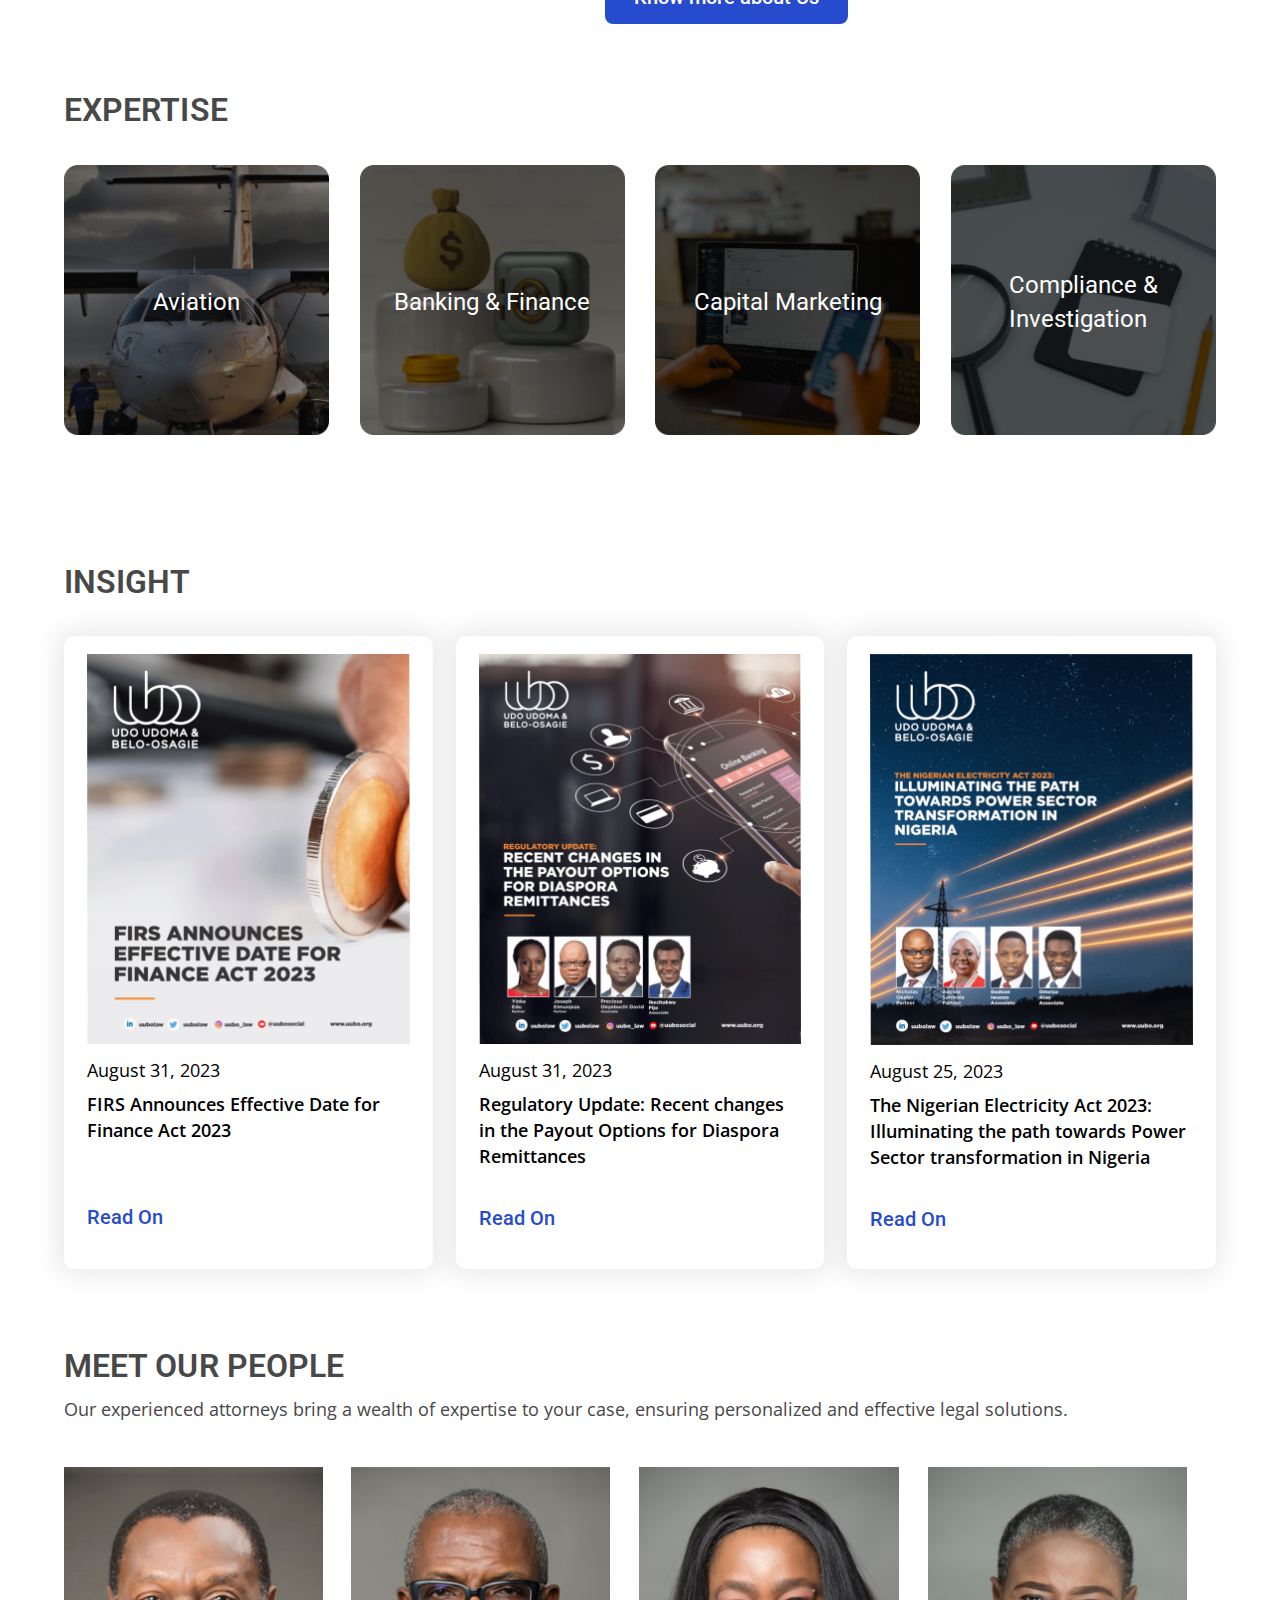
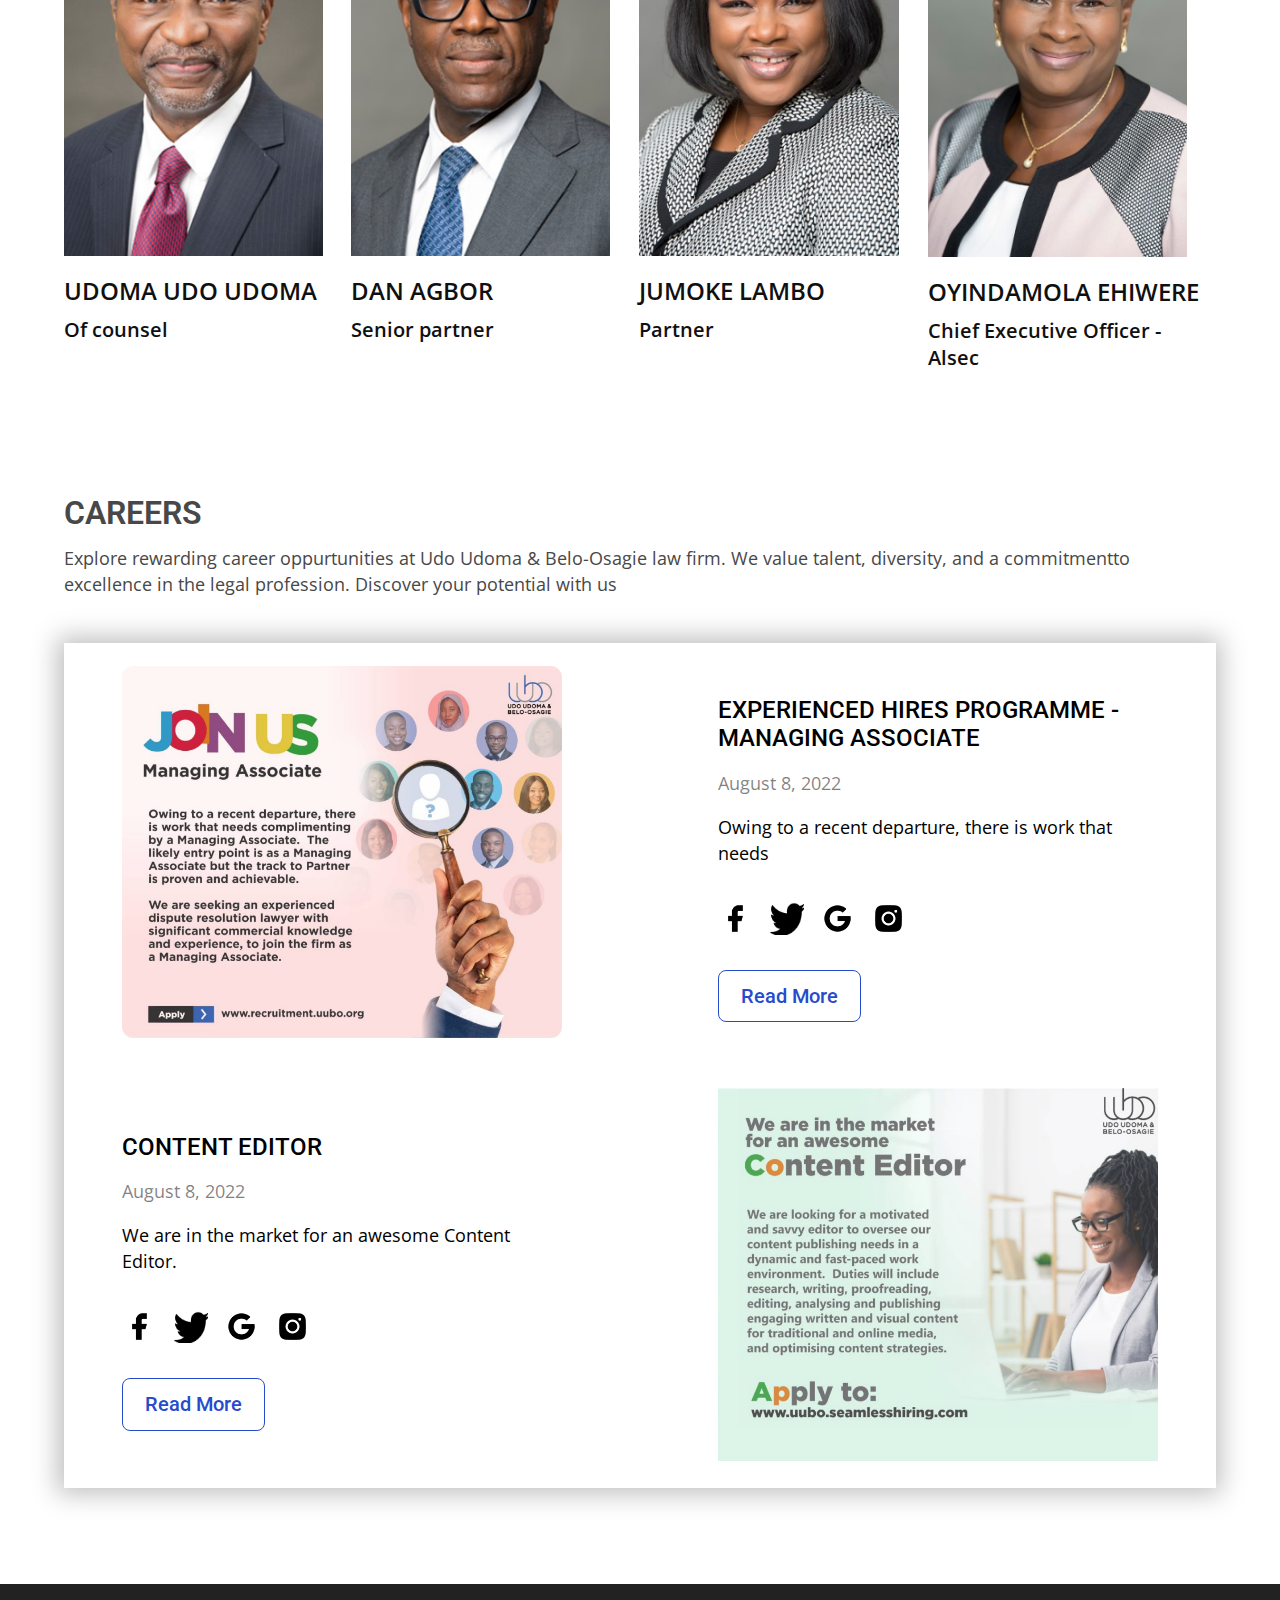
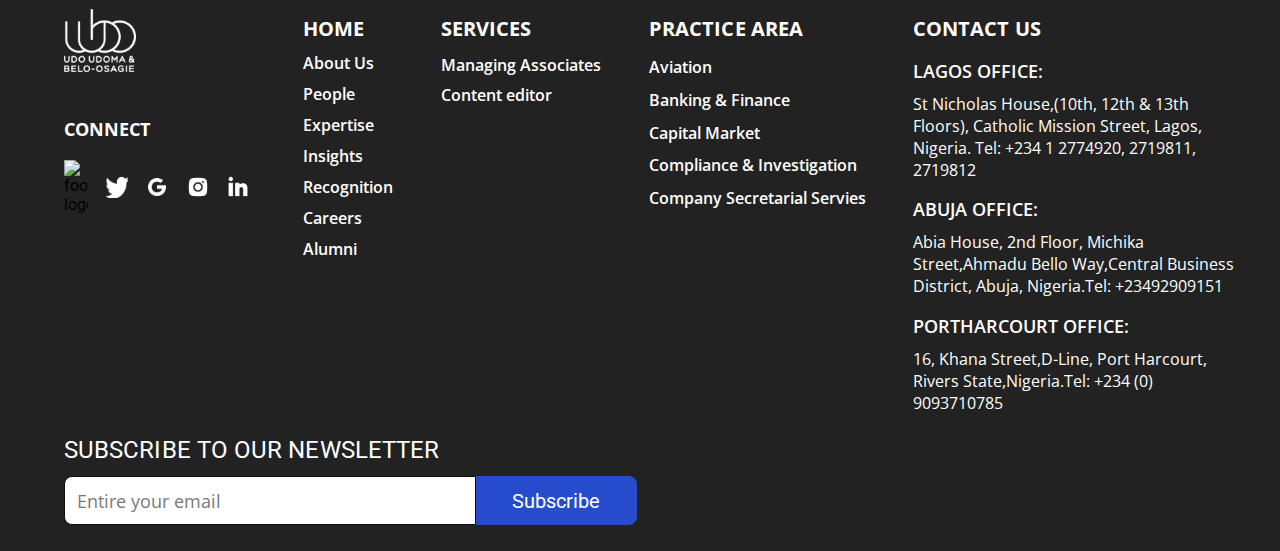
==== commit 5196c60d: "Created About Us page and Insights page" ====
--- a/index.html
+++ b/index.html
@@ -1,377 +1,377 @@
 <!DOCTYPE html>
 <html lang="en">
-<head>
-    <meta charset="UTF-8">
-    <meta name="viewport" content="width=device-width, initial-scale=1.0">
-    <title>Homepage - UUBO</title>
-
-    <link rel="stylesheet" href="styles.css">
-    <link rel="stylesheet" href="header-footer.css">
-</head>
-<body>
-    <marquee behavior="" direction="">Happy 40th Anniversary UUBO.... celebrating a culture of excellence </marquee>
-    <header>
-        <div class="header-logo">
-            <img src="./img/logo.png" alt="">
-        </div>
-
-        <nav>
-            <a href="" class="active">Home</a>
-            <a href="">About Us</a>
-            <a href="people.html">People</a>
-            <a href="expertise.html">Expertise</a>
-            <a href="alumni.html">Alumni</a>
-            <a href="">Insights</a>
-            <a href="recognition.html">Recognition</a>
-            <a href="career.html">Careers</a>
-        </nav>
-
-        <div class="search-icon">
-            <a href="">
-                <img src="./img/Search.png" alt="search-icon">
-            </a>
-        </div>
-    </header>
-
-    <main>
-        <section class="hero">
-            <div class="hero-img">
-                <img src="./img/hero-img.png" alt="hero-img">
+    <head>
+        <meta charset="UTF-8">
+        <meta name="viewport" content="width=device-width, initial-scale=1.0">
+        <title>Homepage - UUBO</title>
+    
+        <link rel="stylesheet" href="styles.css">
+        <link rel="stylesheet" href="header-footer.css">
+    </head>
+    <body>
+        <marquee behavior="" direction="">Happy 40th Anniversary UUBO.... celebrating a culture of excellence </marquee>
+        <header>
+            <div class="header-logo">
+                <img src="./assets/img/logo.png" alt="UUBO logo">
             </div>
-            <div class="hero-txt">
-                <h1>YOUR TRUSTED LEGAL ADVOCATE</h1>
+    
+            <nav>
+                <a href="" class="active">Home</a>
+                <a href="about.html">About Us</a>
+                <a href="people.html">People</a>
+                <a href="expertise.html">Expertise</a>
+                <a href="alumni.html">Alumni</a>
+                <a href="insight.html">Insights</a>
+                <a href="recognition.html">Recognition</a>
+                <a href="career.html">Careers</a>
+            </nav>
+    
+            <div class="search-icon">
+                <a href="">
+                    <img src="./assets/icons/Search.png" alt="search-icon">
+                </a>
+            </div>
+        </header>
+    
+        <main>
+            <section class="hero">
+                <div class="hero-img">
+                    <img src="./assets/img/hero-img.png" alt="hero-img">
+                </div>
+                <div class="hero-txt">
+                    <h1>YOUR TRUSTED LEGAL ADVOCATE</h1>
+                    <p>
+                        At Udo Udoma & Belo-Osagie law firm we provide expert legal counsel and representation. With a proven track record, we are your allies in navigating complex legal matters."
+                    </p>
+                    <div class="home-hero-link">
+                        <a href="">Get Consultation</a>
+                    </div>
+                </div>
+            </section>
+    
+            <div class="stats-container">
+                <div class="stats">
+                    <h5>16 +</h5>
+                    <p>Partners</p>
+                </div>
+                <div class="stats middle-stats-left">
+                    <h5>21 +</h5>
+                    <p>Practice areas - all top tier ranked</p>
+                </div>
+                <div class="stats middle-stats">
+                    <h5>100% +</h5>
+                    <p>Pro bono committment</p>
+                </div>
+                <div class="stats last-stats">
+                    <h5>100% +</h5>
+                    <p>Diversity and inclusion-driven</p>
+                </div>
+            </div>
+    
+            <section class="home-about-us-container">
+                <div class="home-about-us-img">
+                    <img src="./assets/img/photo.png" alt="home-about-us-img">
+                </div>
+    
+                <div class="home-about-us-txt">
+                    <h4>About Us</h4>
+                    <p>
+                        Founded in 1983, Udo Udoma & Belo-Osagie is a multi-specialisation full service corporate and commercial law firm with offices in Nigeria’s key commercial centres. 
+                    </p>
+    
+                    <p class="home-about-last-p">
+                        The firm’s corporate practice is supported by a company secretarial department, Alsec Nominees Limited, which provides a full range of company secretarial services and our sub-firm, U-Law which caters exclusively to entrepreneurs, MSMEs, startups, and growth businesses across several industries, including the FinTech industry.
+                    </p>
+                    <div class="home-about-link">
+                        <a href="">Know more about Us</a>
+                    </div>
+                </div>
+            </section>
+    
+            <section class="home-expertise-container">
+                <h3>EXPERTISE</h3>
+                <div class="home-expertise">
+                    <div class="home-exp">
+                        <div class="home-exp-img">
+                            <img src="./assets/img/aviation.png" alt="">
+                        </div>
+                    <p class="test">Aviation</p>
+                    </div>
+    
+                    <div class="home-exp">
+                        <div class="home-exp-img">
+                            <img src="./assets/img/banking-finance.png" alt="">
+                        </div>
+                    <p>Banking & Finance</p>
+                    </div>
+    
+                    <div class="home-exp">
+                        <div class="home-exp-img">
+                            <img src="./assets/img/capital-marketing.png" alt="">
+                        </div>
+                    <p>Capital Marketing</p>
+                    </div>
+    
+                    <div class="home-exp">
+                        <div class="home-exp-img">
+                            <img src="./assets/img/compliance-investigation.png" alt="">
+                        </div>
+                    <p>Compliance & <br>Investigation</p>
+                    </div>
+                </div>
+    
+                <!-- <div class="home-exp-link">
+                    <a href="">Know more about Us</a>
+                </div> -->
+            </section>
+    
+            <section class="home-insight-container">
+                <h3>INSIGHT</h3>
+                <div class="home-insight-content">
+                    <div class="home-insight-info">
+                        <div class="home-insight-info-img">
+                            <img src="./assets/img/insight-img-1.png" alt="">
+                        </div>
+    
+                        <div class="home-insight-info-txt">
+                            <h5>August 31, 2023</h5>
+                            <p>
+                                FIRS Announces Effective Date for Finance Act 2023
+                            </p>
+                            <!-- <br> -->
+                            <div class="home-insight-link link">
+                                <a href="">Read On</a>
+                            </div>
+                        </div>
+                    </div>
+    
+                    <div class="home-insight-info">
+                        <div class="home-insight-info-img">
+                            <img src="./assets/img/insight-img-2.png" alt="">
+                        </div>
+    
+                        <div class="home-insight-info-txt">
+                            <h5>August 31, 2023</h5>
+                            <p>
+                                Regulatory Update: Recent changes in the Payout Options for Diaspora Remittances
+                            </p>
+                            <div class="home-insight-link">
+                                <a href="">Read On</a>
+                            </div>
+                        </div>
+                    </div>
+                    
+                    <div class="home-insight-info">
+                        <div class="home-insight-info-img">
+                            <img src="./assets/img/insight-img-3.png" alt="">
+                        </div>
+                        
+                        <div class="home-insight-info-txt">
+                            <h5>August 25, 2023</h5>
+                            <p>
+                                The Nigerian Electricity Act 2023: Illuminating the path towards Power Sector transformation in Nigeria
+                            </p>
+                            <div class="home-insight-link">
+                                <a href="">Read On</a>
+                            </div>
+                        </div>
+                    </div>
+                </div>
+            </section>
+    
+            <section class="home-people">
+                <h3>MEET OUR PEOPLE</h3>
+                <p>Our experienced attorneys bring a wealth of expertise to your case, ensuring personalized and effective legal solutions.</p>
+                <div class="home-people-container">
+                    <div class="home-people-info">
+                        <div class="home-people-img">
+                            <img src="./assets/img/pics-1.png" alt="">
+                        </div>
+    
+                        <h4>UDOMA UDO UDOMA</h4>
+                        <p>Of counsel</p>
+                    </div>
+    
+                    <div class="home-people-info">
+                        <div class="home-people-img">
+                            <img src="./assets/img/pics-2.png" alt="">
+                        </div>
+    
+                        <h4>DAN AGBOR</h4>
+                        <p>Senior partner</p>
+                    </div>
+    
+                    <div class="home-people-info">
+                        <div class="home-people-img">
+                            <img src="./assets/img/pics-3.png" alt="">
+                        </div>
+    
+                        <h4>JUMOKE LAMBO</h4>
+                        <p>Partner</p>
+                    </div>
+    
+                    <div class="home-people-info">
+                        <div class="home-people-img">
+                            <img src="./assets/img/pics-4.png" alt="">
+                        </div>
+    
+                        <h4>OYINDAMOLA EHIWERE</h4>
+                        <p>Chief Executive Officer - Alsec</p>
+                    </div>
+                </div>
+    
+            </section>
+    
+            <section class="home-careers">
+                <h3>CAREERS</h3>
                 <p>
-                    At Udo Udoma & Belo-Osagie law firm we provide expert legal counsel and representation. With a proven track record, we are your allies in navigating complex legal matters."
+                    Explore rewarding career oppurtunities at Udo Udoma & Belo-Osagie law firm. We value talent, diversity, and a commitmentto excellence in the legal profession. Discover your potential with us
                 </p>
-                <div class="home-hero-link">
-                    <a href="">Get Consultation</a>
+    
+                <div class="home-careers-container">
+                    <div class="home-careers-info">
+                        <div class="home-careers-img">
+                            <img src="./assets/img/career-1.png" alt="">
+                        </div>
+    
+                        <div class="home-careers-txt">
+                            <h2>
+                                EXPERIENCED HIRES PROGRAMME - MANAGING ASSOCIATE
+                            </h2>
+                            <h4>August 8, 2022</h4>
+                            <p>
+                                Owing to a recent departure, there is work that needs
+                            </p>
+                            <div class="home-career-socials">
+                                <img src="./assets/icons/Facebook.png" alt="Facebook logo">
+                                <img src="./assets/icons/twitter.png" alt="twitter-logo">
+                                <img src="./assets/icons/Google-alt.png" alt="Google-alt-logo">
+                                <img src="./assets/icons/Instagram.png" alt="Instagram-logo">
+                            </div>
+    
+                            <div class="home-career-link">
+                                <a href="" class="home-btn">Read More</a>
+                            </div>
+                        </div>
+                    </div>
+    
+                    <div class="home-careers-info">
+                        <div class="home-careers-txt">
+                            <h2>CONTENT EDITOR</h2>
+                            <h4>August 8, 2022</h4>
+                            <p>
+                                We are in the market for an awesome Content Editor.
+                            </p>
+                            <div class="home-career-socials">
+                                <img src="./assets/icons/Facebook.png" alt="Facebook logo">
+                                <img src="./assets/icons/twitter.png" alt="twitter-logo">
+                                <img src="./assets/icons/Google-alt.png" alt="Google-alt-logo">
+                                <img src="./assets/icons/Instagram.png" alt="Instagram-logo">
+                            </div>
+    
+                            <div class="home-career-link">
+                                <a href="" class="home-btn">Read More</a>
+                            </div>
+                        </div>
+    
+                        <div class="home-careers-img">
+                            <img src="./assets/img/career-2.png" alt="home-careers-img">
+                        </div>
+                    </div>
+                </div>
+            </section>
+        </main>
+    
+        <footer>
+            <div class="footer-main">
+                <div class="footer-logo-social">
+                    <div class="footer-logo">
+                        <img src="./assets/img/logo-footer.png" alt="logo-footer">
+                    </div>
+    
+                    <div class="footer-social-txt">
+                        <p>CONNECT</p>
+                        <div class="footer-social">
+                            <img src="./assets/icons/img/Facebook-2.png" alt="footer-logo">
+                            <img src="./assets/icons/twitter-2.png" alt="twitter-logo">
+                            <img src="./assets/icons/Google-alt-2.png" alt="Google-alt-logo">
+                            <img src="./assets/icons/Instagram-2.png" alt="Instagram-logo">
+                            <img src="./assets/icons/Linkedin-2.png" alt="Linkedin-logo">
+                        </div>
+                    </div>
+                </div>
+    
+                <div class="footer-link-contact">
+                    <div class="footer-link-container">
+                        <div class="link-container">
+                            <h3>HOME</h3>
+                            <div class="footer-link links-left">
+                                <a href="">About Us</a>
+                                <a href="">People</a>
+                                <a href="expertise.html">Expertise</a>
+                                <a href="">Insights</a>
+                                <a href="">Recognition</a>
+                                <a href="career.css">Careers</a>
+                                <a href="">Alumni</a>
+                            </div>
+                        </div>
+            
+                        <div class="link-container">
+                            <h3>SERVICES</h3>
+                            <div class="footer-link links-middle">
+                                <a href="">Managing Associates</a>
+                                <a href="">Content editor</a>
+                            </div>
+                        </div>
+            
+                        <div class="link-container">
+                            <h3>PRACTICE AREA</h3>
+                            <div class="footer-link links-right">
+                                <a href="">Aviation</a>
+                                <a href="">Banking & Finance</a>
+                                <a href="">Capital Market</a>
+                                <a href="">Compliance & Investigation</a>
+                                <a href="">Company Secretarial Servies</a>
+                            </div>
+                        </div>
+                    </div>
+        
+                    <div class="footer-contact-container">
+                        <h3>CONTACT US</h3>
+                        <div class="contact-container">
+                            <div class="contact-container-txt">
+                                <h4>LAGOS OFFICE:</h4>
+                                <p>
+                                    St Nicholas House,(10th, 12th & 13th Floors), Catholic Mission Street, Lagos, Nigeria.
+                                    Tel: +234 1 2774920, 2719811, 2719812
+                                </p>
+                            </div>
+                            <div class="contact-container-txt">
+                                <h4>ABUJA OFFICE:</h4>
+                                <p>
+                                    Abia House, 2nd Floor, Michika Street,Ahmadu Bello Way,Central Business District, Abuja, Nigeria.Tel: +23492909151
+                                </p>
+                            </div>
+                            <div class="contact-container-txt">
+                                <h4>PORTHARCOURT OFFICE:</h4>
+                                <p>
+                                    16, Khana Street,D-Line, Port Harcourt, Rivers State,Nigeria.Tel: +234 (0) 9093710785
+                                </p>
+                            </div>
+                        </div>
+                    </div>
                 </div>
             </div>
-        </section>
-
-        <div class="stats-container">
-            <div class="stats">
-                <h5>16 +</h5>
-                <p>Partners</p>
-            </div>
-            <div class="stats middle-stats-left">
-                <h5>21 +</h5>
-                <p>Practice areas - all top tier ranked</p>
-            </div>
-            <div class="stats middle-stats">
-                <h5>100% +</h5>
-                <p>Pro bono committment</p>
-            </div>
-            <div class="stats last-stats">
-                <h5>100% +</h5>
-                <p>Diversity and inclusion-driven</p>
-            </div>
-        </div>
-
-        <section class="home-about-us-container">
-            <div class="home-about-us-img">
-                <img src="./img/photo.png" alt="home-about-us-img">
-            </div>
-
-            <div class="home-about-us-txt">
-                <h4>About Us</h4>
-                <p>
-                    Founded in 1983, Udo Udoma & Belo-Osagie is a multi-specialisation full service corporate and commercial law firm with offices in Nigeria’s key commercial centres. 
-                </p>
-
-                <p class="home-about-last-p">
-                    The firm’s corporate practice is supported by a company secretarial department, Alsec Nominees Limited, which provides a full range of company secretarial services and our sub-firm, U-Law which caters exclusively to entrepreneurs, MSMEs, startups, and growth businesses across several industries, including the FinTech industry.
-                </p>
-                <div class="home-about-link">
-                    <a href="">Know more about Us</a>
-                </div>
-            </div>
-        </section>
-
-        <section class="home-expertise-container">
-            <h3>EXPERTISE</h3>
-            <div class="home-expertise">
-                <div class="home-exp">
-                    <div class="home-exp-img">
-                        <img src="./img/aviation.png" alt="">
-                    </div>
-                <p class="test">Aviation</p>
-                </div>
-
-                <div class="home-exp">
-                    <div class="home-exp-img">
-                        <img src="./img/banking-finance.png" alt="">
-                    </div>
-                <p>Banking & Finance</p>
-                </div>
-
-                <div class="home-exp">
-                    <div class="home-exp-img">
-                        <img src="./img/capital-marketing.png" alt="">
-                    </div>
-                <p>Capital Marketing</p>
-                </div>
-
-                <div class="home-exp">
-                    <div class="home-exp-img">
-                        <img src="./img/compliance-investigation.png" alt="">
-                    </div>
-                <p>Compliance & <br>Investigation</p>
-                </div>
-            </div>
-
-            <!-- <div class="home-exp-link">
-                <a href="">Know more about Us</a>
-            </div> -->
-        </section>
-
-        <section class="home-insight-container">
-            <h3>INSIGHT</h3>
-            <div class="home-insight-content">
-                <div class="home-insight-info">
-                    <div class="home-insight-info-img">
-                        <img src="./img/insight-img-1.png" alt="">
-                    </div>
-
-                    <div class="home-insight-info-txt">
-                        <h5>August 31, 2023</h5>
-                        <p>
-                            FIRS Announces Effective Date for Finance Act 2023
-                        </p>
-                        <!-- <br> -->
-                        <div class="home-insight-link link">
-                            <a href="">Read On</a>
-                        </div>
-                    </div>
-                </div>
-
-                <div class="home-insight-info">
-                    <div class="home-insight-info-img">
-                        <img src="./img/insight-img-2.png" alt="">
-                    </div>
-
-                    <div class="home-insight-info-txt">
-                        <h5>August 31, 2023</h5>
-                        <p>
-                            Regulatory Update: Recent changes in the Payout Options for Diaspora Remittances
-                        </p>
-                        <div class="home-insight-link">
-                            <a href="">Read On</a>
-                        </div>
-                    </div>
-                </div>
-                
-                <div class="home-insight-info">
-                    <div class="home-insight-info-img">
-                        <img src="./img/insight-img-3.png" alt="">
-                    </div>
-                    
-                    <div class="home-insight-info-txt">
-                        <h5>August 25, 2023</h5>
-                        <p>
-                            The Nigerian Electricity Act 2023: Illuminating the path towards Power Sector transformation in Nigeria
-                        </p>
-                        <div class="home-insight-link">
-                            <a href="">Read On</a>
-                        </div>
-                    </div>
-                </div>
-            </div>
-        </section>
-
-        <section class="home-people">
-            <h3>MEET OUR PEOPLE</h3>
-            <p>Our experienced attorneys bring a wealth of expertise to your case, ensuring personalized and effective legal solutions.</p>
-            <div class="home-people-container">
-                <div class="home-people-info">
-                    <div class="home-people-img">
-                        <img src="./img/pics-1.png" alt="">
-                    </div>
-
-                    <h4>UDOMA UDO UDOMA</h4>
-                    <p>Of counsel</p>
-                </div>
-
-                <div class="home-people-info">
-                    <div class="home-people-img">
-                        <img src="./img/pics-2.png" alt="">
-                    </div>
-
-                    <h4>DAN AGBOR</h4>
-                    <p>Senior partner</p>
-                </div>
-
-                <div class="home-people-info">
-                    <div class="home-people-img">
-                        <img src="./img/pics-3.png" alt="">
-                    </div>
-
-                    <h4>JUMOKE LAMBO</h4>
-                    <p>Partner</p>
-                </div>
-
-                <div class="home-people-info">
-                    <div class="home-people-img">
-                        <img src="./img/pics-4.png" alt="">
-                    </div>
-
-                    <h4>OYINDAMOLA EHIWERE</h4>
-                    <p>Chief Executive Officer - Alsec</p>
-                </div>
-            </div>
-
-        </section>
-
-        <section class="home-careers">
-            <h3>CAREERS</h3>
-            <p>
-                Explore rewarding career oppurtunities at Udo Udoma & Belo-Osagie law firm. We value talent, diversity, and a commitmentto excellence in the legal profession. Discover your potential with us
-            </p>
-
-            <div class="home-careers-container">
-                <div class="home-careers-info">
-                    <div class="home-careers-img">
-                        <img src="./img/career-1.png" alt="">
-                    </div>
-
-                    <div class="home-careers-txt">
-                        <h2>
-                            EXPERIENCED HIRES PROGRAMME - MANAGING ASSOCIATE
-                        </h2>
-                        <h4>August 8, 2022</h4>
-                        <p>
-                            Owing to a recent departure, there is work that needs
-                        </p>
-                        <div class="home-career-socials">
-                            <img src="./img/Facebook.png" alt="">
-                            <img src="./img/twitter.png" alt="">
-                            <img src="./img/Google-alt.png" alt="">
-                            <img src="./img/Instagram.png" alt="">
-                        </div>
-
-                        <div class="home-career-link">
-                            <a href="" class="home-btn">Read More</a>
-                        </div>
-                    </div>
-                </div>
-
-                <div class="home-careers-info">
-                    <div class="home-careers-txt">
-                        <h2>CONTENT EDITOR</h2>
-                        <h4>August 8, 2022</h4>
-                        <p>
-                            We are in the market for an awesome Content Editor.
-                        </p>
-                        <div class="home-career-socials">
-                            <img src="./img/Facebook.png" alt="">
-                            <img src="./img/twitter.png" alt="">
-                            <img src="./img/Google-alt.png" alt="">
-                            <img src="./img/Instagram.png" alt="">
-                        </div>
-
-                        <div class="home-career-link">
-                            <a href="" class="home-btn">Read More</a>
-                        </div>
-                    </div>
-
-                    <div class="home-careers-img">
-                        <img src="./img/career-2.png" alt="">
-                    </div>
-                </div>
-            </div>
-        </section>
-    </main>
-
-    <footer>
-        <div class="footer-main">
-            <div class="footer-logo-social">
-                <div class="footer-logo">
-                    <img src="./img/logo-footer.png" alt="logo-footer">
-                </div>
-
-                <div class="footer-social-txt">
-                    <p>CONNECT</p>
-                    <div class="footer-social">
-                        <img src="./img/Facebook-2.png" alt="footer-logo">
-                        <img src="./img/twitter-2.png" alt="twitter-logo">
-                        <img src="./img/Google-alt-2.png" alt="Google-alt-logo">
-                        <img src="./img/Instagram-2.png" alt="Instagram-logo">
-                        <img src="./img/Linkedin-2.png" alt="Linkedin-logo">
-                    </div>
-                </div>
-            </div>
-
-            <div class="footer-link-contact">
-                <div class="footer-link-container">
-                    <div class="link-container">
-                        <h3>HOME</h3>
-                        <div class="footer-link links-left">
-                            <a href="">About Us</a>
-                            <a href="">People</a>
-                            <a href="expertise.html">Expertise</a>
-                            <a href="">Insights</a>
-                            <a href="">Recognition</a>
-                            <a href="career.css">Careers</a>
-                            <a href="">Alumni</a>
-                        </div>
-                    </div>
-        
-                    <div class="link-container">
-                        <h3>SERVICES</h3>
-                        <div class="footer-link links-middle">
-                            <a href="">Managing Associates</a>
-                            <a href="">Content editor</a>
-                        </div>
-                    </div>
-        
-                    <div class="link-container">
-                        <h3>PRACTICE AREA</h3>
-                        <div class="footer-link links-right">
-                            <a href="">Aviation</a>
-                            <a href="">Banking & Finance</a>
-                            <a href="">Capital Market</a>
-                            <a href="">Compliance & Investigation</a>
-                            <a href="">Company Secretarial Servies</a>
-                        </div>
-                    </div>
-                </div>
-    
-                <div class="footer-contact-container">
-                    <h3>CONTACT US</h3>
-                    <div class="contact-container">
-                        <div class="contact-container-txt">
-                            <h4>LAGOS OFFICE:</h4>
-                            <p>
-                                St Nicholas House,(10th, 12th & 13th Floors), Catholic Mission Street, Lagos, Nigeria.
-                                Tel: +234 1 2774920, 2719811, 2719812
-                            </p>
-                        </div>
-                        <div class="contact-container-txt">
-                            <h4>ABUJA OFFICE:</h4>
-                            <p>
-                                Abia House, 2nd Floor, Michika Street,Ahmadu Bello Way,Central Business District, Abuja, Nigeria.Tel: +23492909151
-                            </p>
-                        </div>
-                        <div class="contact-container-txt">
-                            <h4>PORTHARCOURT OFFICE:</h4>
-                            <p>
-                                16, Khana Street,D-Line, Port Harcourt, Rivers State,Nigeria.Tel: +234 (0) 9093710785
-                            </p>
-                        </div>
-                    </div>
-                </div>
-            </div>
-        </div>
-
-        <article>
-            <h3>SUBSCRIBE TO OUR NEWSLETTER</h3>
-            <div class="footer-article-subscribe">
-                <input type="email" name="email" id="footer-email" value="Entire your email">
-                <a href="">Subscribe</a>
-            </div>
-        </article>
-    </footer>
-
-    <script src="styles.js"></script>
-</body>
+    
+            <article>
+                <h3>SUBSCRIBE TO OUR NEWSLETTER</h3>
+                <div class="footer-article-subscribe">
+                    <input type="email" name="email" id="footer-email" value="Entire your email">
+                    <a href="">Subscribe</a>
+                </div>
+            </article>
+        </footer>
+    
+        <script src="styles.js"></script>
+    </body>
 </html>--- a/header-footer.css
+++ b/header-footer.css
@@ -7,6 +7,7 @@
 
 .header-logo {
     width: 10%;
+    cursor: pointer;
 }
 
 nav {
@@ -65,6 +66,7 @@
 .footer-logo {
     width: 30%;
     margin-bottom: 17%;
+    cursor: pointer;
 }
 
 .footer-social-txt p {
@@ -81,6 +83,7 @@
     align-items: center;
     gap: 70%;
     margin-top: 8%;
+    cursor: pointer;
 }
 
 .footer-link-contact {
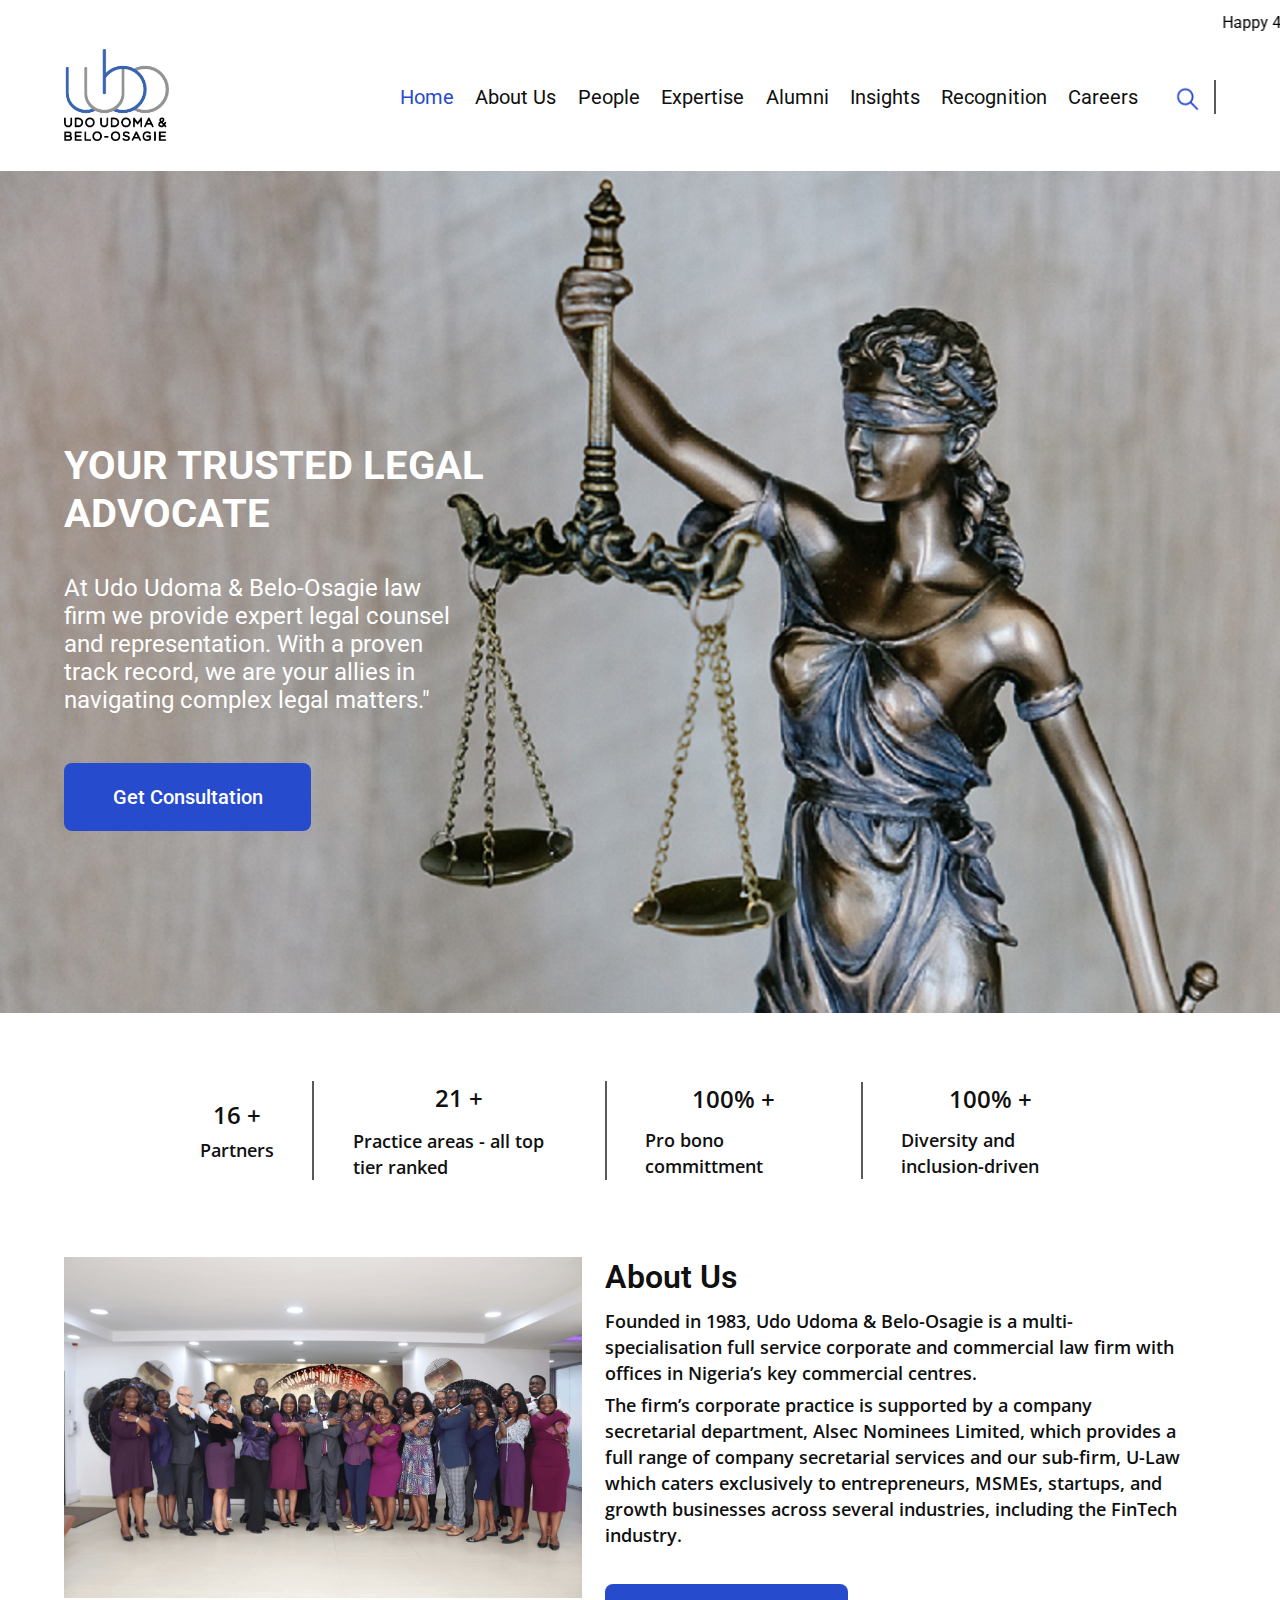
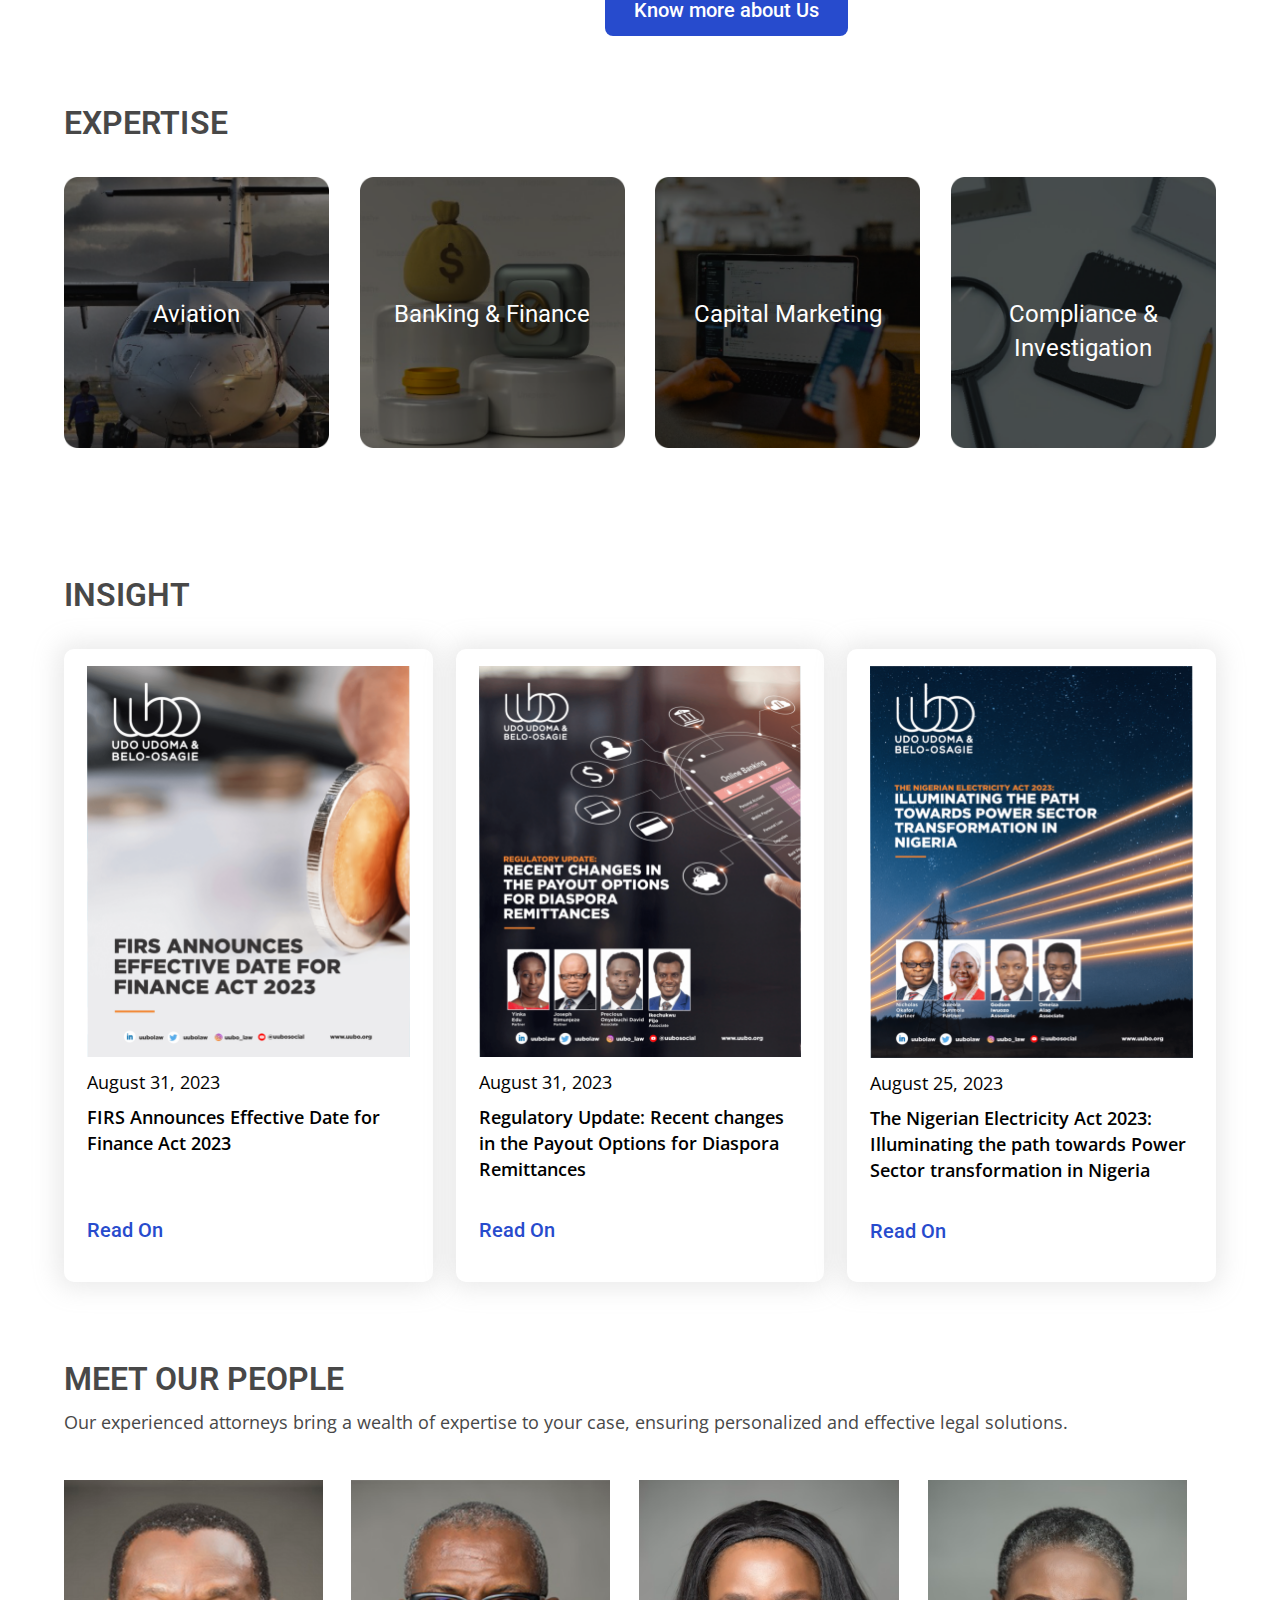
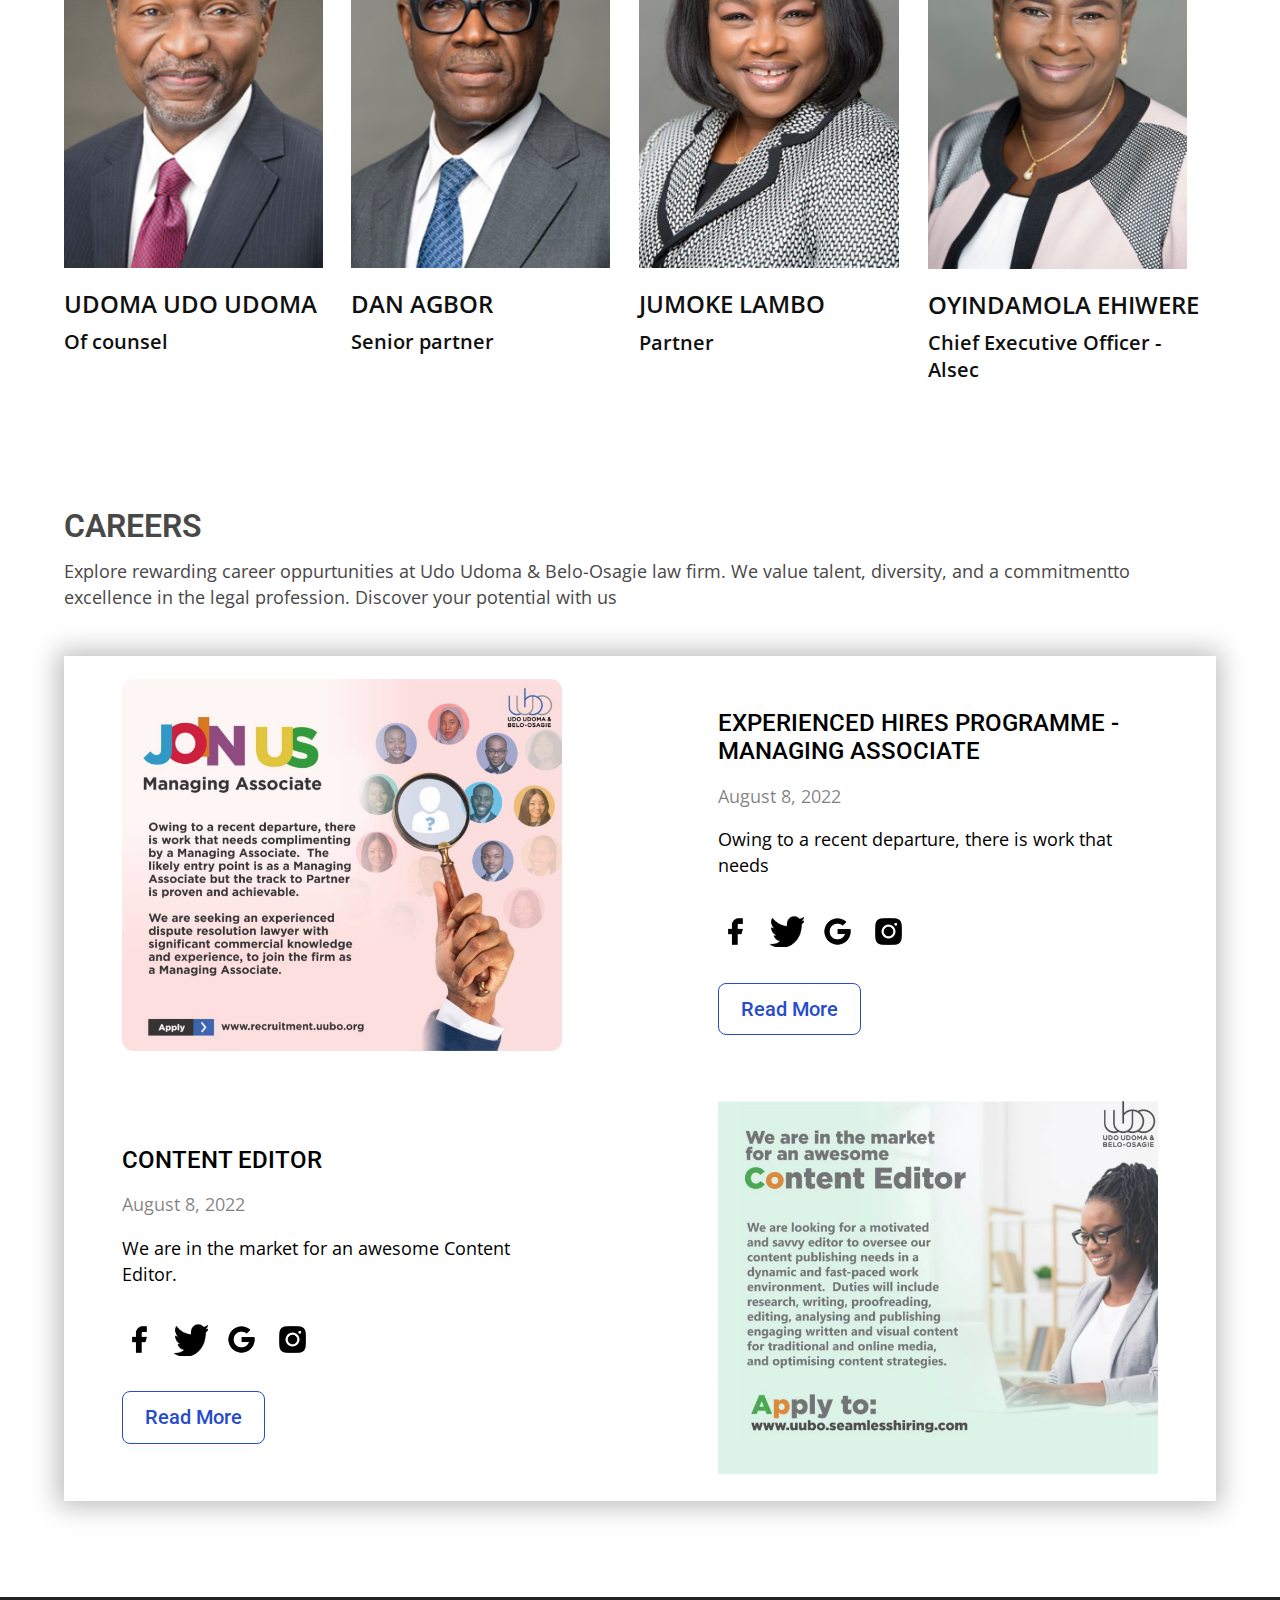
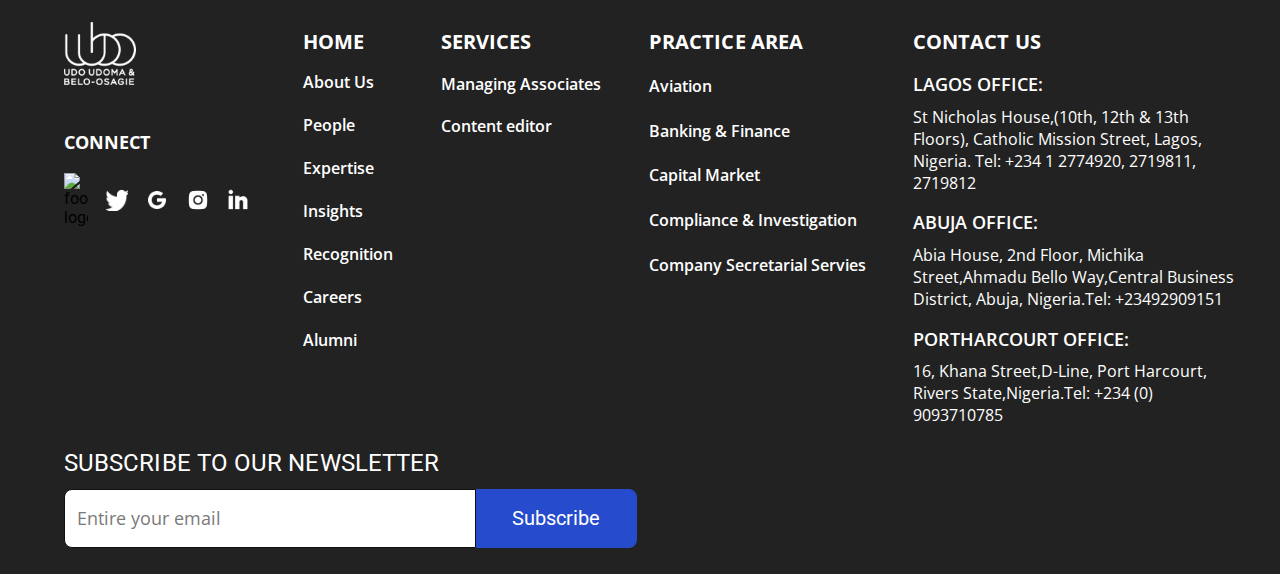
==== commit 79da574e: "Added some changes" ====
--- a/index.html
+++ b/index.html
@@ -95,34 +95,50 @@
                         <div class="home-exp-img">
                             <img src="./assets/img/aviation.png" alt="">
                         </div>
+                    <!-- <p class="test" onmouseover="nig(this)" onmouseout="niga(this)">Aviation</p> -->
                     <p class="test">Aviation</p>
+                    <div class="hover">
+                        <p>Aviation</p>
+                        <a class="hide">read more</a>
+                    </div>
                     </div>
     
                     <div class="home-exp">
                         <div class="home-exp-img">
                             <img src="./assets/img/banking-finance.png" alt="">
                         </div>
-                    <p>Banking & Finance</p>
+                    <p class="tes">Banking & Finance</p>
+
+                    <!-- <div class="hover">
+                        <p>Banking & Finance</p>
+                        <a class="hide">read more</a>
+                    </div> -->
                     </div>
     
                     <div class="home-exp">
                         <div class="home-exp-img">
                             <img src="./assets/img/capital-marketing.png" alt="">
                         </div>
-                    <p>Capital Marketing</p>
+                    <p class="tes">Capital Marketing</p>
+
+                    <!-- <div class="hover">
+                        <p>Capital Marketing</p>
+                        <a class="hide">read more</a>
+                    </div> -->
                     </div>
     
                     <div class="home-exp">
                         <div class="home-exp-img">
                             <img src="./assets/img/compliance-investigation.png" alt="">
                         </div>
-                    <p>Compliance & <br>Investigation</p>
-                    </div>
-                </div>
-    
-                <!-- <div class="home-exp-link">
-                    <a href="">Know more about Us</a>
-                </div> -->
+                    <p class="tes">Compliance & <br>Investigation</p>
+
+                    <!-- <div class="hover">
+                        <p>Compliance & <br>Investigation</p>
+                        <a class="hide">read more</a>
+                    </div> -->
+                    </div>
+                </div>
             </section>
     
             <section class="home-insight-container">
--- a/styles.css
+++ b/styles.css
@@ -213,10 +213,50 @@
     line-height: 34px; /* 141.667% */
     color: var(--primarycolor-100, #FDFDFD);
     /* margin-top: 50%; */
-
     position: absolute;
-    /* z-index: -1; */
-}
+    top: 0;
+    bottom: 0;
+    left: 0;
+    right: 0;
+    padding: 45% 0;
+    text-align: center;
+    cursor: pointer;
+}
+
+.hover{
+    transition: ease 0.3s;
+}
+
+.test:hover {
+    display: none;
+}
+
+.test:hover + .hover {
+    display: block;
+}
+
+.test:hover + .home-exp-img img {
+    opacity: 0.5;
+}
+
+.hover {
+    position: absolute;
+    z-index: 5;
+    left: 20%;
+    display: none;
+    padding: 10%;
+    border: 1px solid #fff;
+}
+
+.hover p, a {
+    position: static;
+    padding: 0;
+    font-size: 24px;
+    font-weight: 400;
+    line-height: 34px; /* 141.667% */
+    color: var(--primarycolor-100, #FDFDFD);
+}
+
 
 .home-exp-link {
     display: flex;
--- a/header-footer.css
+++ b/header-footer.css
@@ -1,4 +1,8 @@
 /* Header and Footer Styles + Responsiveness */
+marquee {
+    margin-top: 1%;
+}
+
 header {
     display: flex;
     align-items: center;
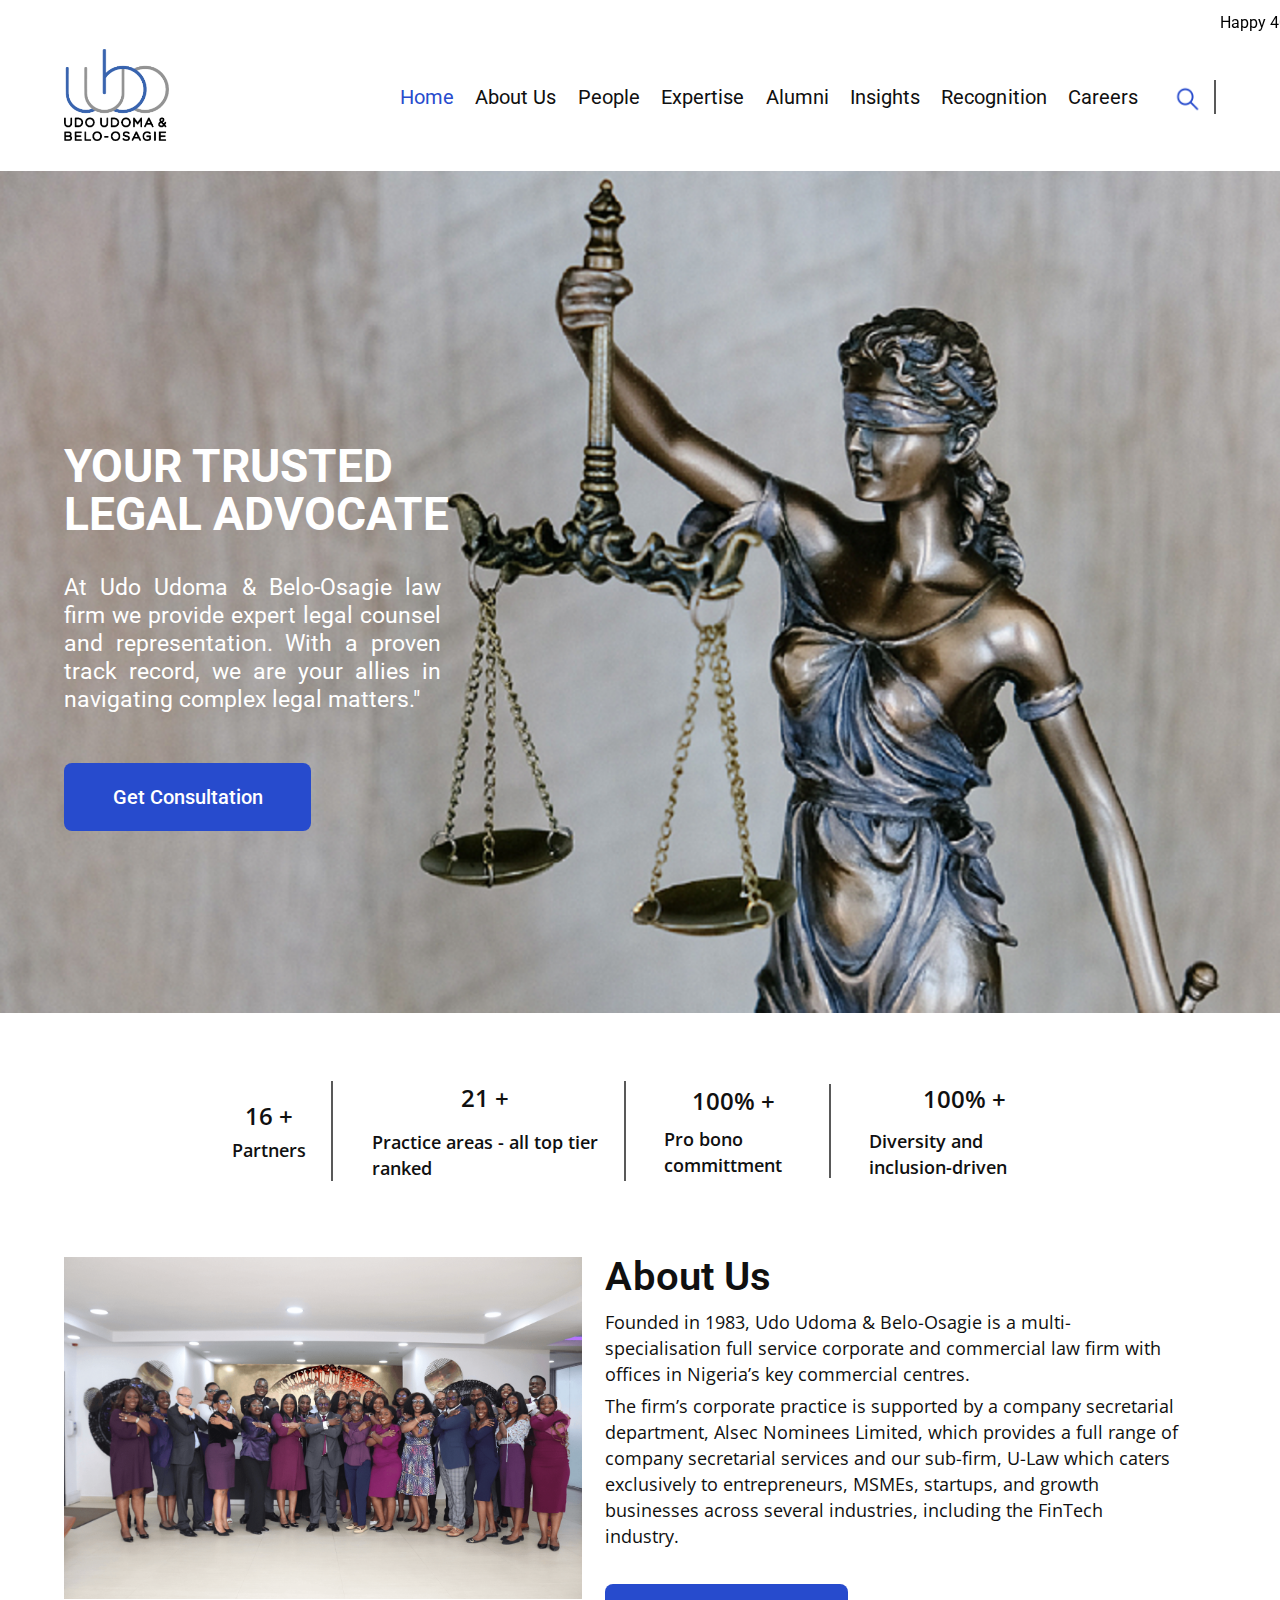
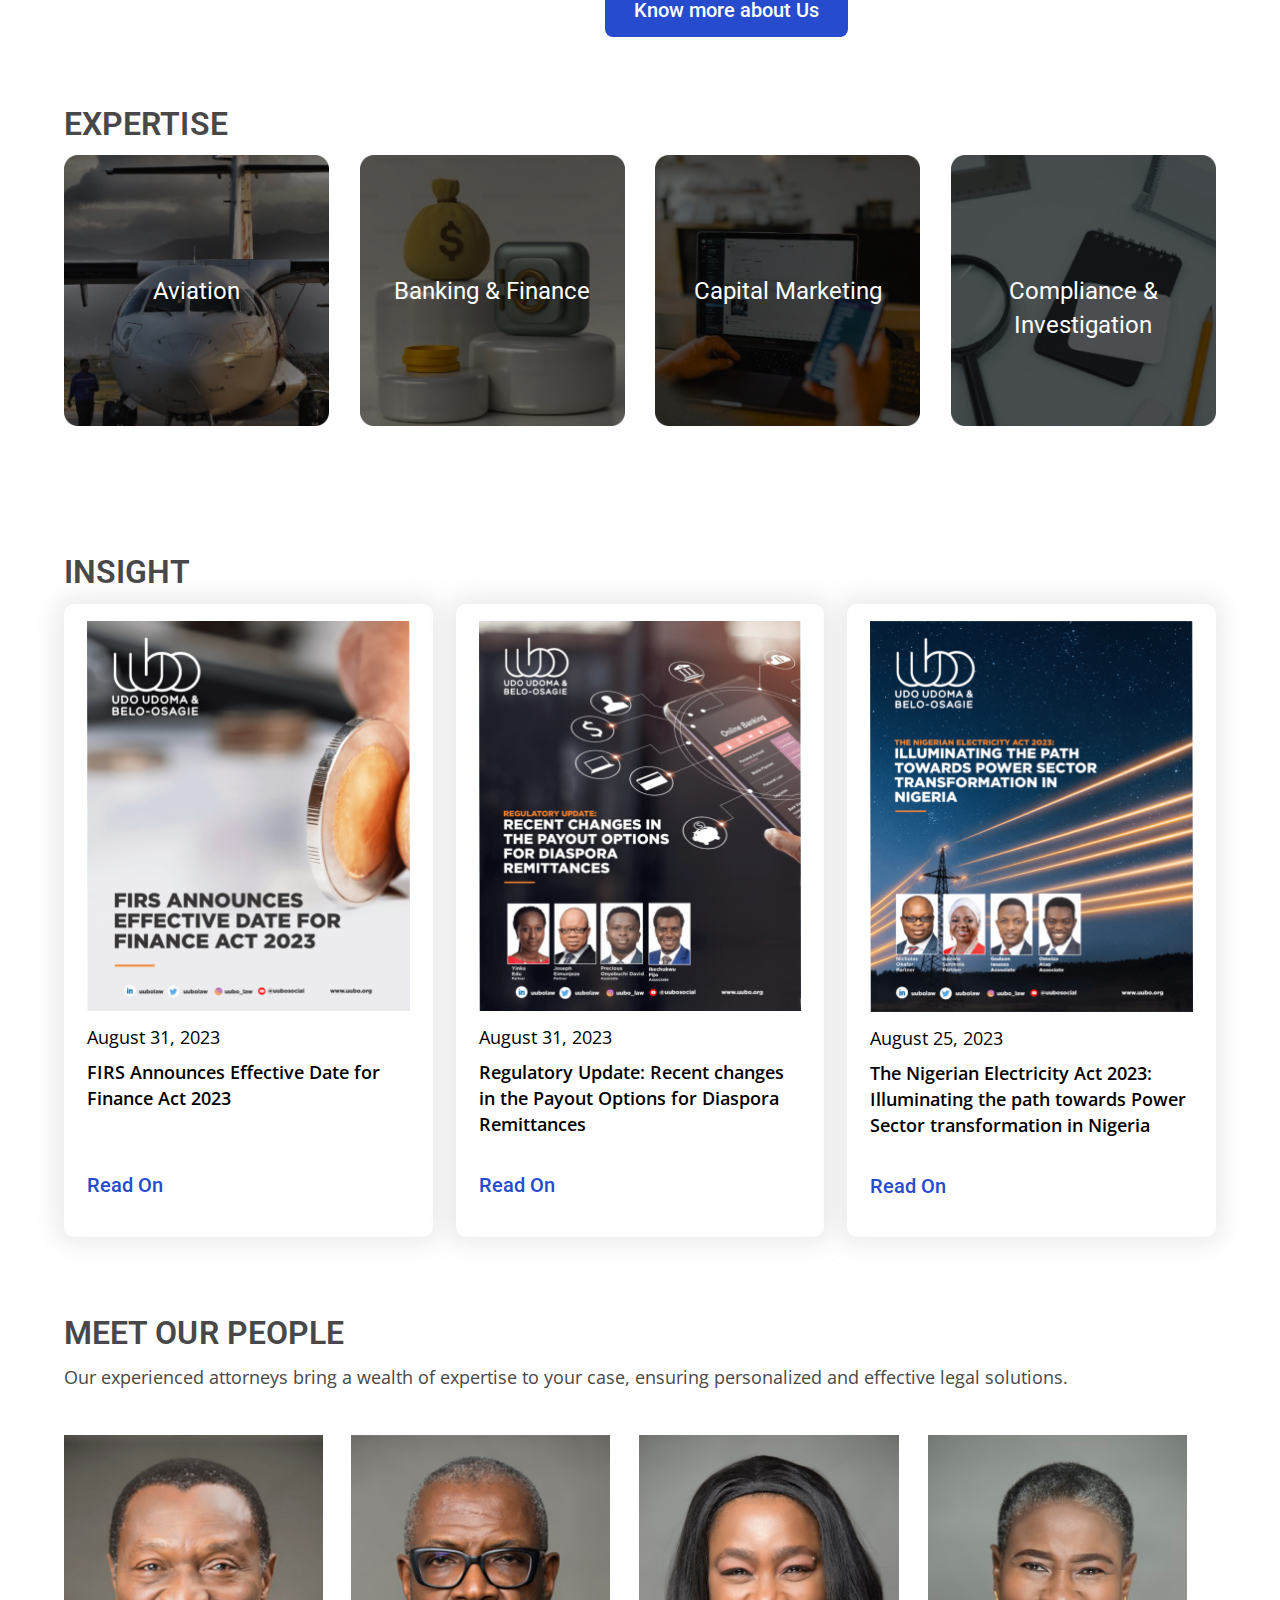
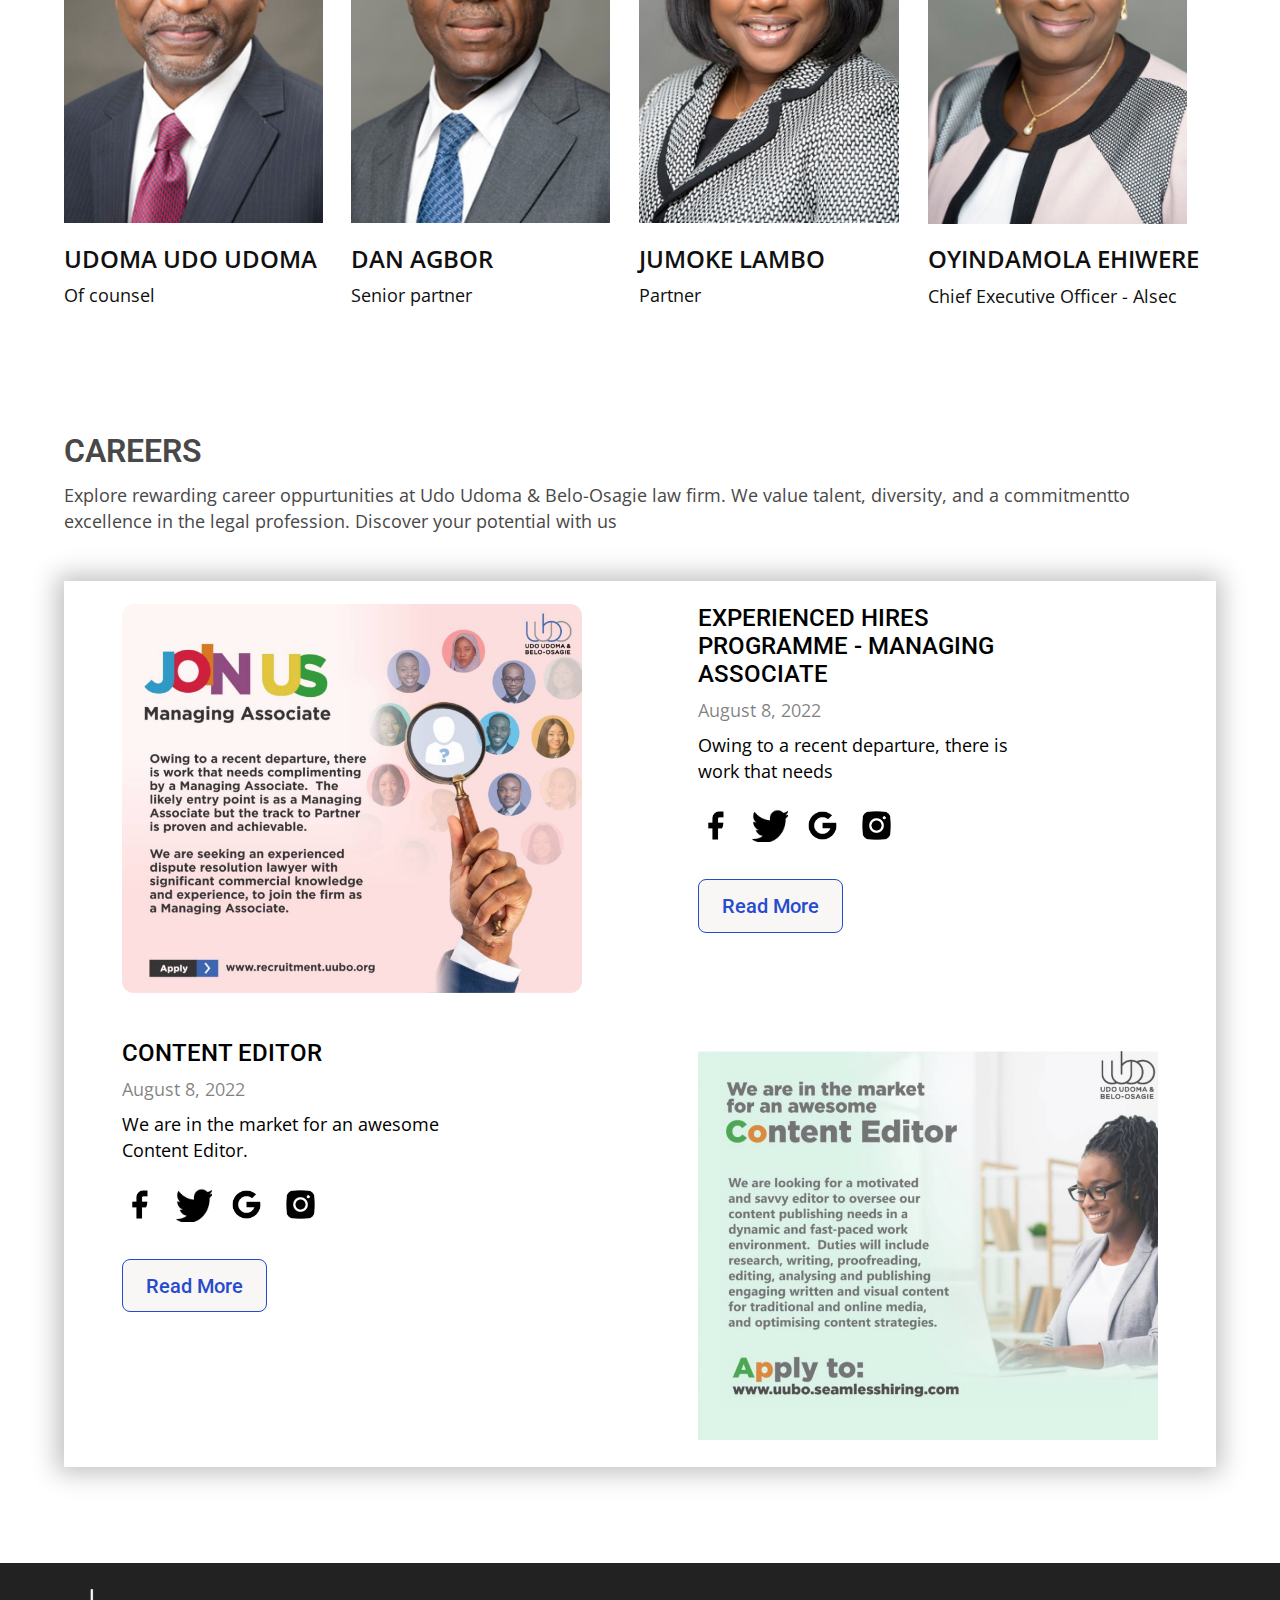
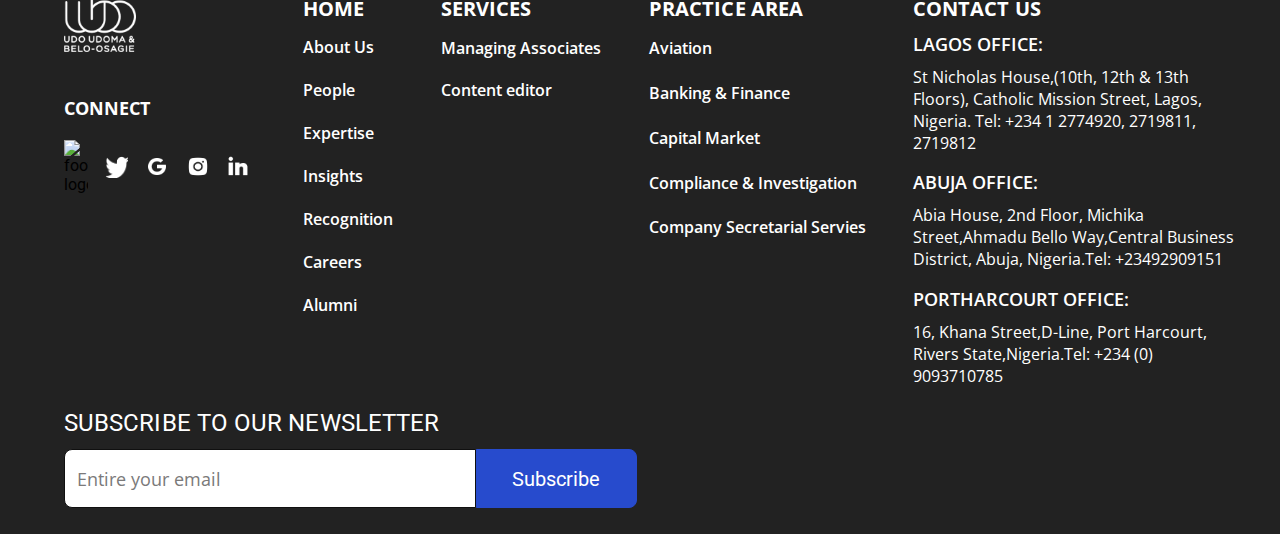
==== commit d2884e3d: "Added some changes" ====
--- a/index.html
+++ b/index.html
@@ -39,7 +39,8 @@
                     <img src="./assets/img/hero-img.png" alt="hero-img">
                 </div>
                 <div class="hero-txt">
-                    <h1>YOUR TRUSTED LEGAL ADVOCATE</h1>
+                    <h1>YOUR TRUSTED <br>
+                        LEGAL ADVOCATE</h1>
                     <p>
                         At Udo Udoma & Belo-Osagie law firm we provide expert legal counsel and representation. With a proven track record, we are your allies in navigating complex legal matters."
                     </p>
@@ -97,7 +98,7 @@
                         </div>
                     <!-- <p class="test" onmouseover="nig(this)" onmouseout="niga(this)">Aviation</p> -->
                     <p class="test">Aviation</p>
-                    <div class="hover">
+                    <div class="hover aviation-hover">
                         <p>Aviation</p>
                         <a class="hide">read more</a>
                     </div>
@@ -107,36 +108,36 @@
                         <div class="home-exp-img">
                             <img src="./assets/img/banking-finance.png" alt="">
                         </div>
-                    <p class="tes">Banking & Finance</p>
-
-                    <!-- <div class="hover">
+                    <p class="test">Banking & Finance</p>
+
+                    <div class="hover bank-fin-hover">
                         <p>Banking & Finance</p>
                         <a class="hide">read more</a>
-                    </div> -->
+                    </div>
                     </div>
     
                     <div class="home-exp">
                         <div class="home-exp-img">
                             <img src="./assets/img/capital-marketing.png" alt="">
                         </div>
-                    <p class="tes">Capital Marketing</p>
-
-                    <!-- <div class="hover">
+                    <p class="test">Capital Marketing</p>
+
+                    <div class="hover capital-mark-hover">
                         <p>Capital Marketing</p>
                         <a class="hide">read more</a>
-                    </div> -->
+                    </div>
                     </div>
     
                     <div class="home-exp">
                         <div class="home-exp-img">
                             <img src="./assets/img/compliance-investigation.png" alt="">
                         </div>
-                    <p class="tes">Compliance & <br>Investigation</p>
-
-                    <!-- <div class="hover">
+                    <p class="test">Compliance & <br>Investigation</p>
+
+                    <div class="hover comp-invest-hover">
                         <p>Compliance & <br>Investigation</p>
                         <a class="hide">read more</a>
-                    </div> -->
+                    </div>
                     </div>
                 </div>
             </section>
@@ -249,15 +250,14 @@
                         <div class="home-careers-img">
                             <img src="./assets/img/career-1.png" alt="">
                         </div>
-    
+
                         <div class="home-careers-txt">
-                            <h2>
-                                EXPERIENCED HIRES PROGRAMME - MANAGING ASSOCIATE
-                            </h2>
+                            <h2>CONTENT EDITOR</h2>
                             <h4>August 8, 2022</h4>
                             <p>
-                                Owing to a recent departure, there is work that needs
-                            </p>
+                                We are in the market for an awesome Content Editor.
+                            </p>
+
                             <div class="home-career-socials">
                                 <img src="./assets/icons/Facebook.png" alt="Facebook logo">
                                 <img src="./assets/icons/twitter.png" alt="twitter-logo">
@@ -271,12 +271,16 @@
                         </div>
                     </div>
     
-                    <div class="home-careers-info">
+                    <div class="home-careers-info-down">
                         <div class="home-careers-txt">
-                            <h2>CONTENT EDITOR</h2>
+                            <h2>
+                                EXPERIENCED HIRES <br>
+                                PROGRAMME - MANAGING <br>
+                                ASSOCIATE
+                            </h2>
                             <h4>August 8, 2022</h4>
                             <p>
-                                We are in the market for an awesome Content Editor.
+                                Owing to a recent departure, there is work that needs
                             </p>
                             <div class="home-career-socials">
                                 <img src="./assets/icons/Facebook.png" alt="Facebook logo">
@@ -284,14 +288,14 @@
                                 <img src="./assets/icons/Google-alt.png" alt="Google-alt-logo">
                                 <img src="./assets/icons/Instagram.png" alt="Instagram-logo">
                             </div>
-    
+
                             <div class="home-career-link">
                                 <a href="" class="home-btn">Read More</a>
                             </div>
-                        </div>
-    
-                        <div class="home-careers-img">
-                            <img src="./assets/img/career-2.png" alt="home-careers-img">
+
+                            <div class="home-careers-img">
+                                <img src="./assets/img/career-2.png" alt="home-careers-img">
+                            </div>
                         </div>
                     </div>
                 </div>
--- a/styles.css
+++ b/styles.css
@@ -34,20 +34,21 @@
 }
 
 .hero-txt h1 {
-    font-size: 40px;
+    font-size: 46px;
     font-weight: 700;
     line-height: 48px; /* 116.667% */
     color: #FFF;
-    width: 40%;
+    /* width: 40%; */
 }
 
 .hero-txt p {
-    font-size: 24px;
+    font-size: 23px;
     font-weight: 400;
     line-height: 28px; /* 116.667% */
     color: #FFF;
-    width: 33%;
+    width: 31%;
     margin: 3% 0;
+    text-align: justify;
 }
 
 .hero-txt a { 
@@ -88,7 +89,7 @@
     align-items: center;
     margin: 5% 0 3% 0;
     /* text-align: center; */
-    padding: 0 3%;
+    padding: 0 2% 0 3%;
 }
 
 .middle-stats-left {
@@ -99,7 +100,7 @@
 
 .middle-stats {
     border-right: 2px solid rgba(89, 89, 89, 1);
-    width: 20%;
+    width: 16%;
 }
 
 .last-stats {
@@ -138,7 +139,7 @@
 }
 
 .home-about-us-txt h4 {
-    font-size: 32px;
+    font-size: 40px;
     font-weight: 600;
     line-height: 40px; /* 125% */
     letter-spacing: 0.08px;
@@ -149,7 +150,7 @@
 .home-about-us-txt p {
     font-family: 'Open Sans', sans-serif;
     font-size: 18px;
-    font-weight: 600;
+    font-weight: 400;
     line-height: 26px; /* 144.444% */
     color: var(--neutral-color-800, #101010);
     margin-bottom: 1%;
@@ -185,7 +186,7 @@
     line-height: 40px; /* 125% */
     letter-spacing: 0.08px;
     color: var(--neutral-color-500, #484848);
-    margin-bottom: 3%;
+    margin-bottom: 1%;
 }
 
 .home-expertise {
@@ -242,21 +243,44 @@
 .hover {
     position: absolute;
     z-index: 5;
-    left: 20%;
     display: none;
     padding: 10%;
     border: 1px solid #fff;
+    background: rgba(171, 171, 172, 0.25);
 }
 
 .hover p, a {
+    font-size: 24px;
     position: static;
     padding: 0;
-    font-size: 24px;
     font-weight: 400;
     line-height: 34px; /* 141.667% */
-    color: var(--primarycolor-100, #FDFDFD);
-}
-
+    color: var(--primarycolor-100, #FFF);
+}
+
+.hover a {
+    border-bottom: 2px solid #fff;
+    padding: 0 0 1% 0;
+    display: block;
+    text-align: center;
+    margin-top: 5%;
+}
+
+.aviation-hover{
+    left: 20% !important;
+}
+
+.bank-fin-hover{
+    left: 5%;
+}
+
+.capital-mark-hover{
+    left: 5%;
+}
+
+.aviation-hover{
+    left: 5%;
+}
 
 .home-exp-link {
     display: flex;
@@ -360,8 +384,8 @@
 .home-people-info p {
     color: var(--neutral-color-800, #101010);
     font-family: 'Open Sans', sans-serif;
-    font-size: 20px;
-    font-weight: 600;
+    font-size: 18px;
+    font-weight: 400;
 }
 
 .home-people-link {
@@ -390,25 +414,45 @@
     background: #FFF;
     box-shadow: -1px 0px 24px 6px rgba(0, 0, 0, 0.25);
     margin-bottom: 5%;
+    display: flex;
 }
 
 .home-careers-info {
     display: flex;
-    justify-content: space-between;
-    align-items: center;
-    gap: 15%;
+    flex-direction: column;
+    /* justify-content: space-between; */
+    /* align-items: start; */
+    gap: 5%;
     padding: 2% 5%;
 }
 
-.home-careers-img, .home-careers-txt {
+.home-careers-info-down {
+    display: flex;
+    /* flex-direction: column-reverse; */
+    /* justify-content: space-between; */
+    align-items: start;
+    gap: 50%;
+    padding: 2% 5%;
+}
+
+.home-careers-info-down .home-careers-img {
+    margin-top: 28%;
+}
+
+/* .home-careers-img {
     width: 50%;
 }
+
+.home-careers-txt {
+    width: 50%;
+} */
 
 .home-careers-txt h2 {
     color: #000;
     font-size: 24px;
     font-weight: 500;
     line-height: 28px; /* 116.667% */
+    /* width: 70%; */
 }
 
 .home-careers-txt h4 {
@@ -417,7 +461,7 @@
     font-size: 18px;
     font-weight: 400;
     line-height: 26px; /* 144.444% */
-    margin: 4% 0;
+    margin: 2% 0;
 }
 
 .home-careers-txt p {
@@ -425,7 +469,8 @@
     font-family: 'Open Sans', sans-serif;
     font-size: 18px;
     font-weight: 400;
-    line-height: 26px; /* 144.444% */
+    line-height: 26px; /* 144.444%*/
+    width: 75%;
     }
 
 .home-career-socials {
@@ -433,7 +478,7 @@
     display: flex;
     align-items: center;
     gap: 45%;
-    margin: 8% 0 10% 0;
+    margin: 5% 0 10% 0;
 }
 
 .home-careers-txt a {
@@ -442,8 +487,10 @@
     line-height: 32px; /* 160% */
     color: #274BCD;
     border: 1px solid #274BCD;
+    background: var(--grey-color-0, #F9F6F6);
     border-radius: 8px;
     padding: 3% 5%;
+    margin-bottom: 8%;
     transition: ease 0.3s;
 }
 
